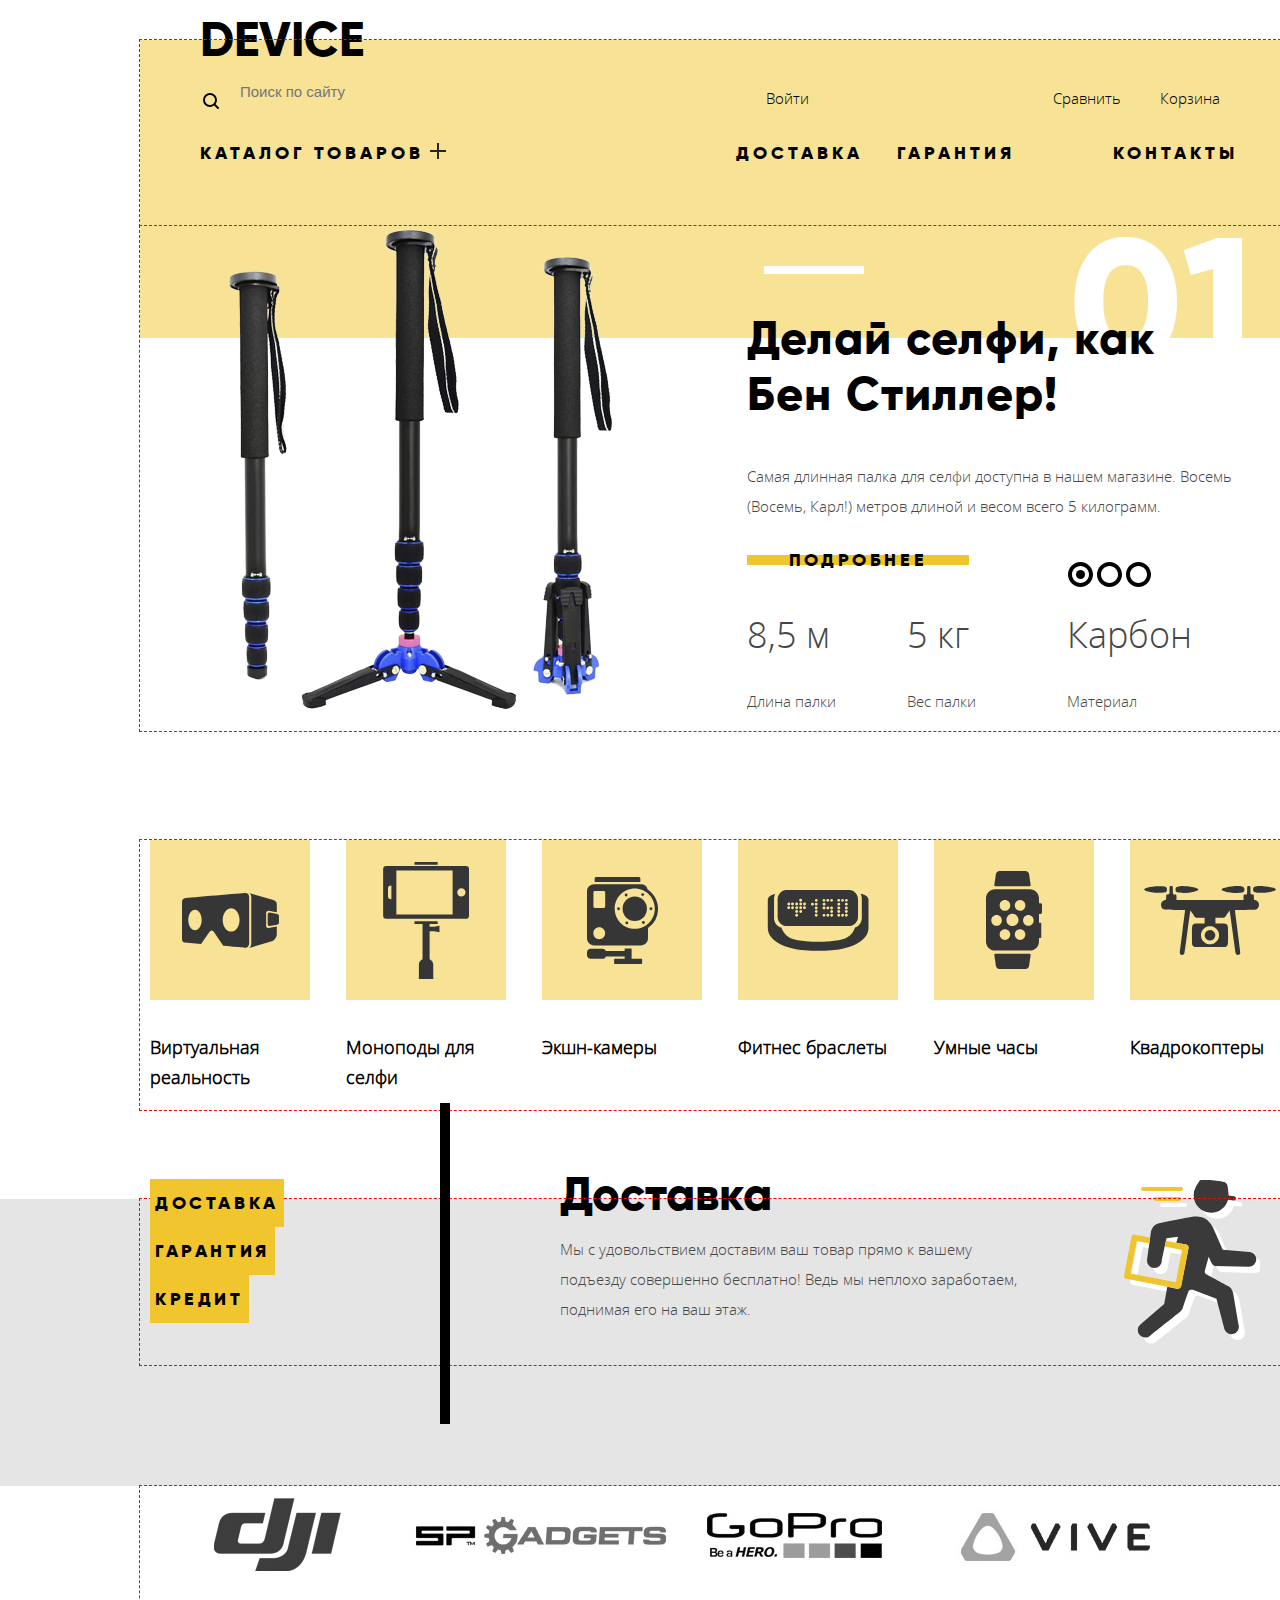
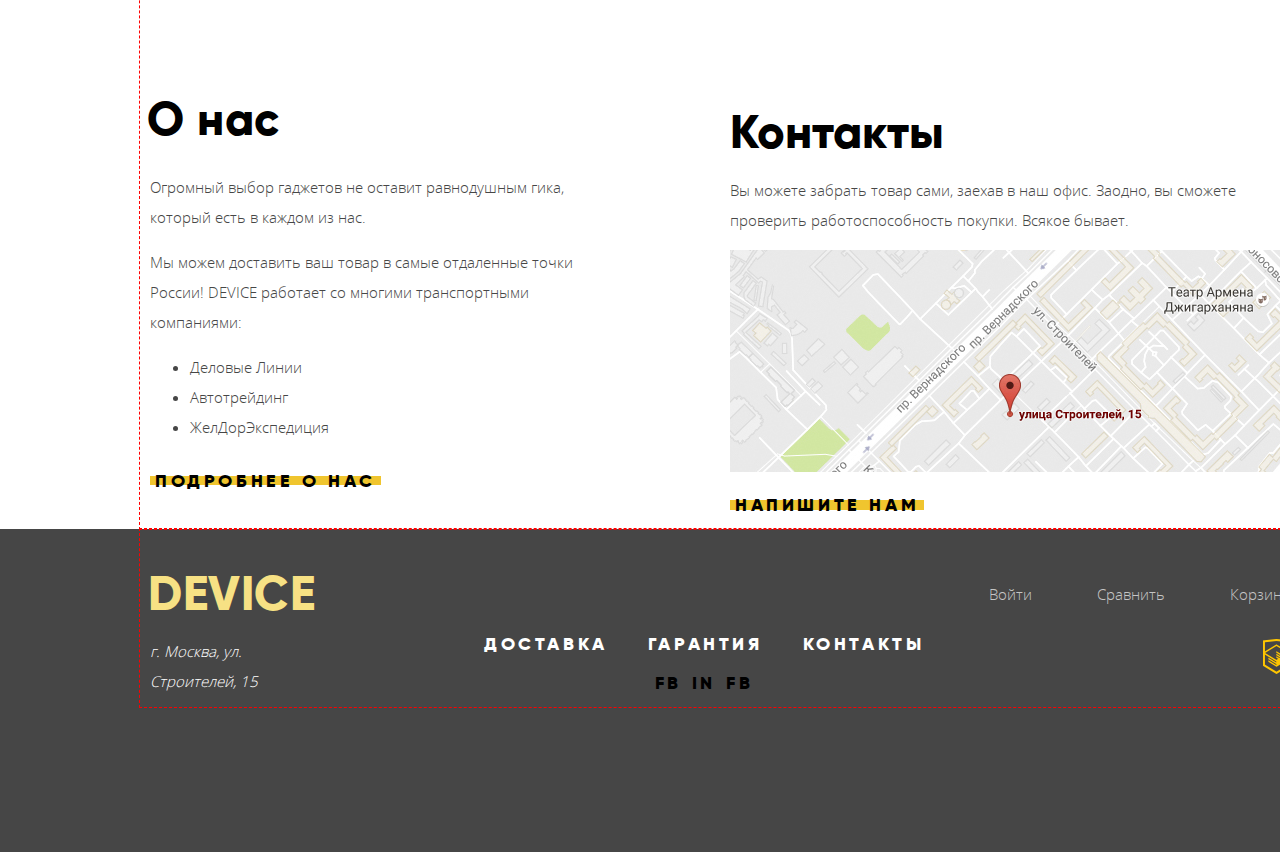
==== index.html @ 7533d192 "Updates for index.html and catalog.html #2." ====
<!DOCTYPE html>
<html lang="ru">
<head>
  <meta charset="utf-8">
  <link href="css/normalize.css" rel="stylesheet">
  <link href="css/style.css" rel="stylesheet">
  <title>HTML Academy: Девайс</title>
</head>
<body>
<input class="slider-promo__controls-control" id="promo-slide-1" type="radio" name="promo-slide" checked>
<input class="slider-promo__controls-control" id="promo-slide-2" type="radio" name="promo-slide">
<input class="slider-promo__controls-control" id="promo-slide-3" type="radio" name="promo-slide">
<header class="page-header container">
  <div class="page-header-wrapper">
    <a href="index.html" class="logotype page-header__logo">Device</a>
    <div class="page-header__actions">
      <form action="/" class="search-form page-header__search">
        <input type="search" class="search-form__field" placeholder="Поиск по сайту">
        <input type="submit" class="search-form__send" value="Найти">
      </form>
      <ul class="page-header__profile">
        <li class="page-header__profile-item">
          <a href="" class="page-header__profile-link page-header__profile-link_signin">Войти</a>
        </li>
      </ul>
      <ul class="page-header__options">
        <li class="page-header__options-item">
          <a href="#" class="page-header__options-link">Сравнить</a>
        </li>
        <li class="page-header__options-item">
          <a href="#" class="page-header__options-link">Корзина</a>
        </li>
      </ul>
    </div>
    <nav class="page-header__nav">
      <ul class="page-header__nav-list">
        <li class="page-header__nav-item">
          <a href="catalog.html" class="page-header__nav-link page-header__nav-link-catalog">Каталог товаров</a>
          <div class="page-header__nav-goods__container">
            <ul class="page-header__nav-goods">
              <li class="page-header__nav-goods-item">
                <a class="page-header__nav-goods-link" href="#">Виртуальная реальность</a>
              </li>
              <li class="page-header__nav-goods-item">
                <a class="page-header__nav-goods-link" href="#">Фитнесс-браслеты</a>
              </li>
              <li class="page-header__nav-goods-item">
                <a class="page-header__nav-goods-link" href="#">Квадрокоптеры</a>
              </li>
              <li class="page-header__nav-goods-item">
                <a class="page-header__nav-goods-link" href="#">Моноподы для селфи</a>
              </li>
              <li class="page-header__nav-goods-item">
                <a class="page-header__nav-goods-link" href="#">Умные часы</a>
              </li>
              <li class="page-header__nav-goods-item">
                <a class="page-header__nav-goods-link" href="#">Экшн-камеры</a>
              </li>
            </ul>
          </div>
        </li>
        <li class="page-header__nav-item">
          <a href="#" class="page-header__nav-link">Доставка</a>
        </li>
        <li class="page-header__nav-item">
          <a href="#" class="page-header__nav-link">Гарантия</a>
        </li>
        <li class="page-header__nav-item">
          <a href="#" class="page-header__nav-link">Контакты</a>
        </li>
      </ul>
    </nav>
  </div>
</header>
<main>
  <section class="slider-promo container">
    <div class="slider-promo__controls">
      <label for="promo-slide-1"></label>
      <label for="promo-slide-2"></label>
      <label for="promo-slide-3"></label>
    </div>
    <h2 class="visually-hidden">Лучшие товары 2017!</h2>
    <article class="slider-promo__item">
        <h2 class="visually-hidden">Самая длинная селфи палка</h2>
        <figure class="slider-promo__item-photo-container">
          <img src="img/slider-1.png" width="384" height="486" alt="Самая длинная палка для селфи" class="slider-promo__item-photo">
        </figure>
        <div class="slider-promo__item-main-content">
          <section class="slider-promo__item-info">
            <h2 class="slider-promo__item-info-title">Делай селфи,
              как Бен Стиллер!</h2>
            <p class="slider-promo__item-info-description">
              Самая длинная палка для селфи доступна в нашем магазине.
              Восемь (Восемь, Карл!) метров длиной и весом всего 5 килограмм.
            </p>
            <a href="#" class="btn-device slider-promo__item-info-btn">Подробнее</a>
          </section>
          <div class="slider-promo__item-specification">
            <div class="slider-promo__item-specification-box">
              <p class="slider-promo__item-specification-value">8,5 м</p>
              <p class="slider-promo__item-specification-name">Длина палки</p>
            </div>
            <div class="slider-promo__item-specification-box">
              <p class="slider-promo__item-specification-value">5 кг</p>
              <p class="slider-promo__item-specification-name">Вес палки</p>
            </div>
            <div class="slider-promo__item-specification-box">
              <p class="slider-promo__item-specification-value">Карбон</p>
              <p class="slider-promo__item-specification-name">Материал</p>
            </div>
          </div>
        </div>
    </article>
    <article class="slider-promo__item">
      <h2 class="visually-hidden">Мотивирующие фитнес-браслеты</h2>
      <figure class="slider-promo__item-photo-container">
        <img src="img/slider-2.png" width="345" height="485" alt="Мотивирующие фитнеc-браслеты" class="slider-promo__item-photo">
      </figure>
      <div class="slider-promo__item-main-content">
        <section class="slider-promo__item-info">
          <h2 class="slider-promo__item-info-title">Худеем
            правильно!</h2>
          <p class="slider-promo__item-info-description">
            Мотивирующие фитнес-браслеты помогут найти в себе силы не пропускать
            занятия и соблюдать диету.
          </p>
          <a href="#" class="btn-device slider-promo__item-info-btn">Подробнее</a>
        </section>
        <div class="slider-promo__item-specification">
          <div class="slider-promo__item-specification-box">
            <p class="slider-promo__item-specification-value">48 часов</p>
            <p class="slider-promo__item-specification-name">Без подзарядки</p>
          </div>
        </div>
      </div>
    </article>
    <article class="slider-promo__item">
      <h2 class="visually-hidden">Квадрокоптер</h2>
      <figure class="slider-promo__item-container">
        <img src="img/slider-3.png" width="526" height="334" alt="обычный, на первый взгляд, квадрокоптер" class="slider-promo__item-photo">
      </figure>
      <div class="slider-promo__item-main-content">
        <section class="slider-promo__item-info">
          <h2 class="slider-promo__item-info-title">Порхает как бабочка,
            жалит как пчела!</h2>
          <p class="slider-promo__item-info-description">
            Этот обычный, на первый взгляд, квадрокоптер оснащен
            мощным лазером, замаскированным под стандартную камеру.
          </p>
          <a href="#" class="btn-device slider-promo__item-info-btn">Подробнее</a>
        </section>
        <div class="slider-promo__item-specification">
          <div class="slider-promo__item-specification-box">
            <p class="slider-promo__item-specification-value">800 м</p>
            <p class="slider-promo__item-specification-name">Дальность полета</p>
          </div>
          <div class="slider-promo__item-specification-box">
            <p class="slider-promo__item-specification-value">50 м</p>
            <p class="slider-promo__item-specification-name">Радиус поражения</p>
          </div>
        </div>
      </div>
    </article>
  </section>
  <div class="container">
    <section class="categories">
      <h2 class="visually-hidden">Категории товаров</h2>
      <article class="categories__box">
        <a href="#" class="categories__box-container">
          <div class="categories__box-image">
            <img src="img/popular-1.svg" width="97" height="55" alt="Виртуальная реальность">
          </div>
          <h3 class="categories__box-title">Виртуальная реальность</h3>
        </a>
      </article>
      <article class="categories__box">
        <a href="#" class="categories__box-container">
          <div class="categories__box-image">
            <img src="img/popular-2.svg" width="86" height="117" alt="Моноподы для селфи">
          </div>
          <h3 class="categories__box-title">Моноподы для селфи</h3>
        </a>
      </article>
      <article class="categories__box">
        <a href="#" class="categories__box-container">
          <div class="categories__box-image">
            <img src="img/popular-3.svg" width="71" height="87" alt="Экшн-камеры">
          </div>
          <h3 class="categories__box-title">Экшн-камеры</h3>
        </a>
      </article>
      <article class="categories__box">
        <a href="#" class="categories__box-container">
          <div class="categories__box-image">
            <img src="img/popular-4.svg" width="108" height="61" alt="Фитнес браслеты">
          </div>
          <h3 class="categories__box-title">Фитнес браслеты</h3>
        </a>
      </article>
      <article class="categories__box">
        <a href="#" class="categories__box-container">
          <div class="categories__box-image">
            <img src="img/popular-5.svg" width="56" height="98" alt="Умные часы">
          </div>
          <h3 class="categories__box-title">Умные часы</h3>
        </a>
      </article>
      <article class="categories__box">
        <a href="#" class="categories__box-container">
          <div class="categories__box-image">
            <img src="img/popular-6.svg" width="132" height="69" alt="Квадрокоптеры">
          </div>
          <h3 class="categories__box-title">Квадрокоптеры</h3>
        </a>
      </article>
    </section>
  </div>
  <section class="slider-services">
    <h2 class="visually-hidden">Условия покупки</h2>
    <div class="container">
      <div class="slider-services__menu">
        <ul class="slider-services__menu-list">
          <li class="slider-services__menu-item">
            <a href="#" class="btn-device slider-services__menu-link">Доставка</a>
          </li>
          <li class="slider-services__menu-item">
            <a href="#" class="btn-device slider-services__menu-link">Гарантия</a>
          </li>
          <li class="slider-services__menu-item">
            <a href="#" class="btn-device slider-services__menu-link">Кредит</a>
          </li>
        </ul>
      </div>
      <div class="slider-services__items">
        <section class="slider-services__items-item" id="slider-services_delivery">
          <div class="slider-services__items-container">
            <h2 class="visually-hidden">Доставка</h2>
            <b class="slider-services__items-title">Доставка</b>
            <p class="slider-services__items-description">Мы с удовольствием доставим ваш товар прямо к вашему подъезду совершенно
              бесплатно! Ведь мы неплохо заработаем, поднимая его на ваш этаж.</p>
          </div>
        </section>
        <section class="slider-services__items-item" id="slider-services_guarantee">
          <div class="slider-services__items-container">
            <h2 class="visually-hidden">Гарантия</h2>
            <b class="slider-services__items-title">Гарантия</b>
            <p class="slider-services__items-description">Если из-за возгарания купленного у нас товара у вас сгорит дом — не переживайте, мы выдадим вам новый.
              Товар, не дом, конечно же.</p>
          </div>
        </section>
        <section class="slider-services__items-item" id="slider-services_loan">
          <div class="slider-services__items-container">
            <h2 class="visually-hidden">Кредит</h2>
            <b class="slider-services__items-title">Кредит</b>
            <p class="slider-services__items-description">Залезть в долговую яму стало проще! Кредитные консультанты подберут
              для вас наиболее выгодные условия кредита. Выгодные для нашего банка, разумеется.</p>
          </div>
        </section>
      </div>
    </div>
  </section>
  <div class="container">
    <section class="brands">
      <h2 class="visually-hidden">Наши бренды</h2>
      <ul class="brands__list">
        <li class="brands__list-item">
          <a href="#" class="brands__list-link">
            <img src="img/brands-1.jpg" width="260" height="100" alt="Dji">
          </a>
        </li>
        <li class="brands__list-item">
          <a href="#" class="brands__list-link">
            <img src="img/brands-2.jpg" width="260" height="100" alt="SPGadgets">
          </a>
        </li>
        <li class="brands__list-item">
          <a href="#" class="brands__list-link">
            <img src="img/brands-3.jpg" width="260" height="100" alt="GoPro">
          </a>
        </li>
        <li class="brands__list-item">
          <a href="#" class="brands__list-link">
            <img src="img/brands-4.jpg" width="260" height="100" alt="VIVE">
          </a>
        </li>
      </ul>
    </section>
    <div class="company-info">
      <section class="company-info__about">
        <h2 class="company-info__about-title">О нас</h2>
        <div class="company-info__about-description">
          <p>Огромный выбор гаджетов не оставит равнодушным гика, который есть в каждом из нас.</p>
          <p>Мы можем доставить ваш товар в самые отдаленные точки России! DEVICE работает со многими транспортными
            компаниями:</p>
        </div>
        <ul class="company-info__about-list">
          <li class="company-info__about-item">Деловые Линии</li>
          <li class="company-info__about-item">Автотрейдинг</li>
          <li class="company-info__about-item">ЖелДорЭкспедиция</li>
        </ul>
        <a href="#" class="btn-device company-info__btn">Подробнее о нас</a>
      </section>
      <section class="company-info__contacts">
        <h2 class="company-info__contacts-title">Контакты</h2>
        <p class="company-info__contacts-annotation">Вы можете забрать товар сами, заехав в наш офис. Заодно, вы сможете
          проверить работоспособность покупки. Всякое бывает.</p>
        <div class="company-info__contacts-map">
          <a href="#">
            <img src="img/map.jpg"  width="560" height="222" alt="улица Строителей, 15">
          </a>
        </div>
        <a class="btn-device company-info__contacts-btn">Напишите нам</a>
      </section>
    </div>
  </div>
</main>
<footer class="page-footer">
  <div class="container">
    <div class="page-footer__info">
      <a href="#" class="logotype page-footer__info-logotype">Device</a>
      <address class="page-footer__info-address">г. Москва, ул. Строителей, 15</address>
    </div>
    <div class="page-footer__menu">
      <ul class="page-footer__menu-list">
        <li class="page-footer__menu-item"><a href="#" class="page-footer__menu-link">Доставка</a></li>
        <li class="page-footer__menu-item"><a href="#" class="page-footer__menu-link">Гарантия</a></li>
        <li class="page-footer__menu-item"><a href="#" class="page-footer__menu-link">Контакты</a></li>
      </ul>
      <div class="page-footer__social">
        <a href="#" class="btn-device page-footer__social-btn page-footer__social-btn_facebook">fb</a>
        <a href="#" class="btn-device page-footer__social-btn page-footer__social-btn_instagran">in</a>
        <a href="#" class="btn-device page-footer__social-btn page-footer__social-btn_ftwitter">fb</a>
      </div>
    </div>
    <div class="page-footer__actions">
      <ul class="page-footer__actions-list">
        <li class="page-footer__actions-item">
          <a href="#" class="page-footer__actions-link">Войти</a>
        </li>
        <li class="page-footer__actions-item">
          <a href="#" class="page-footer__actions-link">Сравнить</a>
        </li>
        <li class="page-footer__actions-item">
          <a href="#" class="page-footer__actions-link">Корзина</a>
        </li>
      </ul>
      <address class="page-footer__actions-contacts">
        Тел.: +7 (495) 495-95-95
      </address>
      <div class="page-footer__copyright">
        <a href="#"><img src="img/logo-html.png" width="27" height="35" alt="HTMLAcademy"></a>
      </div>
    </div>
  </div>
</footer>
<section class="modal-window modal-feedback">
  <div class="modal-feedback__wrapper">
    <button class="modal-window__close">Закрыть</button>
    <h2 class="visually-hidden modal-map__container-title">Как с нами связаться?</h2>
    <form method="post">
      <div class="modal-feedback__user-data">
        <label class="modal-feedback__user-data-label">
          Ваше имя:
          <input class="modal-feedback__user-data-input" type="text" name="name" placeholder="Представтесь, пожалуйста">
        </label>
        <label class="modal-feedback__user-data-label">
          Ваш e-mail:
          <input class="modal-feedback__user-data-input" type="text" name="name" placeholder="Для отправки ответа">
        </label>
      </div>
      <div class="modal-feedback__message">
        <label class="modal-feedback__message-label">
          Текст письма:
          <textarea class="modal-feedback__message-input" name="message" placeholder="В свободной форме"></textarea>
        </label>
      </div>
      <button class="btn-device">Отправить</button>
    </form>
  </div>
</section>
<section class="modal-window modal-map">
  <button class="modal-window__close modal-map__close">Закрыть</button>
  <div class="modal-map__container">
    <h2 class="visually-hidden modal-map__container-title">Как до нас добраться</h2>
    <p class="modal-map__container-map-no-js">
      <img src="img/map.jpg" width="100%" height="100%" alt="Наш офис по адресу ул. Хуббы-буббы дом 1 ОАО 'Академия ХТМЛ'">
    </p>
    <div class="map" id="yandex-map"></div>
  </div>
</section>
<script src="https://api-maps.yandex.ru/2.1/?lang=ru_RU" type="text/javascript"></script>
<script src="js/script.js" type="text/javascript"></script>
</body>
</html>
---- css/style.css ----
@font-face {
    font-weight: bold;
    font-family: "Gilroy ExtraBold";
    font-style: normal;

    src: url("../fonts/gilroyextrabold.woff") format("woff"),
    url("../fonts/gilroyextrabold.woff2") format("woff2");
}

@font-face {
    font-weight: lighter;
    font-family: "Gilroy Light";
    font-style: normal;

    src: url("../fonts/gilroylight.woff") format("woff"),
    url("../fonts/gilroylight.woff2") format("woff2");
}

@font-face {
    font-weight: normal;
    font-family: "Open Sans";
    font-style: normal;

    src: url("../fonts/opensans.woff") format("woff"),
    url("../fonts/opensans.woff2") format("woff2");;
}

@font-face {
    font-weight: lighter;
    font-family: "Open Sans Light";
    font-style: normal;

    src: url("../fonts/opensanslight.woff") format("woff"),
    url("../fonts/opensanslight.woff2") format("woff2");
}

/* Safe inheritance */
*, *:before, *:after {
    box-sizing: inherit;

    /*outline: 1px dashed black;*/
}

html {
    box-sizing: border-box;
}

body {
    width: 1440px;

    line-height: 30px;

    min-width: 1240px;

    font-weight: normal;
    font-size: 15px;
    font-family: "Open Sans Light", "Arial", sans-serif;
    color: #464646;
}

h1,
h2 {
    font-size: 47px;
    font-family: "Gilroy ExtraBold", "Arial", sans-serif;
    color: #000000;
}

/* Set default links stylization for links globally */
a {
    color: black;
    text-decoration: none;
}

a:hover {
    opacity: 0.6;
}

.visually-hidden,
input[type="radio"],
input[type="checkbox"]
{
    position: absolute;
    overflow: hidden;
    clip: rect(0 0 0 0);
    height: 1px; width: 1px;
    margin: -1px; padding: 0; border: 0;
}

/* Helper - center main content */
.container {
    width: 1160px;
    margin: 0 auto;
    padding: 0 10px;
    outline: dashed 1px red;
}

/* Helper - center slider */
.container-slider {
    width: 1040px;
    margin: 0 auto;
}

/***

Global site Header block

***/

.page-header {
    min-height: 186px;
    margin-top: 40px;

    background: #f7e296;
    border: 1px solid transparent;
}

.page-header-wrapper {
    width: 1040px;
    margin: 0 auto;
}

.page-header__nav-link {
    font-family: "Gilroy ExtraBold", sans-serif;
    font-size: 18px;
    line-height: 1.2em; /** нет в photoshop такого параметра для этого элемента */
    color: black;
    font-weight: bold;
}

/* Header - upper level (search + actions) */
.page-header__logo {
    display: block;
    margin-top: -16px;
    margin-bottom: 18px;

    color: #000000;
    font-family: "Gilroy ExtraBold","Arial",sans-serif;
    font-size: 48px;
    font-weight: bold;
    text-transform: uppercase;
    text-decoration: none;
}

.page-header__actions {
    display: flex;

    margin-bottom: 16px;
}

/* Header - search block */
.page-header__search {
    width: 479px;

    position: relative;

    display: inline-block;

    min-height: 49px;
}

.page-header__search::before {
    position: absolute;
    z-index: 2;
    top: 20px;
    left: 3px;

    width: 40px;
    height: 40px;

    content: "";
    background: url("../img/search.svg") no-repeat;
}

/* Header - search form */
.search-form__field,
.search-form__send {
    background-color: #f7e296;
}

.search-form__send {
    cursor: pointer;
}

.search-form__field {
    width: 357px;
    padding: 10px;

    outline: none;
    border: none;

    padding-bottom: 14px;
}

.search-form__field {
    position: relative;

    padding-left: 40px;
}

.search-form__send {
    display: none;
    width: 83px;
    height: 48px;
    margin-left: -4px;

    border: 2px solid black;
}

.search-form__send_active {
   display: inline-block;
}

/* Header - search form (show search bar functionality) */
.search-form__field:focus {
    border-bottom: 2px solid black;
}

.search-form__field:focus + .search-form__send,
.search-form__field + .search-form__send:active
{
    display: inline-block;
}

/* Header - user profile */
.page-header__profile {
    display: flex;
    align-items: center;

    width: 200px;

    list-style: none;
    margin: 0;
    margin-left: 117px;
    padding: 0;
}

/* Header - options */
.page-header__options {
    display: flex;
    align-items: center;
    justify-content: space-around;

    width: 220px;

    list-style: none;
    margin: 0;
    margin-left: 80px;
    padding: 0;
}

/* Header - lower level (navigation) */
.page-header__nav {
    display: flex;

    margin: 0;
    padding: 0;
}

/* Header - Каталог товаров, доставка, гарантия, контакты */
.page-header__nav-list {
    display: flex;
    flex-wrap: wrap;

    list-style: none;
    margin: 0;
    padding: 0;
}

.page-header__nav-item:first-of-type {
    position: relative;
}

.page-header__nav-item:first-of-type::after {
    position: absolute;
    top: 5px;
    left: 230px;
    width: 40px;
    height: 40px;

    content: "";
    background: url("../img/plus.svg") no-repeat;
}

.page-header__nav-item:nth-of-type(2) {
    margin-left: 312px;
}

.page-header__nav-item:nth-of-type(3) {
    margin-left: 34px;
}

.page-header__nav-item:nth-of-type(4) {
    margin-left: 98px;
}

.page-header__nav-link {
    text-transform: uppercase;
    letter-spacing: 4px;
}

.page-header__nav-link-catalog:hover + .page-header__nav-goods__container,
.page-header__nav-goods__container:hover
{
    display: block;
}

.page-header__nav-goods__container {
    display: none;
    position: absolute;
    z-index: 3;
    top: 23px;
    left: -61px;
    
    width: 1161px;
    min-height: 177px;

    background: #f7e296;

    /*outline: 1px dashed green;*/
}

/* Header - Подменю в разделе "Каталог товаров" */
.page-header__nav-goods {
    position: absolute;
    z-index: 2;
    left: 61px;

    display: flex;
    flex-wrap: wrap;
    align-content: flex-start;

    max-width: 600px;
    margin: 0;
    padding: 0;

    list-style: none;

    background: #f7e296;

    /*outline: 1px dashed blue;*/
}

.page-header__nav-goods-item {
    width: 200px;
}

.page-header__nav-goods-item:not(:first-child):not(:nth-child(4n)):not(:last-child) a {
    margin-left: 40px;
}

.page-header__nav-goods-item:last-child {
    flex-basis: 100%;
}

/***

Global site Footer block

***/

.page-footer {
    min-height: 323px;
    background: #464646;
}

.page-footer .page-footer__menu-link {
    font-family: "Gilroy ExtraBold","Arial",sans-serif;
    font-size: 18px;
    line-height: 22px;
    color: #fff;
    text-transform: uppercase;
    letter-spacing: .2em;
}

.page-footer .page-footer__actions-link {
    position: relative;
    padding-left: 25px;
    color: rgba(255,255,255, 0.7);
    text-decoration: none;
}

.page-footer .container {
    display: flex;
    justify-content: space-between;
}

.page-footer__info,
.page-footer__menu,
.page-footer__actions {
    margin-top: 50px;
}

.page-footer__info {
    width: 200px;
}

.page-footer__info-logotype {
    margin-left: -2px;

    font-family: "Gilroy ExtraBold","Arial",sans-serif;
    font-size: 48px;
    color: #f7e184;
    letter-spacing: .012em;

    text-transform: uppercase;
}

.page-footer__info-address {
    margin-top: 17px;
    line-height: 30px;
    color: #ffffff;
}

.page-footer__social {
    display: flex;
    justify-content: center;
}

.page-footer__menu {
    width: 440px;
    margin-top: 100px;
    margin-left: 160px;
}

.page-footer__menu-item:not(:first-of-type) {
    margin-left: 40px;
}

.page-footer__actions {
    width: 350px;
    margin-left: 40px;
    justify-content: flex-end;
}

.page-footer__actions-item:not(:first-of-type) {
    margin-left: 40px;
}

.page-footer__menu-list,
.page-footer__profile-list,
.page-footer__actions-list
{
    display: flex;

    margin: 0;
    padding: 0;

    list-style: none;
}

.page-footer__menu-list {
    justify-content: space-between;
}

.page-footer__actions-list {
    justify-content: space-between;
}

.page-footer__copyright {
    display: flex;
    justify-content: flex-end;
}

/***

index.html page styles

***/

/* Slider */

.slider-promo {
    position: relative;

    margin-bottom: 109px;

    background: linear-gradient(
            to bottom,
            #f7e296 112px,
            transparent 112px
    );
}

.slider-promo::before {
    position: absolute;
    top: 40px;
    right: 436px;

    width: 100px;
    height: 8px;

    content: "";
    background: white;
}

.slider-promo__item-photo-container,
.slider-promo__item-main-content
{
    /*outline: 1px dashed saddlebrown;*/
}

.slider-promo__item-photo-container {
    width: 537px;
    margin: 0;
    margin-left: 28px;
    padding: 0;
}

.slider-promo__item {
    display: none;
    position: relative;

    width: 1040px;
    margin: 0 auto;

    /*outline: 1px dashed orange;*/
}

.slider-promo__item-container {
    margin: 0;
    margin-left: -22px;;
    padding: 0;
    width: 533px;
}

.slider-promo__item_active {
    display: flex;
}

.slider-promo__item::before {
    position: absolute;
    top: -12px;
    right: 3px;

    width: 168px;
    height: 102px;

    content: "00";
    color: white;
    font-family: "Gilroy ExtraBold","Arial",sans-serif;
    font-size: 180px;
    line-height: 180px;
    letter-spacing: 4px;
}

.slider-promo__item:nth-of-type(1)::before {
    content: "01";
}

.slider-promo__item:nth-of-type(2)::before {
    content: "02";
}

.slider-promo__item:nth-of-type(3)::before {
    content: "03";
}

.slider-promo__item:nth-of-type(2)::before,
.slider-promo__item:nth-of-type(3)::before
{
    right: 34px;
}

.slider-promo__item-main-content {
    position: relative;

    width: 510px;

    margin-top: 45px;
    margin-left: auto;

    /*outline: 1px dashed black;*/
}

.slider-promo__item-info-title {
    font-size: 47px;
    line-height: 56px;
    letter-spacing: 1px;
    word-spacing: .012em;
}

.slider-promo__item-specification {
    display: flex;

    margin-left: auto;
}

.slider-promo__item-specification-box:not(:last-of-type) {
    width: 100px;
    margin-right: 60px;
}

.slider-promo__item-specification-value {
    font-size: 36px;
}

.slider-promo__controls {
    position: absolute;
    z-index: 2;
    top: 336px;
    right: 149px;
}

.slider-promo__item-info-btn {
    min-width: 222px;
}

/* Slider - label stylization */

label[for^="promo-slide-"] {
    content: url("../img/radio-off.svg");
}

/**
Почему не работают селекторы?

#promo-slide-1:checked ~ .slider-promo__controls label[for="promo-slide-1"],
#promo-slide-2:checked ~ .slider-promo__controls label[for="promo-slide-2"],
#promo-slide-3:checked ~ .slider-promo__controls label[for="promo-slide-3"]
*/
#promo-slide-1:checked ~ main label[for="promo-slide-1"],
#promo-slide-2:checked ~ main label[for="promo-slide-2"],
#promo-slide-3:checked ~ main label[for="promo-slide-3"]
{
    content: url("../img/radio-on.svg");
}

/* Slider - functionality */

/*
Почему такой вариант не работает? вообще варианты с селекторами кроме main не работают?

#promo-slide-2:checked ~ .slider-promo #test_slide {
    display: flex;
}
*/

#promo-slide-1:checked ~ main .slider-promo__item:nth-of-type(1),
#promo-slide-2:checked ~ main .slider-promo__item:nth-of-type(2),
#promo-slide-3:checked ~ main .slider-promo__item:nth-of-type(3)
{
    display: flex;
}

/* Categories */

.categories {
    display: flex;
    justify-content: space-between;

    margin-bottom: 89px;
}

.categories__box {
    width: 160px;
}

.categories__box-image {
    display: flex;
    justify-content: center;
    align-items: center;

    width: 160px;
    height: 160px;
    margin-bottom: 32px;

    background: #f7e296;
}

.categories__box-container:hover .categories__box-image,
.categories__box-container:active .categories__box-image
{
    background-color: #f0c52e;
}

.categories__box-container:active .categories__box-image {

    opacity: 0.3;
}

.categories__box-container:active {
    color: gray;
}

/* Slider - Services */

.slider-services {
    min-height: 287px;
    background-color: #e5e5e5;
}

.slider-services .container {
    display: flex;
}

.slider-services__menu-list {
    margin: 0;
    margin-top: -20px;
    padding: 0;

    list-style: none;
}

.slider-services__menu {
    position: relative;
    width: 300px;
}

.slider-services__menu::after {
    position: absolute;
    top: -96px;
    right: 0;

    width: 10px;
    height: 321px;
    background: black;

    content: '';
}

.slider-services__items {
    width: 760px;
}

.slider-services__items-item {
    display: none;
    width: 700px;
    margin-top: -20px;
    margin-left: 110px;

    min-width: 140px;
    min-height: 186px;
    background-position: 100% 5%;

    background-repeat: no-repeat;
}

.slider-services__items-item:nth-of-type(1) {
    display: block; /* remove it from here */
    background-image: url("../img/delivery.svg");
}

.slider-services__items-item:nth-of-type(2) {
    background-image: url("../img/warranty.svg");
}

.slider-services__items-item:nth-of-type(3) {
    background-image: url("../img/credit.svg");
}

.slider-services__items-container {
    width: 460px;
}

.slider-services__menu-link {
    font-size: 18px;
    background-color: #f0c52e; /* почему фон ссылок наследуется от родительского блока? */
}

.slider-services__items-title {
    font-size: 47px;
    font-family: "Gilroy ExtraBold","Arial",sans-serif;
    color: #000;
}

/* Brands */

.brands {
    margin-bottom: 109px;
}

.brands__list {
    display: flex;

    margin: 0;
    padding: 0;

    list-style: none;
}

/* Feedback */

.company-info {
    display: flex;
}

.company-info__about {
    width: 460px;
}

.company-info__contacts {
    width: 560px;
    margin-left: 140px;
}

.company-info__about-title,
.company-info__contacts-title
{
    margin: 0;
    padding: 0;
}

.company-info__contacts-title {
    line-height: 1.2em;
    font-family: "Gilroy ExtraBold", sans-serif;
    font-weight: 400;
    font-size: 47px;
    color: black;
}

.company-info__about-title {
    margin-bottom: 38px;
    margin-left: -3px;
    letter-spacing: .012em;
}

/***

catalog.html page styles

***/

.catalog-title {}

.products__sort-list,
.products__items-filter-colors {
    margin: 0;
    padding: 0;

    list-style: none;
}

.products__titles {
    background: #dbdbdb;
}

.products__filter-title {
    width: 268px;

    font-size: 16px;
}

.products__sort {
    display: flex;

    align-items: center;

    width: 834px;
}

.products__sort-title {
    margin: 0;
    margin-left: 73px;
    padding: 0;

    font-size: 16px;
}

.products__sort-list {
    margin-left: 59px;

    width: 500px;
}

.products__sort-type {}

.products__sort-list-item {
    display: inline-block;
}

.products__titles .container {
    display: flex;

}

.products__items .container {
    display: flex;
}

.products__items-filter {
    width: 268px;
}

.products__items-container {
    display: flex;
    flex-wrap: wrap;

    width: 832px;
    margin-left: 72px;
}

.products__items-item {
    position: relative;

    width: 360px;
    height: 65px;
    min-height: 440px;
    margin-top: 60px;
}

.products__items-item-container {
    margin: 0;
    padding: 0;
}

.products__items-item:nth-of-type(2n) {
    margin-left: 40px;
}

.products__items-item-mask {
    display: none;
    position: absolute;
    top: 0;
    left: 0;
    z-index: 2;

    width: calc(100%);
    height: calc(87%);

    background: rgba(0,0,0,0.5);
}

.products__items-item-mask_show { /* for debugging */
    display: block;
}

.products__items-item-controls {
    position: absolute;
    top: 50%;
    left: 50%;

    transform: translate(-50%, -50%);

    text-align: center;
}

/* Catalog items - mask functionality */

.products__items-item-buy-btn,
.products__items-item-compare
{
    display: block;
}

.modal-feedback {
    padding: 100px;
}

.modal-feedback__wrapper {
    width: 760px;
}

.modal-feedback__user-data {
    display: flex;
}

.modal-feedback__user-data .modal-feedback__user-data-label:nth-of-type(2) {
    margin-left: 40px;
}

.modal-feedback__message {
    margin-top: 40px;
    margin-bottom: 80px;
    width: 760px;
    height: 155px;
}

.modal-feedback__message-input {
    width: 100%;
    height: 155px;
}

.modal-feedback__user-data-label,
.modal-feedback__user-data-label,
.modal-feedback__message-label {
    font-size: 18px;
    line-height: 18px;
    font-family: "Gilroy ExtraBold", "Arial", sans-serif;
}

.modal-feedback__user-data-input,
.modal-feedback__message-input
{
    margin-top: 13px;
}

.modal-map {
    min-height: 558px;
}

.modal-map__close {
    opacity: 0.5;
}

/***

Shared components

***/

/* Buttons/Links */

.btn-device {
    position: relative;

    display: inline-block;
    padding-top: 9px;
    padding-right: 5px;
    padding-bottom: 9px;
    padding-left: 5px;

    font-size: 18px;
    font-family: "Gilroy ExtraBold", "Arial", sans-serif;
    vertical-align: top;
    text-align: center;
    color: #000000;
    text-transform: uppercase;
    text-decoration: none;
    letter-spacing: 3.6px;
}

.btn-device:active {
    color: rgba(0, 0, 0, 0.3);
}

.btn-device::before {
    content: "";
    position: absolute;
    top: 40%;
    left: 0;
    z-index: -1;

    width: 100%;
    height: 20%;

    background-color: #f0c52e;

    transition: all 0.2s ease-in-out;
}

.btn-device:hover::before {
    top: 0;

    height: 100%;
}

/* Input (text) */

input[type="text"],
textarea {
    width: 360px;
    padding: 20px;
    border: none;

    color: #bababa;
    background: #f2f2f2;
}

input[type="text"]:hover,
textarea:hover {
    background: #eaeaea;
}

input[type="text"]:focus,
textarea:focus
{
    border: 2px solid #f7e296;
}

input[type="text"]:invalid,
textarea:invalid
{
    background: #f6dada;
}

/* Breadcrumbs */

.breadcrumbs-list
{
    margin: 0;
    padding: 0;

    list-style: none;
}

.breadcrumbs-item {
    display: inline-block;
}

/* Pagination */

.pagination__list {
    margin: 0;
    padding: 0;

    list-style: none;
}

.pagination__item {
    display: inline-block;
}

/* Modal Window */

.modal-window {
    display: none;

    position: fixed;
    z-index: 10;
    top: 50%;
    left: 50%;

    min-width: 964px;
    min-height: 275px;
    background: white;

    transform: translate(-50%, -50%);

    box-shadow:
            -40px 0 40px -40px rgba(2, 4, 6, 0.75),
            40px 0 40px -40px rgba(2, 4, 6, 0.75),
            0 8px 20px 2px rgba(2, 4, 6, 0.2)

;
}

.modal-window_show {
    display: block;
}

.modal-window__close {
    position: absolute;
    top: 20px;
    right: 20px;

    width: 65px;
    height: 65px;
    background: #f0c52e;
    border: none;
    border-radius: 50%;
    text-indent: -9999px;

    cursor: pointer;
}

.modal-window__close::after,
.modal-window__close::before
{
    position: absolute;
    top: 50%;
    left: 50%;
    z-index: 5;

    width: 32px;
    height: 2px;

    content: "";
    background: white;
}

.modal-window__close::before {
    transform: translate(-50%, -50%) rotate(-45deg);
}

.modal-window__close::after {
    transform: translate(-50%, -50%) rotate(45deg);
}

.modal-window__close:hover,
.modal-window__close:hover {
    opacity: 0.7;
}
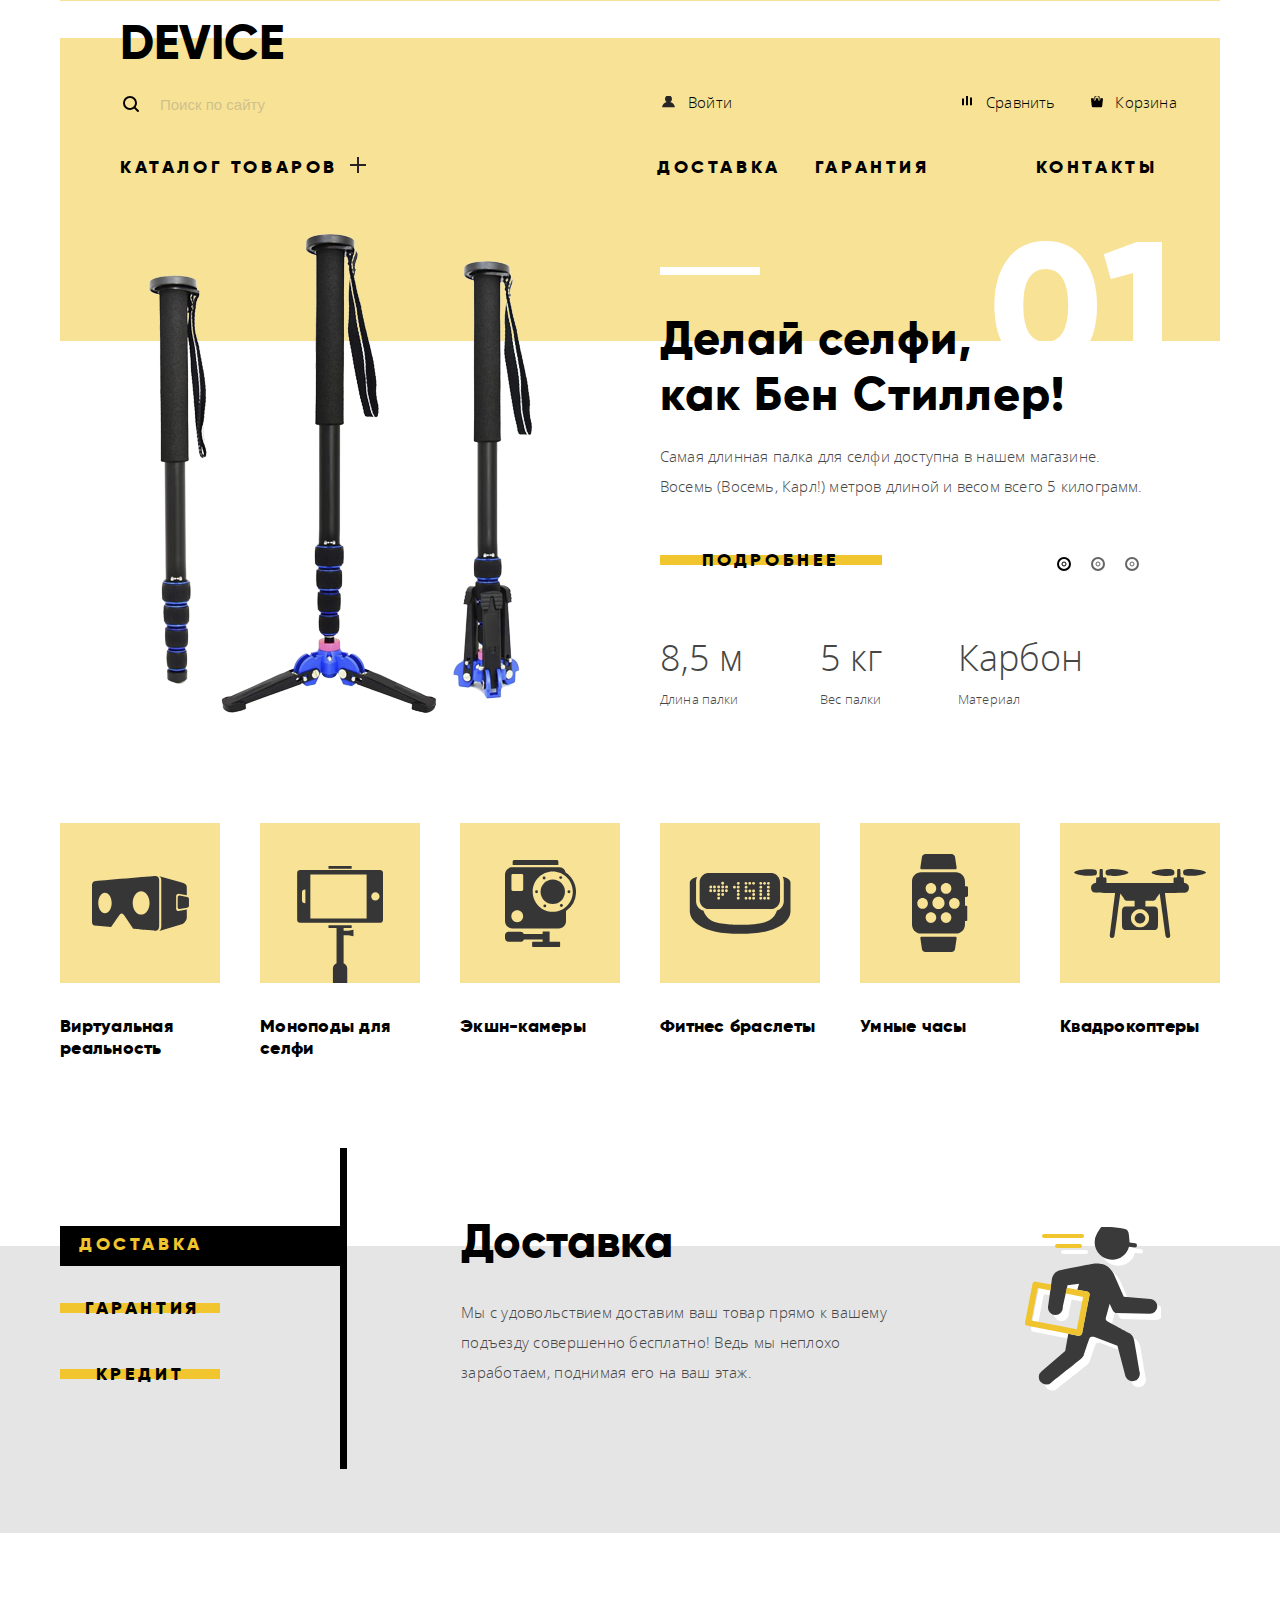
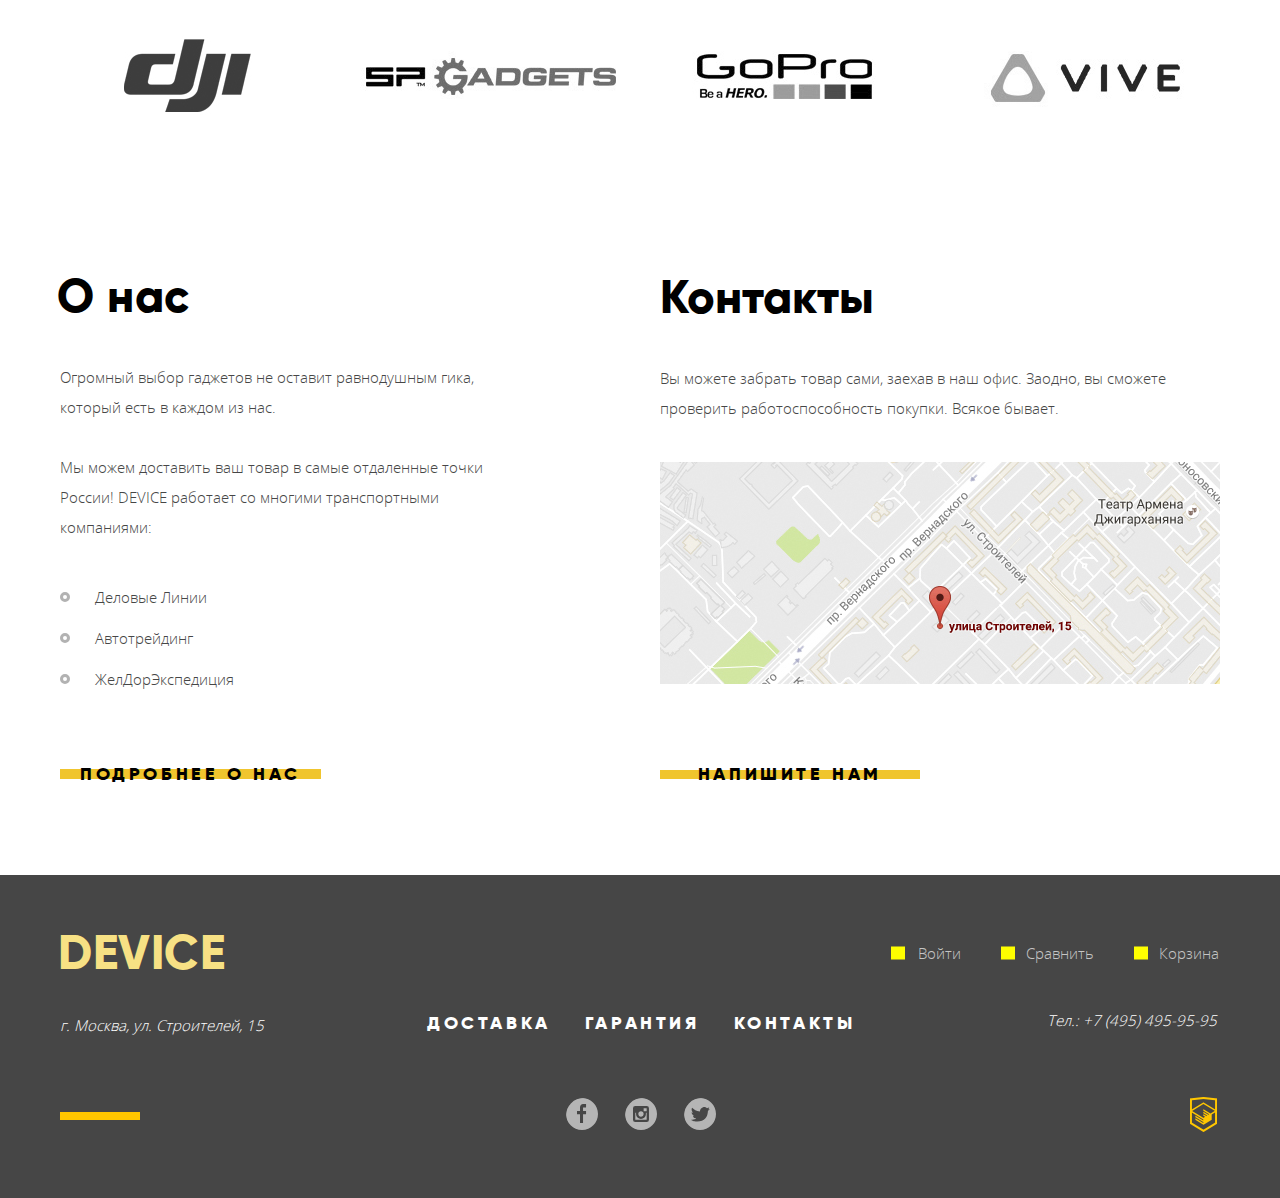
==== commit 9ec09550: "Stylization #1" ====
--- a/index.html
+++ b/index.html
@@ -7,12 +7,9 @@
   <title>HTML Academy: Девайс</title>
 </head>
 <body>
-<input class="slider-promo__controls-control" id="promo-slide-1" type="radio" name="promo-slide" checked>
-<input class="slider-promo__controls-control" id="promo-slide-2" type="radio" name="promo-slide">
-<input class="slider-promo__controls-control" id="promo-slide-3" type="radio" name="promo-slide">
 <header class="page-header container">
   <div class="page-header-wrapper">
-    <a href="index.html" class="logotype page-header__logo">Device</a>
+    <h1 class="page-header__logo">Device</h1>
     <div class="page-header__actions">
       <form action="/" class="search-form page-header__search">
         <input type="search" class="search-form__field" placeholder="Поиск по сайту">
@@ -20,44 +17,42 @@
       </form>
       <ul class="page-header__profile">
         <li class="page-header__profile-item">
-          <a href="" class="page-header__profile-link page-header__profile-link_signin">Войти</a>
+          <a href="" class="page-header__profile-link page-header__profile-link_sign-in">Войти</a>
         </li>
       </ul>
       <ul class="page-header__options">
         <li class="page-header__options-item">
-          <a href="#" class="page-header__options-link">Сравнить</a>
+          <a href="#" class="page-header__options-link page-header__options-link_compare">Сравнить</a>
         </li>
         <li class="page-header__options-item">
-          <a href="#" class="page-header__options-link">Корзина</a>
+          <a href="#" class="page-header__options-link page-header__options-link_cart">Корзина</a>
         </li>
       </ul>
     </div>
     <nav class="page-header__nav">
       <ul class="page-header__nav-list">
         <li class="page-header__nav-item">
-          <a href="catalog.html" class="page-header__nav-link page-header__nav-link-catalog">Каталог товаров</a>
-          <div class="page-header__nav-goods__container">
-            <ul class="page-header__nav-goods">
-              <li class="page-header__nav-goods-item">
-                <a class="page-header__nav-goods-link" href="#">Виртуальная реальность</a>
-              </li>
-              <li class="page-header__nav-goods-item">
-                <a class="page-header__nav-goods-link" href="#">Фитнесс-браслеты</a>
-              </li>
-              <li class="page-header__nav-goods-item">
-                <a class="page-header__nav-goods-link" href="#">Квадрокоптеры</a>
-              </li>
-              <li class="page-header__nav-goods-item">
-                <a class="page-header__nav-goods-link" href="#">Моноподы для селфи</a>
-              </li>
-              <li class="page-header__nav-goods-item">
-                <a class="page-header__nav-goods-link" href="#">Умные часы</a>
-              </li>
-              <li class="page-header__nav-goods-item">
-                <a class="page-header__nav-goods-link" href="#">Экшн-камеры</a>
-              </li>
-            </ul>
-          </div>
+          <a href="catalog.html" class="page-header__nav-link">Каталог товаров</a>
+          <ul class="page-header__nav-goods">
+            <li class="page-header__nav-goods-item">
+              <a class="page-header__nav-goods-link" href="#">Виртуальная реальность</a>
+            </li>
+            <li class="page-header__nav-goods-item">
+              <a class="page-header__nav-goods-link" href="#">Фитнесс-браслеты</a>
+            </li>
+            <li class="page-header__nav-goods-item">
+              <a class="page-header__nav-goods-link" href="#">Квадрокоптеры</a>
+            </li>
+            <li class="page-header__nav-goods-item">
+              <a class="page-header__nav-goods-link" href="#">Моноподы для селфи</a>
+            </li>
+            <li class="page-header__nav-goods-item">
+              <a class="page-header__nav-goods-link" href="#">Умные часы</a>
+            </li>
+            <li class="page-header__nav-goods-item">
+              <a class="page-header__nav-goods-link" href="#">Экшн-камеры</a>
+            </li>
+          </ul>
         </li>
         <li class="page-header__nav-item">
           <a href="#" class="page-header__nav-link">Доставка</a>
@@ -74,20 +69,24 @@
 </header>
 <main>
   <section class="slider-promo container">
+    <input class="slider-promo__controls-control" id="promo-slide-1" type="radio" name="promo-slide" checked>
+    <input class="slider-promo__controls-control" id="promo-slide-2" type="radio" name="promo-slide">
+    <input class="slider-promo__controls-control" id="promo-slide-3" type="radio" name="promo-slide">
     <div class="slider-promo__controls">
-      <label for="promo-slide-1"></label>
-      <label for="promo-slide-2"></label>
-      <label for="promo-slide-3"></label>
+      <label class="slider-promo__controls-label" for="promo-slide-1"></label>
+      <label class="slider-promo__controls-label" for="promo-slide-2"></label>
+      <label class="slider-promo__controls-label" for="promo-slide-3"></label>
     </div>
     <h2 class="visually-hidden">Лучшие товары 2017!</h2>
-    <article class="slider-promo__item">
+    <div class="slider-promo-container">
+      <article class="slider-promo__item">
         <h2 class="visually-hidden">Самая длинная селфи палка</h2>
         <figure class="slider-promo__item-photo-container">
           <img src="img/slider-1.png" width="384" height="486" alt="Самая длинная палка для селфи" class="slider-promo__item-photo">
         </figure>
         <div class="slider-promo__item-main-content">
           <section class="slider-promo__item-info">
-            <h2 class="slider-promo__item-info-title">Делай селфи,
+            <h2 class="slider-promo__item-info-title">Делай селфи,<br>
               как Бен Стиллер!</h2>
             <p class="slider-promo__item-info-description">
               Самая длинная палка для селфи доступна в нашем магазине.
@@ -110,57 +109,57 @@
             </div>
           </div>
         </div>
-    </article>
-    <article class="slider-promo__item">
-      <h2 class="visually-hidden">Мотивирующие фитнес-браслеты</h2>
-      <figure class="slider-promo__item-photo-container">
-        <img src="img/slider-2.png" width="345" height="485" alt="Мотивирующие фитнеc-браслеты" class="slider-promo__item-photo">
-      </figure>
-      <div class="slider-promo__item-main-content">
-        <section class="slider-promo__item-info">
-          <h2 class="slider-promo__item-info-title">Худеем
-            правильно!</h2>
-          <p class="slider-promo__item-info-description">
-            Мотивирующие фитнес-браслеты помогут найти в себе силы не пропускать
-            занятия и соблюдать диету.
-          </p>
-          <a href="#" class="btn-device slider-promo__item-info-btn">Подробнее</a>
-        </section>
-        <div class="slider-promo__item-specification">
-          <div class="slider-promo__item-specification-box">
-            <p class="slider-promo__item-specification-value">48 часов</p>
-            <p class="slider-promo__item-specification-name">Без подзарядки</p>
+      </article>
+      <article class="slider-promo__item">
+        <h2 class="visually-hidden">Мотивирующие фитнес-браслеты</h2>
+        <figure class="slider-promo__item-photo-container">
+          <img src="img/slider-2.png" width="345" height="485" alt="Мотивирующие фитнеc-браслеты" class="slider-promo__item-photo">
+        </figure>
+        <div class="slider-promo__item-main-content">
+          <section class="slider-promo__item-info">
+            <h2 class="slider-promo__item-info-title">Худеем <br>правильно!</h2>
+            <p class="slider-promo__item-info-description">
+              Мотивирующие фитнес-браслеты помогут найти в себе силы не пропускать
+              занятия и соблюдать диету.
+            </p>
+            <a href="#" class="btn-device slider-promo__item-info-btn">Подробнее</a>
+          </section>
+          <div class="slider-promo__item-specification">
+            <div class="slider-promo__item-specification-box">
+              <p class="slider-promo__item-specification-value">48 часов</p>
+              <p class="slider-promo__item-specification-name">Без подзарядки</p>
+            </div>
           </div>
         </div>
-      </div>
-    </article>
-    <article class="slider-promo__item">
-      <h2 class="visually-hidden">Квадрокоптер</h2>
-      <figure class="slider-promo__item-container">
-        <img src="img/slider-3.png" width="526" height="334" alt="обычный, на первый взгляд, квадрокоптер" class="slider-promo__item-photo">
-      </figure>
-      <div class="slider-promo__item-main-content">
-        <section class="slider-promo__item-info">
-          <h2 class="slider-promo__item-info-title">Порхает как бабочка,
-            жалит как пчела!</h2>
-          <p class="slider-promo__item-info-description">
-            Этот обычный, на первый взгляд, квадрокоптер оснащен
-            мощным лазером, замаскированным под стандартную камеру.
-          </p>
-          <a href="#" class="btn-device slider-promo__item-info-btn">Подробнее</a>
-        </section>
-        <div class="slider-promo__item-specification">
-          <div class="slider-promo__item-specification-box">
-            <p class="slider-promo__item-specification-value">800 м</p>
-            <p class="slider-promo__item-specification-name">Дальность полета</p>
-          </div>
-          <div class="slider-promo__item-specification-box">
-            <p class="slider-promo__item-specification-value">50 м</p>
-            <p class="slider-promo__item-specification-name">Радиус поражения</p>
+      </article>
+      <article class="slider-promo__item">
+        <h2 class="visually-hidden">Квадрокоптер</h2>
+        <figure class="slider-promo__item-container">
+          <img src="img/slider-3.png" width="526" height="334" alt="обычный, на первый взгляд, квадрокоптер" class="slider-promo__item-photo">
+        </figure>
+        <div class="slider-promo__item-main-content">
+          <section class="slider-promo__item-info">
+            <h2 class="slider-promo__item-info-title">Порхает как бабочка,
+              жалит как пчела!</h2>
+            <p class="slider-promo__item-info-description">
+              Этот обычный, на первый взгляд, квадрокоптер оснащен
+              мощным лазером, замаскированным под стандартную камеру.
+            </p>
+            <a href="#" class="btn-device slider-promo__item-info-btn">Подробнее</a>
+          </section>
+          <div class="slider-promo__item-specification">
+            <div class="slider-promo__item-specification-box">
+              <p class="slider-promo__item-specification-value">800 м</p>
+              <p class="slider-promo__item-specification-name">Дальность полета</p>
+            </div>
+            <div class="slider-promo__item-specification-box">
+              <p class="slider-promo__item-specification-value">50 м</p>
+              <p class="slider-promo__item-specification-name">Радиус поражения</p>
+            </div>
           </div>
         </div>
-      </div>
-    </article>
+      </article>
+    </div>
   </section>
   <div class="container">
     <section class="categories">
@@ -168,7 +167,7 @@
       <article class="categories__box">
         <a href="#" class="categories__box-container">
           <div class="categories__box-image">
-            <img src="img/popular-1.svg" width="97" height="55" alt="Виртуальная реальность">
+            <img class="categories__box-photo" src="img/popular-1.svg" width="97" height="55" alt="Виртуальная реальность">
           </div>
           <h3 class="categories__box-title">Виртуальная реальность</h3>
         </a>
@@ -176,7 +175,7 @@
       <article class="categories__box">
         <a href="#" class="categories__box-container">
           <div class="categories__box-image">
-            <img src="img/popular-2.svg" width="86" height="117" alt="Моноподы для селфи">
+            <img class="categories__box-photo" src="img/popular-2.svg" width="86" height="117" alt="Моноподы для селфи">
           </div>
           <h3 class="categories__box-title">Моноподы для селфи</h3>
         </a>
@@ -184,7 +183,7 @@
       <article class="categories__box">
         <a href="#" class="categories__box-container">
           <div class="categories__box-image">
-            <img src="img/popular-3.svg" width="71" height="87" alt="Экшн-камеры">
+            <img class="categories__box-photo" src="img/popular-3.svg" width="71" height="87" alt="Экшн-камеры">
           </div>
           <h3 class="categories__box-title">Экшн-камеры</h3>
         </a>
@@ -192,7 +191,7 @@
       <article class="categories__box">
         <a href="#" class="categories__box-container">
           <div class="categories__box-image">
-            <img src="img/popular-4.svg" width="108" height="61" alt="Фитнес браслеты">
+            <img class="categories__box-photo" src="img/popular-4.svg" width="108" height="61" alt="Фитнес браслеты">
           </div>
           <h3 class="categories__box-title">Фитнес браслеты</h3>
         </a>
@@ -200,7 +199,7 @@
       <article class="categories__box">
         <a href="#" class="categories__box-container">
           <div class="categories__box-image">
-            <img src="img/popular-5.svg" width="56" height="98" alt="Умные часы">
+            <img class="categories__box-photo" src="img/popular-5.svg" width="56" height="98" alt="Умные часы">
           </div>
           <h3 class="categories__box-title">Умные часы</h3>
         </a>
@@ -208,7 +207,7 @@
       <article class="categories__box">
         <a href="#" class="categories__box-container">
           <div class="categories__box-image">
-            <img src="img/popular-6.svg" width="132" height="69" alt="Квадрокоптеры">
+            <img class="categories__box-photo" src="img/popular-6.svg" width="132" height="69" alt="Квадрокоптеры">
           </div>
           <h3 class="categories__box-title">Квадрокоптеры</h3>
         </a>
@@ -218,16 +217,19 @@
   <section class="slider-services">
     <h2 class="visually-hidden">Условия покупки</h2>
     <div class="container">
+      <input class="slider-services__control" type="radio" name="slider-services__control" id="slider-services__menu-item-delivery" checked>
+      <input class="slider-services__control" type="radio" name="slider-services__control" id="slider-services__menu-item-warranty">
+      <input class="slider-services__control" type="radio" name="slider-services__control" id="slider-services__menu-item-credit">
       <div class="slider-services__menu">
         <ul class="slider-services__menu-list">
           <li class="slider-services__menu-item">
-            <a href="#" class="btn-device slider-services__menu-link">Доставка</a>
+            <label class="btn-device slider-services__menu-link" for="slider-services__menu-item-delivery">Доставка</label>
           </li>
           <li class="slider-services__menu-item">
-            <a href="#" class="btn-device slider-services__menu-link">Гарантия</a>
+            <label class="btn-device slider-services__menu-link" for="slider-services__menu-item-warranty">Гарантия</label>
           </li>
           <li class="slider-services__menu-item">
-            <a href="#" class="btn-device slider-services__menu-link">Кредит</a>
+            <label class="btn-device slider-services__menu-link" for="slider-services__menu-item-credit">Кредит</label>
           </li>
         </ul>
       </div>
@@ -240,7 +242,7 @@
               бесплатно! Ведь мы неплохо заработаем, поднимая его на ваш этаж.</p>
           </div>
         </section>
-        <section class="slider-services__items-item" id="slider-services_guarantee">
+        <section class="slider-services__items-item" id="slider-services_warranty">
           <div class="slider-services__items-container">
             <h2 class="visually-hidden">Гарантия</h2>
             <b class="slider-services__items-title">Гарантия</b>
@@ -248,7 +250,7 @@
               Товар, не дом, конечно же.</p>
           </div>
         </section>
-        <section class="slider-services__items-item" id="slider-services_loan">
+        <section class="slider-services__items-item" id="slider-services_credit">
           <div class="slider-services__items-container">
             <h2 class="visually-hidden">Кредит</h2>
             <b class="slider-services__items-title">Кредит</b>
@@ -265,22 +267,26 @@
       <ul class="brands__list">
         <li class="brands__list-item">
           <a href="#" class="brands__list-link">
-            <img src="img/brands-1.jpg" width="260" height="100" alt="Dji">
+            <img class="brands__list-image" src="img/brands-1.jpg" width="260" height="100" alt="Dji">
+            <img class="brands__list-image-cover" src="img/brands-1_cover.jpg" width="260" height="100"  alt="Dji">
           </a>
         </li>
         <li class="brands__list-item">
           <a href="#" class="brands__list-link">
-            <img src="img/brands-2.jpg" width="260" height="100" alt="SPGadgets">
+            <img class="brands__list-image" src="img/brands-2.jpg" width="260" height="100" alt="SPGadgets">
+            <img class="brands__list-image-cover" src="img/brands-2_cover.jpg" width="260" height="100"  alt="Dji">
           </a>
         </li>
         <li class="brands__list-item">
           <a href="#" class="brands__list-link">
-            <img src="img/brands-3.jpg" width="260" height="100" alt="GoPro">
+            <img class="brands__list-image" src="img/brands-3.jpg" width="260" height="100" alt="GoPro">
+            <img class="brands__list-image-cover" src="img/brands-3_cover.jpg" width="260" height="100"  alt="Dji">
           </a>
         </li>
         <li class="brands__list-item">
           <a href="#" class="brands__list-link">
-            <img src="img/brands-4.jpg" width="260" height="100" alt="VIVE">
+            <img class="brands__list-image" src="img/brands-4.jpg" width="260" height="100" alt="VIVE">
+            <img class="brands__list-image-cover" src="img/brands-4_cover.jpg" width="260" height="100"  alt="Dji">
           </a>
         </li>
       </ul>
@@ -289,8 +295,8 @@
       <section class="company-info__about">
         <h2 class="company-info__about-title">О нас</h2>
         <div class="company-info__about-description">
-          <p>Огромный выбор гаджетов не оставит равнодушным гика, который есть в каждом из нас.</p>
-          <p>Мы можем доставить ваш товар в самые отдаленные точки России! DEVICE работает со многими транспортными
+          <p class="company-info__about-description-text">Огромный выбор гаджетов не оставит равнодушным гика, который есть в каждом из нас.</p>
+          <p class="company-info__about-description-text">Мы можем доставить ваш товар в самые отдаленные точки России! DEVICE работает со многими транспортными
             компаниями:</p>
         </div>
         <ul class="company-info__about-list">
@@ -327,28 +333,30 @@
         <li class="page-footer__menu-item"><a href="#" class="page-footer__menu-link">Контакты</a></li>
       </ul>
       <div class="page-footer__social">
-        <a href="#" class="btn-device page-footer__social-btn page-footer__social-btn_facebook">fb</a>
-        <a href="#" class="btn-device page-footer__social-btn page-footer__social-btn_instagran">in</a>
-        <a href="#" class="btn-device page-footer__social-btn page-footer__social-btn_ftwitter">fb</a>
+        <a class="social-btn page-footer__social-btn_facebook" href="#">Facebook</a>
+        <a class="social-btn page-footer__social-btn_instagram" href="#">Instagram</a>
+        <a class="social-btn page-footer__social-btn_twitter" href="#">Twitter</a>
       </div>
     </div>
     <div class="page-footer__actions">
       <ul class="page-footer__actions-list">
         <li class="page-footer__actions-item">
-          <a href="#" class="page-footer__actions-link">Войти</a>
+          <a href="#" class="page-footer__actions-link page-footer__actions-link_sign-in">Войти</a>
         </li>
         <li class="page-footer__actions-item">
-          <a href="#" class="page-footer__actions-link">Сравнить</a>
+          <a href="#" class="page-footer__actions-link page-footer__actions-link_compare">Сравнить</a>
         </li>
         <li class="page-footer__actions-item">
-          <a href="#" class="page-footer__actions-link">Корзина</a>
+          <a href="#" class="page-footer__actions-link page-footer__actions-link_cart">Корзина</a>
         </li>
       </ul>
       <address class="page-footer__actions-contacts">
         Тел.: +7 (495) 495-95-95
       </address>
       <div class="page-footer__copyright">
-        <a href="#"><img src="img/logo-html.png" width="27" height="35" alt="HTMLAcademy"></a>
+        <a class="page-footer__copyright-link" href="#">
+          <img class="page-footer__copyright-image" src="img/logo-html.png" width="27" height="35" alt="HTMLAcademy">
+        </a>
       </div>
     </div>
   </div>
@@ -385,7 +393,7 @@
     <p class="modal-map__container-map-no-js">
       <img src="img/map.jpg" width="100%" height="100%" alt="Наш офис по адресу ул. Хуббы-буббы дом 1 ОАО 'Академия ХТМЛ'">
     </p>
-    <div class="map" id="yandex-map"></div>
+    <div class="modal-map__yandex-map" id="yandex-map"></div>
   </div>
 </section>
 <script src="https://api-maps.yandex.ru/2.1/?lang=ru_RU" type="text/javascript"></script>
--- a/css/style.css
+++ b/css/style.css
@@ -46,8 +46,6 @@
 }
 
 body {
-    width: 1440px;
-
     line-height: 30px;
 
     min-width: 1240px;
@@ -56,6 +54,10 @@
     font-size: 15px;
     font-family: "Open Sans Light", "Arial", sans-serif;
     color: #464646;
+}
+
+main {
+    margin-bottom: 77px;
 }
 
 h1,
@@ -72,12 +74,20 @@
 }
 
 a:hover {
-    opacity: 0.6;
-}
-
-.visually-hidden,
-input[type="radio"],
-input[type="checkbox"]
+    /*color: rgba(0, 0, 0, 0.6);*/
+}
+
+a:active {
+    color: rgba(0, 0, 0, 0.3);
+}
+
+/***
+
+Helpers
+
+***/
+
+.visually-hidden
 {
     position: absolute;
     overflow: hidden;
@@ -90,906 +100,6 @@
 .container {
     width: 1160px;
     margin: 0 auto;
-    padding: 0 10px;
-    outline: dashed 1px red;
-}
-
-/* Helper - center slider */
-.container-slider {
-    width: 1040px;
-    margin: 0 auto;
-}
-
-/***
-
-Global site Header block
-
-***/
-
-.page-header {
-    min-height: 186px;
-    margin-top: 40px;
-
-    background: #f7e296;
-    border: 1px solid transparent;
-}
-
-.page-header-wrapper {
-    width: 1040px;
-    margin: 0 auto;
-}
-
-.page-header__nav-link {
-    font-family: "Gilroy ExtraBold", sans-serif;
-    font-size: 18px;
-    line-height: 1.2em; /** нет в photoshop такого параметра для этого элемента */
-    color: black;
-    font-weight: bold;
-}
-
-/* Header - upper level (search + actions) */
-.page-header__logo {
-    display: block;
-    margin-top: -16px;
-    margin-bottom: 18px;
-
-    color: #000000;
-    font-family: "Gilroy ExtraBold","Arial",sans-serif;
-    font-size: 48px;
-    font-weight: bold;
-    text-transform: uppercase;
-    text-decoration: none;
-}
-
-.page-header__actions {
-    display: flex;
-
-    margin-bottom: 16px;
-}
-
-/* Header - search block */
-.page-header__search {
-    width: 479px;
-
-    position: relative;
-
-    display: inline-block;
-
-    min-height: 49px;
-}
-
-.page-header__search::before {
-    position: absolute;
-    z-index: 2;
-    top: 20px;
-    left: 3px;
-
-    width: 40px;
-    height: 40px;
-
-    content: "";
-    background: url("../img/search.svg") no-repeat;
-}
-
-/* Header - search form */
-.search-form__field,
-.search-form__send {
-    background-color: #f7e296;
-}
-
-.search-form__send {
-    cursor: pointer;
-}
-
-.search-form__field {
-    width: 357px;
-    padding: 10px;
-
-    outline: none;
-    border: none;
-
-    padding-bottom: 14px;
-}
-
-.search-form__field {
-    position: relative;
-
-    padding-left: 40px;
-}
-
-.search-form__send {
-    display: none;
-    width: 83px;
-    height: 48px;
-    margin-left: -4px;
-
-    border: 2px solid black;
-}
-
-.search-form__send_active {
-   display: inline-block;
-}
-
-/* Header - search form (show search bar functionality) */
-.search-form__field:focus {
-    border-bottom: 2px solid black;
-}
-
-.search-form__field:focus + .search-form__send,
-.search-form__field + .search-form__send:active
-{
-    display: inline-block;
-}
-
-/* Header - user profile */
-.page-header__profile {
-    display: flex;
-    align-items: center;
-
-    width: 200px;
-
-    list-style: none;
-    margin: 0;
-    margin-left: 117px;
-    padding: 0;
-}
-
-/* Header - options */
-.page-header__options {
-    display: flex;
-    align-items: center;
-    justify-content: space-around;
-
-    width: 220px;
-
-    list-style: none;
-    margin: 0;
-    margin-left: 80px;
-    padding: 0;
-}
-
-/* Header - lower level (navigation) */
-.page-header__nav {
-    display: flex;
-
-    margin: 0;
-    padding: 0;
-}
-
-/* Header - Каталог товаров, доставка, гарантия, контакты */
-.page-header__nav-list {
-    display: flex;
-    flex-wrap: wrap;
-
-    list-style: none;
-    margin: 0;
-    padding: 0;
-}
-
-.page-header__nav-item:first-of-type {
-    position: relative;
-}
-
-.page-header__nav-item:first-of-type::after {
-    position: absolute;
-    top: 5px;
-    left: 230px;
-    width: 40px;
-    height: 40px;
-
-    content: "";
-    background: url("../img/plus.svg") no-repeat;
-}
-
-.page-header__nav-item:nth-of-type(2) {
-    margin-left: 312px;
-}
-
-.page-header__nav-item:nth-of-type(3) {
-    margin-left: 34px;
-}
-
-.page-header__nav-item:nth-of-type(4) {
-    margin-left: 98px;
-}
-
-.page-header__nav-link {
-    text-transform: uppercase;
-    letter-spacing: 4px;
-}
-
-.page-header__nav-link-catalog:hover + .page-header__nav-goods__container,
-.page-header__nav-goods__container:hover
-{
-    display: block;
-}
-
-.page-header__nav-goods__container {
-    display: none;
-    position: absolute;
-    z-index: 3;
-    top: 23px;
-    left: -61px;
-    
-    width: 1161px;
-    min-height: 177px;
-
-    background: #f7e296;
-
-    /*outline: 1px dashed green;*/
-}
-
-/* Header - Подменю в разделе "Каталог товаров" */
-.page-header__nav-goods {
-    position: absolute;
-    z-index: 2;
-    left: 61px;
-
-    display: flex;
-    flex-wrap: wrap;
-    align-content: flex-start;
-
-    max-width: 600px;
-    margin: 0;
-    padding: 0;
-
-    list-style: none;
-
-    background: #f7e296;
-
-    /*outline: 1px dashed blue;*/
-}
-
-.page-header__nav-goods-item {
-    width: 200px;
-}
-
-.page-header__nav-goods-item:not(:first-child):not(:nth-child(4n)):not(:last-child) a {
-    margin-left: 40px;
-}
-
-.page-header__nav-goods-item:last-child {
-    flex-basis: 100%;
-}
-
-/***
-
-Global site Footer block
-
-***/
-
-.page-footer {
-    min-height: 323px;
-    background: #464646;
-}
-
-.page-footer .page-footer__menu-link {
-    font-family: "Gilroy ExtraBold","Arial",sans-serif;
-    font-size: 18px;
-    line-height: 22px;
-    color: #fff;
-    text-transform: uppercase;
-    letter-spacing: .2em;
-}
-
-.page-footer .page-footer__actions-link {
-    position: relative;
-    padding-left: 25px;
-    color: rgba(255,255,255, 0.7);
-    text-decoration: none;
-}
-
-.page-footer .container {
-    display: flex;
-    justify-content: space-between;
-}
-
-.page-footer__info,
-.page-footer__menu,
-.page-footer__actions {
-    margin-top: 50px;
-}
-
-.page-footer__info {
-    width: 200px;
-}
-
-.page-footer__info-logotype {
-    margin-left: -2px;
-
-    font-family: "Gilroy ExtraBold","Arial",sans-serif;
-    font-size: 48px;
-    color: #f7e184;
-    letter-spacing: .012em;
-
-    text-transform: uppercase;
-}
-
-.page-footer__info-address {
-    margin-top: 17px;
-    line-height: 30px;
-    color: #ffffff;
-}
-
-.page-footer__social {
-    display: flex;
-    justify-content: center;
-}
-
-.page-footer__menu {
-    width: 440px;
-    margin-top: 100px;
-    margin-left: 160px;
-}
-
-.page-footer__menu-item:not(:first-of-type) {
-    margin-left: 40px;
-}
-
-.page-footer__actions {
-    width: 350px;
-    margin-left: 40px;
-    justify-content: flex-end;
-}
-
-.page-footer__actions-item:not(:first-of-type) {
-    margin-left: 40px;
-}
-
-.page-footer__menu-list,
-.page-footer__profile-list,
-.page-footer__actions-list
-{
-    display: flex;
-
-    margin: 0;
-    padding: 0;
-
-    list-style: none;
-}
-
-.page-footer__menu-list {
-    justify-content: space-between;
-}
-
-.page-footer__actions-list {
-    justify-content: space-between;
-}
-
-.page-footer__copyright {
-    display: flex;
-    justify-content: flex-end;
-}
-
-/***
-
-index.html page styles
-
-***/
-
-/* Slider */
-
-.slider-promo {
-    position: relative;
-
-    margin-bottom: 109px;
-
-    background: linear-gradient(
-            to bottom,
-            #f7e296 112px,
-            transparent 112px
-    );
-}
-
-.slider-promo::before {
-    position: absolute;
-    top: 40px;
-    right: 436px;
-
-    width: 100px;
-    height: 8px;
-
-    content: "";
-    background: white;
-}
-
-.slider-promo__item-photo-container,
-.slider-promo__item-main-content
-{
-    /*outline: 1px dashed saddlebrown;*/
-}
-
-.slider-promo__item-photo-container {
-    width: 537px;
-    margin: 0;
-    margin-left: 28px;
-    padding: 0;
-}
-
-.slider-promo__item {
-    display: none;
-    position: relative;
-
-    width: 1040px;
-    margin: 0 auto;
-
-    /*outline: 1px dashed orange;*/
-}
-
-.slider-promo__item-container {
-    margin: 0;
-    margin-left: -22px;;
-    padding: 0;
-    width: 533px;
-}
-
-.slider-promo__item_active {
-    display: flex;
-}
-
-.slider-promo__item::before {
-    position: absolute;
-    top: -12px;
-    right: 3px;
-
-    width: 168px;
-    height: 102px;
-
-    content: "00";
-    color: white;
-    font-family: "Gilroy ExtraBold","Arial",sans-serif;
-    font-size: 180px;
-    line-height: 180px;
-    letter-spacing: 4px;
-}
-
-.slider-promo__item:nth-of-type(1)::before {
-    content: "01";
-}
-
-.slider-promo__item:nth-of-type(2)::before {
-    content: "02";
-}
-
-.slider-promo__item:nth-of-type(3)::before {
-    content: "03";
-}
-
-.slider-promo__item:nth-of-type(2)::before,
-.slider-promo__item:nth-of-type(3)::before
-{
-    right: 34px;
-}
-
-.slider-promo__item-main-content {
-    position: relative;
-
-    width: 510px;
-
-    margin-top: 45px;
-    margin-left: auto;
-
-    /*outline: 1px dashed black;*/
-}
-
-.slider-promo__item-info-title {
-    font-size: 47px;
-    line-height: 56px;
-    letter-spacing: 1px;
-    word-spacing: .012em;
-}
-
-.slider-promo__item-specification {
-    display: flex;
-
-    margin-left: auto;
-}
-
-.slider-promo__item-specification-box:not(:last-of-type) {
-    width: 100px;
-    margin-right: 60px;
-}
-
-.slider-promo__item-specification-value {
-    font-size: 36px;
-}
-
-.slider-promo__controls {
-    position: absolute;
-    z-index: 2;
-    top: 336px;
-    right: 149px;
-}
-
-.slider-promo__item-info-btn {
-    min-width: 222px;
-}
-
-/* Slider - label stylization */
-
-label[for^="promo-slide-"] {
-    content: url("../img/radio-off.svg");
-}
-
-/**
-Почему не работают селекторы?
-
-#promo-slide-1:checked ~ .slider-promo__controls label[for="promo-slide-1"],
-#promo-slide-2:checked ~ .slider-promo__controls label[for="promo-slide-2"],
-#promo-slide-3:checked ~ .slider-promo__controls label[for="promo-slide-3"]
-*/
-#promo-slide-1:checked ~ main label[for="promo-slide-1"],
-#promo-slide-2:checked ~ main label[for="promo-slide-2"],
-#promo-slide-3:checked ~ main label[for="promo-slide-3"]
-{
-    content: url("../img/radio-on.svg");
-}
-
-/* Slider - functionality */
-
-/*
-Почему такой вариант не работает? вообще варианты с селекторами кроме main не работают?
-
-#promo-slide-2:checked ~ .slider-promo #test_slide {
-    display: flex;
-}
-*/
-
-#promo-slide-1:checked ~ main .slider-promo__item:nth-of-type(1),
-#promo-slide-2:checked ~ main .slider-promo__item:nth-of-type(2),
-#promo-slide-3:checked ~ main .slider-promo__item:nth-of-type(3)
-{
-    display: flex;
-}
-
-/* Categories */
-
-.categories {
-    display: flex;
-    justify-content: space-between;
-
-    margin-bottom: 89px;
-}
-
-.categories__box {
-    width: 160px;
-}
-
-.categories__box-image {
-    display: flex;
-    justify-content: center;
-    align-items: center;
-
-    width: 160px;
-    height: 160px;
-    margin-bottom: 32px;
-
-    background: #f7e296;
-}
-
-.categories__box-container:hover .categories__box-image,
-.categories__box-container:active .categories__box-image
-{
-    background-color: #f0c52e;
-}
-
-.categories__box-container:active .categories__box-image {
-
-    opacity: 0.3;
-}
-
-.categories__box-container:active {
-    color: gray;
-}
-
-/* Slider - Services */
-
-.slider-services {
-    min-height: 287px;
-    background-color: #e5e5e5;
-}
-
-.slider-services .container {
-    display: flex;
-}
-
-.slider-services__menu-list {
-    margin: 0;
-    margin-top: -20px;
-    padding: 0;
-
-    list-style: none;
-}
-
-.slider-services__menu {
-    position: relative;
-    width: 300px;
-}
-
-.slider-services__menu::after {
-    position: absolute;
-    top: -96px;
-    right: 0;
-
-    width: 10px;
-    height: 321px;
-    background: black;
-
-    content: '';
-}
-
-.slider-services__items {
-    width: 760px;
-}
-
-.slider-services__items-item {
-    display: none;
-    width: 700px;
-    margin-top: -20px;
-    margin-left: 110px;
-
-    min-width: 140px;
-    min-height: 186px;
-    background-position: 100% 5%;
-
-    background-repeat: no-repeat;
-}
-
-.slider-services__items-item:nth-of-type(1) {
-    display: block; /* remove it from here */
-    background-image: url("../img/delivery.svg");
-}
-
-.slider-services__items-item:nth-of-type(2) {
-    background-image: url("../img/warranty.svg");
-}
-
-.slider-services__items-item:nth-of-type(3) {
-    background-image: url("../img/credit.svg");
-}
-
-.slider-services__items-container {
-    width: 460px;
-}
-
-.slider-services__menu-link {
-    font-size: 18px;
-    background-color: #f0c52e; /* почему фон ссылок наследуется от родительского блока? */
-}
-
-.slider-services__items-title {
-    font-size: 47px;
-    font-family: "Gilroy ExtraBold","Arial",sans-serif;
-    color: #000;
-}
-
-/* Brands */
-
-.brands {
-    margin-bottom: 109px;
-}
-
-.brands__list {
-    display: flex;
-
-    margin: 0;
-    padding: 0;
-
-    list-style: none;
-}
-
-/* Feedback */
-
-.company-info {
-    display: flex;
-}
-
-.company-info__about {
-    width: 460px;
-}
-
-.company-info__contacts {
-    width: 560px;
-    margin-left: 140px;
-}
-
-.company-info__about-title,
-.company-info__contacts-title
-{
-    margin: 0;
-    padding: 0;
-}
-
-.company-info__contacts-title {
-    line-height: 1.2em;
-    font-family: "Gilroy ExtraBold", sans-serif;
-    font-weight: 400;
-    font-size: 47px;
-    color: black;
-}
-
-.company-info__about-title {
-    margin-bottom: 38px;
-    margin-left: -3px;
-    letter-spacing: .012em;
-}
-
-/***
-
-catalog.html page styles
-
-***/
-
-.catalog-title {}
-
-.products__sort-list,
-.products__items-filter-colors {
-    margin: 0;
-    padding: 0;
-
-    list-style: none;
-}
-
-.products__titles {
-    background: #dbdbdb;
-}
-
-.products__filter-title {
-    width: 268px;
-
-    font-size: 16px;
-}
-
-.products__sort {
-    display: flex;
-
-    align-items: center;
-
-    width: 834px;
-}
-
-.products__sort-title {
-    margin: 0;
-    margin-left: 73px;
-    padding: 0;
-
-    font-size: 16px;
-}
-
-.products__sort-list {
-    margin-left: 59px;
-
-    width: 500px;
-}
-
-.products__sort-type {}
-
-.products__sort-list-item {
-    display: inline-block;
-}
-
-.products__titles .container {
-    display: flex;
-
-}
-
-.products__items .container {
-    display: flex;
-}
-
-.products__items-filter {
-    width: 268px;
-}
-
-.products__items-container {
-    display: flex;
-    flex-wrap: wrap;
-
-    width: 832px;
-    margin-left: 72px;
-}
-
-.products__items-item {
-    position: relative;
-
-    width: 360px;
-    height: 65px;
-    min-height: 440px;
-    margin-top: 60px;
-}
-
-.products__items-item-container {
-    margin: 0;
-    padding: 0;
-}
-
-.products__items-item:nth-of-type(2n) {
-    margin-left: 40px;
-}
-
-.products__items-item-mask {
-    display: none;
-    position: absolute;
-    top: 0;
-    left: 0;
-    z-index: 2;
-
-    width: calc(100%);
-    height: calc(87%);
-
-    background: rgba(0,0,0,0.5);
-}
-
-.products__items-item-mask_show { /* for debugging */
-    display: block;
-}
-
-.products__items-item-controls {
-    position: absolute;
-    top: 50%;
-    left: 50%;
-
-    transform: translate(-50%, -50%);
-
-    text-align: center;
-}
-
-/* Catalog items - mask functionality */
-
-.products__items-item-buy-btn,
-.products__items-item-compare
-{
-    display: block;
-}
-
-.modal-feedback {
-    padding: 100px;
-}
-
-.modal-feedback__wrapper {
-    width: 760px;
-}
-
-.modal-feedback__user-data {
-    display: flex;
-}
-
-.modal-feedback__user-data .modal-feedback__user-data-label:nth-of-type(2) {
-    margin-left: 40px;
-}
-
-.modal-feedback__message {
-    margin-top: 40px;
-    margin-bottom: 80px;
-    width: 760px;
-    height: 155px;
-}
-
-.modal-feedback__message-input {
-    width: 100%;
-    height: 155px;
-}
-
-.modal-feedback__user-data-label,
-.modal-feedback__user-data-label,
-.modal-feedback__message-label {
-    font-size: 18px;
-    line-height: 18px;
-    font-family: "Gilroy ExtraBold", "Arial", sans-serif;
-}
-
-.modal-feedback__user-data-input,
-.modal-feedback__message-input
-{
-    margin-top: 13px;
-}
-
-.modal-map {
-    min-height: 558px;
-}
-
-.modal-map__close {
-    opacity: 0.5;
 }
 
 /***
@@ -1019,10 +129,6 @@
     letter-spacing: 3.6px;
 }
 
-.btn-device:active {
-    color: rgba(0, 0, 0, 0.3);
-}
-
 .btn-device::before {
     content: "";
     position: absolute;
@@ -1044,7 +150,10 @@
     height: 100%;
 }
 
-/* Input (text) */
+/*
+ @todo: remove it from here
+Input (text)
+*/
 
 input[type="text"],
 textarea {
@@ -1064,7 +173,7 @@
 input[type="text"]:focus,
 textarea:focus
 {
-    border: 2px solid #f7e296;
+    outline: 2px solid #f7e296;
 }
 
 input[type="text"]:invalid,
@@ -1085,6 +194,30 @@
 
 .breadcrumbs-item {
     display: inline-block;
+}
+
+.breadcrumbs-item::after {
+    content: "";
+    position: absolute;
+    right: 18px;
+    bottom: 5px;
+    width: 7px;
+    height: 7px;
+    background-position: -4px -403px;
+    background-image: url("../img/sprite.png");
+    background-repeat: no-repeat;
+}
+
+.breadcrumbs-link {
+    opacity: 0.3;
+}
+
+.breadcrumbs-link:hover {
+    opacity: 1;
+}
+
+.breadcrumbs-link:active {
+    opacity: 0.1;
 }
 
 /* Pagination */
@@ -1130,6 +263,7 @@
 
 .modal-window__close {
     position: absolute;
+    z-index: 2;
     top: 20px;
     right: 20px;
 
@@ -1140,6 +274,9 @@
     border-radius: 50%;
     text-indent: -9999px;
 
+    opacity: 0.6;
+
+    outline: none;
     cursor: pointer;
 }
 
@@ -1166,7 +303,1641 @@
     transform: translate(-50%, -50%) rotate(45deg);
 }
 
-.modal-window__close:hover,
 .modal-window__close:hover {
-    opacity: 0.7;
-}+    opacity: 1;
+}
+
+.modal-window__close:active {
+    opacity: 0.6;
+}
+
+/* Social buttons */
+
+.social-btn {
+    width: 35px;
+    height: 35px;
+    border-radius: 50%;
+
+    font-size: 0;
+    background: #b5b5b5;
+
+    opacity: 0.6;
+}
+
+.social-btn:hover {
+    opacity: 1;
+}
+
+.social-btn:active {
+    opacity: 0.3;
+}
+
+/***
+
+Global site Header block
+
+***/
+
+.page-header {
+    min-height: 186px;
+
+    background: #f7e296;
+    border: 1px solid transparent;
+    
+    background: linear-gradient(to bottom, white 10%, transparent 10%, transparent 20%, #f7e296 20%);
+
+    /*outline: 1px green solid;*/
+}
+
+.page-header-wrapper {
+    width: 1040px;
+    margin: 0 auto;
+}
+
+.page-header__nav-link {
+    font-family: "Gilroy ExtraBold","Arial",sans-serif;
+    font-size: 18px;
+    font-weight: bold;
+    line-height: 1.2em;
+    color: black;
+    text-transform: uppercase;
+    text-decoration: none;
+    letter-spacing: 0.2em;
+}
+
+.page-header__nav-link:hover {
+    opacity: 0.6;
+}
+
+.page-header__nav-link:active {
+    opacity: 0.3;
+}
+
+/* Header - upper level (search + actions) */
+.page-header__logo {
+    display: inline-block;
+    margin: 0;
+    padding: 0;
+
+    margin-top: 27px;
+    margin-bottom: 18px;
+
+    color: #000000;
+    font-family: "Gilroy ExtraBold","Arial",sans-serif;
+    font-size: 48px;
+    font-weight: bold;
+    text-transform: uppercase;
+    text-decoration: none;
+}
+
+.page-header__logo:hover {
+    opacity: 0.6;
+}
+
+.page-header__logo:active {
+    opacity: 0.3;
+}
+
+.page-header__actions {
+    display: flex;
+
+    margin-bottom: 25px;
+}
+
+/* Header - search block */
+.page-header__search {
+    width: 479px;
+
+    position: relative;
+
+    display: inline-block;
+
+    min-height: 49px;
+}
+
+.page-header__search::before {
+    position: absolute;
+    z-index: 2;
+    top: 20px;
+    left: 3px;
+
+    width: 40px;
+    height: 40px;
+
+    content: "";
+    background: url("../img/search.svg") no-repeat;
+}
+
+/* Header - search form */
+
+.page-header__search {
+    min-height: 51px;
+}
+
+.search-form__field,
+.search-form__send {
+    background-color: #f7e296;
+}
+
+.search-form__send {
+    cursor: pointer;
+}
+
+.search-form__field {
+    width: 357px;
+    padding: 10px;
+    padding-top: 22px;
+    padding-bottom: 14px;
+    border: none;
+
+    outline: none;
+
+    opacity: 0.3;
+}
+
+.search-form__field:hover {
+    opacity: 0.6;
+}
+
+.search-form__field:focus,
+.search-form__field:active
+{
+    color: #000000;
+    opacity: 1;
+}
+
+.search-form__field {
+    position: relative;
+
+    height: 48px;
+
+    padding-left: 40px;
+}
+
+.search-form__send {
+    display: none;
+    width: 83px;
+    height: 42px;
+    margin-left: -3px;
+
+    border: 2px solid black;
+
+    outline: none;
+}
+
+.search-form__send:hover,
+.search-form__send:focus
+{
+    background: #000000;
+    color: #ffffff;
+}
+
+.search-form__send:active {
+    color: rgba(255, 255, 255, 0.3);
+}
+
+/* Header - search form (show search bar functionality) */
+
+.search-form__send_active {
+    display: inline-block;
+}
+
+.search-form__field:focus {
+    border-bottom: 2px solid black;
+}
+
+.search-form__field:focus + .search-form__send,
+.search-form__field + .search-form__send:active
+{
+    display: inline-block;
+}
+
+/* Header - user profile */
+.page-header__profile {
+    display: flex;
+    align-items: center;
+
+    width: 200px;
+
+    list-style: none;
+    margin: 0;
+    margin-left: 65px;
+    padding: 0;
+}
+
+.page-header__profile-link,
+.page-header__options-link
+{
+    position: relative;
+    /*margin-left: 37px;*/
+    padding-left: 24px;
+    line-height: 36px;
+    color: #000;
+    text-decoration: none;
+    letter-spacing: .012em;
+}
+
+.page-header__options-item {
+    margin-left: 36px;
+}
+
+.page-header__profile-link_sign-in::before,
+.page-footer__actions-link_sign-in::before
+{
+    position: absolute;
+    top: 50%;
+    left: -2px;
+
+    content: "";
+
+    width: 14px;
+    height: 13px;
+
+    background-image: url("../img/user.svg");
+    background-repeat: no-repeat;
+    -webkit-transform: translateY(-50%);
+    -ms-transform: translateY(-50%);
+    transform: translateY(-50%);
+}
+
+.page-footer__actions-link_sign-in::before {
+    background: yellow;
+}
+
+.page-header__options-link_compare::before,
+.page-footer__actions-link_compare::before
+{
+    position: absolute;
+    top: 50%;
+    left: 0;
+
+
+    width: 14px;
+    height: 13px;
+
+    background-image: url("../img/compare.svg");
+    background-repeat: no-repeat;
+    -webkit-transform: translateY(-50%);
+    -ms-transform: translateY(-50%);
+    transform: translateY(-50%);
+
+    content: "";
+}
+
+.page-footer__actions-link_compare::before {
+    background: yellow;
+}
+
+.page-header__options-link_cart::before,
+.page-footer__actions-link_cart::before
+{
+    position: absolute;
+    top: 50%;
+    left: 0;
+
+    width: 14px;
+    height: 13px;
+
+    background-image: url("../img/cart.svg");
+    background-repeat: no-repeat;
+    -webkit-transform: translateY(-50%);
+    -ms-transform: translateY(-50%);
+    transform: translateY(-50%);
+
+    content: "";
+}
+
+.page-footer__actions-link_cart::before {
+    background: yellow;
+}
+
+
+/* Header - options */
+.page-header__options {
+    display: flex;
+    align-items: center;
+    justify-content: space-around;
+
+    width: 220px;
+
+    list-style: none;
+    margin: 0;
+    margin-left: 62px;
+    padding: 0;
+}
+
+/* Header - lower level (navigation) */
+.page-header__nav {
+    display: flex;
+
+    margin: 0;
+    padding: 0;
+}
+
+/* Header - Каталог товаров, доставка, гарантия, контакты */
+.page-header__nav-list {
+    display: flex;
+    flex-wrap: wrap;
+
+    list-style: none;
+    margin: 0;
+    padding: 0;
+}
+
+.page-header__nav-item:first-of-type {
+    position: relative;
+}
+
+.page-header__nav-item:first-of-type .page-header__nav-link::after {
+    position: absolute;
+    top: 5px;
+    left: 230px;
+    width: 40px;
+    height: 40px;
+
+    content: "";
+    background: url("../img/plus.svg") no-repeat;
+}
+
+.page-header__nav-item:nth-of-type(2) {
+    margin-left: 319px;
+}
+
+.page-header__nav-item:nth-of-type(3) {
+    margin-left: 34px;
+}
+
+.page-header__nav-item:nth-of-type(4) {
+    margin-left: 106px;
+}
+
+/* Header - catalog (show menu functionality) */
+
+/* Header - Подменю в разделе "Каталог товаров" */
+.page-header__nav-goods {
+    display: none;
+    position: absolute;
+    z-index: 2;
+    left: 0;
+
+    flex-wrap: wrap;
+    align-content: flex-start;
+
+    width: 600px;
+    margin: 0;
+    padding: 0;
+
+    list-style: none;
+
+    background: #f7e296;
+
+    /*outline: 1px dashed blue;*/
+}
+
+.page-header__nav-goods::before {
+    position: absolute;
+    top: -7px;
+    left: -61px;
+
+    width: 1161px;
+    min-height: 168px;
+
+    background: #f7e296;
+
+    content: '';
+}
+
+.page-header__nav-goods-item {
+    z-index: 3;
+
+    width: 200px;
+}
+
+.page-header__nav-goods-item:not(:first-child):not(:nth-child(4n)):not(:last-child) a {
+    margin-left: 40px;
+}
+
+.page-header__nav-goods-item:last-child {
+    flex-basis: 100%;
+}
+
+.page-header__nav-item:first-of-type .page-header__nav-link:hover + .page-header__nav-goods,
+.page-header__nav-goods:hover
+{
+    display: flex;
+}
+
+/***
+
+Global site Footer block
+
+***/
+
+.page-footer {
+    padding-top: 13px;
+    min-height: 323px;
+    background: #464646;
+}
+
+.page-footer .page-footer__menu-link {
+    font-family: "Gilroy ExtraBold","Arial",sans-serif;
+    font-size: 18px;
+    line-height: 22px;
+    color: #fff;
+    text-transform: uppercase;
+    letter-spacing: .2em;
+}
+
+.page-footer .page-footer__actions-link {
+    position: relative;
+    padding-left: 25px;
+    color: rgba(255,255,255, 0.7);
+    text-decoration: none;
+}
+
+.page-footer .container {
+    display: flex;
+}
+
+.page-footer__info,
+.page-footer__menu,
+.page-footer__actions {
+    margin-top: 50px;
+}
+
+.page-footer__info {
+    position: relative;
+    
+    width: 280px;
+}
+
+.page-footer__info::after {
+    position: absolute;
+    bottom: 21px;
+
+    width: 80px;
+    height: 8px;
+
+    background: #ffc600;
+    content: '';
+}
+
+.page-footer__info-logotype {
+    margin-top: 5px;
+    margin-left: -2px;
+
+    font-family: "Gilroy ExtraBold","Arial",sans-serif;
+    font-size: 48px;
+    color: #f7e184;
+    letter-spacing: .012em;
+
+    text-transform: uppercase;
+}
+
+.page-footer__info-address {
+    margin-top: 32px;
+    line-height: 30px;
+    color: #ffffff;
+}
+
+.page-footer__social {
+    display: flex;
+    margin-left: -34px;
+    justify-content: center;
+}
+
+a[class*="page-footer__social-"]
+{
+    margin-left: 24px;
+}
+
+.page-footer__social-btn_facebook {
+    background: url("../img/fb.svg") no-repeat;
+}
+
+.page-footer__social-btn_instagram {
+    background: url("../img/instagram.svg") no-repeat;
+}
+
+.page-footer__social-btn_twitter {
+    background: url("../img/twitter.svg") no-repeat;
+}
+
+.page-footer__menu {
+    width: 440px;
+    margin-top: 100px;
+    margin-left: 87px;
+}
+
+.page-footer__menu-item:not(:first-of-type) {
+    margin-left: 34px;
+}
+
+.page-footer__actions {
+    width: 350px;
+    display: flex;
+    flex-direction: column;
+}
+
+.page-footer__actions-item:not(:first-of-type) {
+    margin-left: 40px;
+}
+
+.page-footer__menu-list,
+.page-footer__profile-list,
+.page-footer__actions-list
+{
+    display: flex;
+
+    margin: 0;
+    padding: 0;
+
+    list-style: none;
+}
+
+.page-footer__menu-list {
+    margin-top: 20px;
+    margin-bottom: 60px;
+}
+
+.page-footer__actions-list {
+    justify-content: space-between;
+    margin-left: 26px;
+    margin-bottom: 37px;
+}
+
+.page-footer__copyright {
+    display: flex;
+    justify-content: flex-end;
+}
+
+.page-footer__actions-contacts {
+    align-self: flex-end;
+
+    width: 170px;
+    height: 30px;
+    margin-bottom: 62px;
+
+    color: #ffffff;
+}
+
+.page-footer__copyright-image {
+    width: 27px;
+    height: 35px;
+
+    opacity: 1;
+}
+
+.page-footer__copyright-image:hover {
+    opacity: 0.6;
+}
+
+.page-footer__copyright-image:active {
+    opacity: 0.3;
+}
+
+/***
+
+index.html page styles
+
+***/
+
+/* Slider */
+
+.slider-promo {
+    position: relative;
+
+    margin-top: -1px;
+    padding-top: 45px;
+    margin-bottom: 93px;
+
+    background: linear-gradient( to bottom, #f7e296 156px, transparent 156px )
+}
+
+.slider-promo::before {
+    position: absolute;
+    top: 82px;
+    right: 460px;
+
+    width: 100px;
+    height: 8px;
+
+    content: "";
+    background: white;
+}
+
+.slider-promo-container {
+    min-height: 500px;
+}
+
+.slider-promo__controls-control {
+    display: none;
+}
+
+
+.slider-promo__item-photo-container {
+    width: 522px;
+    margin: 0;
+    margin-left: 28px;
+    padding: 0;
+}
+
+.slider-promo__item {
+    display: none;
+    position: relative;
+
+    width: 1040px;
+    max-height: 531px;
+    margin: 0 auto;
+
+    /*outline: 1px dashed orange;*/
+}
+
+.slider-promo__item-container {
+    margin: 0;
+    margin-left: -22px;;
+    padding: 0;
+    width: 533px;
+}
+
+.slider-promo__item_active {
+    display: flex;
+}
+
+.slider-promo__item::before {
+    position: absolute;
+    top: -12px;
+    right: 3px;
+
+    width: 168px;
+    height: 102px;
+
+    content: "00";
+    color: white;
+    font-family: "Gilroy ExtraBold","Arial",sans-serif;
+    font-size: 180px;
+    line-height: 180px;
+    letter-spacing: 4px;
+}
+
+.slider-promo__item:nth-of-type(1)::before {
+    content: "01";
+}
+
+.slider-promo__item:nth-of-type(2)::before {
+    content: "02";
+}
+
+.slider-promo__item:nth-of-type(3)::before {
+    content: "03";
+}
+
+.slider-promo__item:nth-of-type(2)::before,
+.slider-promo__item:nth-of-type(3)::before
+{
+    right: 34px;
+}
+
+.slider-promo__item-main-content {
+    position: relative;
+
+    width: 510px;
+
+    margin-top: 45px;
+    margin-left: auto;
+
+    /*outline: 1px dashed black;*/
+}
+
+.slider-promo__item-info-title {
+    margin: 0;
+    margin-top: 35px;
+    margin-bottom: 13px;
+    max-width: 500px;
+    min-height: 118px;
+
+    font-size: 47px;
+    line-height: 56px;
+    letter-spacing: 1px;
+    word-spacing: .012em;
+}
+
+.slider-promo__item:nth-of-type(3) .slider-promo__item-info-title {
+    font-size: 45px;
+}
+
+.slider-promo__item-info-description {
+    margin: 0;
+
+    width: 485px;
+    min-height: 95px;
+    line-height: 30px;
+    letter-spacing: .012em;
+    word-spacing: .01em;
+}
+
+.slider-promo__item-specification {
+    display: flex;
+
+    margin-left: auto;
+}
+
+.slider-promo__item-specification-box:not(:last-of-type) {
+    width: 100px;
+    margin-right: 60px;
+}
+
+.slider-promo__item-specification .slider-promo__item-specification-box:nth-of-type(2) {
+    margin-right: 38px;
+}
+
+.slider-promo__item-specification-value {
+    font-size: 36px;
+}
+
+.slider-promo__item-specification-value,
+.slider-promo__item-specification-name {
+    margin: 0;
+    padding: 0;
+}
+
+.slider-promo__item-specification-value {
+    margin-bottom: 16px;
+}
+
+.slider-promo__item-specification-name {
+    display: block;
+    margin-top: 10px;
+    font-size: 13px;
+    line-height: 20px;
+    font-family: "Open Sans Light","Arial",sans-serif;
+    vertical-align: baseline;
+    letter-spacing: .012em;
+}
+
+.slider-promo__controls {
+    position: absolute;
+    z-index: 2;
+    top: 358px;
+    right: 67px;
+
+    width: 110px;
+    min-height: 50px;
+
+    text-align: center;
+
+    /*outline: 1px dashed green;*/
+}
+
+.slider-promo__controls-label {
+    position: relative;
+    font-size: 0;
+
+    border: 2px solid black;
+    border-radius: 50%;
+    padding: 5px;
+    margin-right: 20px;
+
+    opacity: 0.6;
+
+    cursor: pointer;
+}
+
+.slider-promo__controls-label:last-of-type {
+    margin-right: 0;
+}
+
+.slider-promo__controls-label::after {
+    position: absolute;
+    top: 50%;
+    left: 50%;
+
+    content: '';
+
+    width: 5px;
+    height: 5px;
+    border: 1px solid black;
+    border-radius: 50%;
+
+    background: white;
+
+    transform: translate(-50%, -50%);
+}
+
+.slider-promo__item-info-btn {
+    min-width: 222px;
+
+    margin-bottom: 59px;
+}
+
+/* Slider - label functilnality */
+
+
+.slider-promo #promo-slide-1:checked ~ .slider-promo-container .slider-promo__item:nth-of-type(1),
+.slider-promo #promo-slide-2:checked ~ .slider-promo-container .slider-promo__item:nth-of-type(2),
+.slider-promo #promo-slide-3:checked ~ .slider-promo-container .slider-promo__item:nth-of-type(3)
+{
+    display: flex;
+}
+
+#promo-slide-1:checked ~ .slider-promo__controls .slider-promo__controls-label[for="promo-slide-1"],
+#promo-slide-2:checked ~ .slider-promo__controls .slider-promo__controls-label[for="promo-slide-2"],
+#promo-slide-3:checked ~ .slider-promo__controls .slider-promo__controls-label[for="promo-slide-3"]
+{
+    opacity: 1;
+}
+
+/* Categories */
+
+.categories {
+    display: flex;
+    justify-content: space-between;
+
+    margin-bottom: 169px;
+}
+
+.categories__box {
+    width: 160px;
+}
+
+.categories__box-title {
+    font-size: 18px;
+    line-height: 22px;
+    font-family: "Gilroy ExtraBold","Arial",sans-serif;
+    vertical-align: top;
+    color: #000;
+    text-decoration: none;
+    letter-spacing: .015em;
+}
+
+.categories__box-image {
+    display: flex;
+    justify-content: center;
+    align-items: center;
+
+    width: 160px;
+    height: 160px;
+    margin-bottom: 32px;
+
+    background: #f7e296;
+}
+
+.categories__box:nth-of-type(2) .categories__box-photo {
+    align-self: flex-end;
+}
+
+.categories__box-container:hover .categories__box-image,
+.categories__box-container:active .categories__box-image
+{
+    background-color: #f0c52e;
+}
+
+.categories__box-container:active .categories__box-photo,
+.categories__box-container:active .categories__box-title
+{
+    opacity: 0.3;
+}
+
+.categories__box-container:active {
+    color: gray;
+}
+
+/* Slider - Services */
+
+.slider-services {
+    margin-bottom: 94px;
+    min-height: 287px;
+
+    background-color: #e5e5e5;
+}
+
+.slider-services .container {
+    display: flex;
+}
+
+.slider-services__menu-list {
+    position: relative;
+    z-index: 2;
+
+    margin: 0;
+    margin-top: -20px;
+    padding: 0;
+
+    list-style: none;
+}
+
+.slider-services__menu {
+    position: relative;
+    width: 300px;
+}
+
+.slider-services__menu::after {
+    position: absolute;
+    top: -98px;
+    right: 13px;
+
+    width: 7px;
+    height: 321px;
+
+    background: black;
+
+    content: '';
+}
+
+.slider-services__items {
+    width: 760px;
+}
+
+.slider-services__items-item {
+    display: none;
+    width: 700px;
+    margin-top: -20px;
+    margin-left: 101px;
+
+    min-width: 140px;
+    min-height: 186px;
+    background-position: 100% 5%;
+
+    background-repeat: no-repeat;
+}
+
+.slider-services__items-description {
+    margin: 0;
+    margin-top: 31px;
+    padding: 0;
+
+    line-height: 30px;
+    letter-spacing: .018em;
+}
+
+.slider-services__items-item:nth-of-type(1) {
+    background-image: url("../img/delivery.svg");
+}
+
+.slider-services__items-item:nth-of-type(2) {
+    background-image: url("../img/warranty.svg");
+}
+
+.slider-services__items-item:nth-of-type(3) {
+    background-image: url("../img/credit.svg");
+}
+
+.slider-services__items-container {
+    width: 460px;
+}
+
+.slider-services__menu-item {
+    margin-bottom: 18px;
+}
+
+.slider-services__menu-item:first-of-type .slider-services__menu-link {
+    padding-top: 3px;
+    padding-left: 19px;
+}
+
+.slider-services__menu-item:nth-of-type(2) .slider-services__menu-link  {
+    padding-left: 25px;
+}
+
+.slider-services__menu-item:nth-of-type(3) .slider-services__menu-link  {
+    padding-left: 30px;
+}
+
+.slider-services__menu-link {
+    font-size: 18px;
+
+    min-width: 135px;
+    max-width: 280px;
+    padding-left: 20px;
+    background-color: transparent;
+    border: none;
+    outline: none;
+    cursor: pointer;
+}
+
+.slider-services__menu-link::before {
+    width: 160px;
+}
+
+.slider-services__menu-link_active {
+    width: 280px;
+    height: 40px;
+
+    color: #f0c52e;
+    background-color: #000;
+    text-align: left;
+}
+
+.slider-services__items-title {
+    font-size: 47px;
+    font-family: "Gilroy ExtraBold","Arial",sans-serif;
+    color: #000;
+}
+
+.slider-services__control {
+    display: none;
+}
+
+#slider-services__menu-item-delivery:checked ~ .slider-services__items #slider-services_delivery,
+#slider-services__menu-item-warranty:checked ~ .slider-services__items #slider-services_warranty,
+#slider-services__menu-item-credit:checked ~ .slider-services__items #slider-services_credit
+{
+    display: block
+}
+
+#slider-services__menu-item-delivery:checked ~ .slider-services__menu label[for="slider-services__menu-item-delivery"],
+#slider-services__menu-item-warranty:checked ~ .slider-services__menu label[for="slider-services__menu-item-warranty"],
+#slider-services__menu-item-credit:checked ~ .slider-services__menu label[for="slider-services__menu-item-credit"]
+{
+    width: 280px;
+    height: 40px;
+
+    color: #f0c52e;
+    background-color: #000;
+    text-align: left;
+}
+
+/* Brands */
+
+.brands {
+    margin-bottom: 133px;
+}
+
+.brands__list {
+    display: flex;
+    justify-content: space-between;
+
+    margin: 0;
+    padding: 0;
+
+    list-style: none;
+}
+
+.brands__list-link {
+    position: relative;
+    display: inline-block;
+
+    width: 260px;
+    height: 109px;
+}
+
+.brands__list-image-cover {
+    display: none;
+    position: absolute;
+    top: 0;
+    left: 0;
+
+    width: 100%;
+    height: 100%;
+}
+
+.brands__list-link:hover .brands__list-image-cover {
+    display: block;
+}
+
+/* Feedback */
+
+.company-info {
+    display: flex;
+}
+
+.company-info__about {
+    width: 460px;
+}
+
+.company-info__contacts {
+    width: 560px;
+    margin-left: 140px;
+}
+
+.company-info__about-title,
+.company-info__contacts-title
+{
+    margin: 0;
+    padding: 0;
+}
+
+.company-info__btn {
+    min-width: 261px;
+    max-width: 475px;
+}
+
+.company-info__contacts-title {
+    line-height: 1.2em;
+    font-family: "Gilroy ExtraBold", sans-serif;
+    font-weight: 400;
+    font-size: 47px;
+    color: black;
+}
+
+.company-info__contacts-annotation {
+    margin-top: 38px;
+    margin-bottom: 39px;
+    padding-right: 3px;
+    font-size: 15px;
+    line-height: 30px;
+}
+
+.company-info__contacts-map {
+    margin-bottom: 57px;
+}
+
+.company-info__contacts-btn {
+    width: 260px;
+}
+
+.company-info__about-title {
+    margin-top: 12px;
+    margin-bottom: 51px;
+    margin-left: -3px;
+    letter-spacing: 0.012em;
+}
+
+.company-info__about-description {
+    margin-bottom: 40px;
+}
+
+.company-info__about-description-text {
+
+}
+
+.company-info__about-description-text:first-of-type {
+    margin-bottom: 30px;
+}
+
+.company-info__about-list {
+    margin: 0;
+    margin-bottom: 56px;
+    padding: 0;
+
+    list-style: none;
+}
+
+.company-info__about-item {
+    position: relative;
+
+    padding-left: 35px;
+    margin-bottom: 11px;
+}
+
+.company-info__about-item::before {
+    position: absolute;
+    top: 50%;
+    left: 0;
+
+    width: 10px;
+    height: 10px;
+    border: 3px solid #b2b2b2;
+    border-radius: 50%;
+
+    -webkit-transform: translateY(-50%);
+    -ms-transform: translateY(-50%);
+    transform: translateY(-50%);
+
+    content: '';
+}
+
+/***
+
+catalog.html page styles
+
+***/
+
+.catalog-title {}
+
+.products__sort-list,
+.products__items-filter-colors {
+    margin: 0;
+    padding: 0;
+
+    list-style: none;
+}
+
+.products__items-filter-color-label,
+.products__items-filter-bluetooth-label
+{
+    position: relative;
+    display: block;
+    padding-left: 39px;
+    font-size: 14px;
+    line-height: 40px;
+    cursor: pointer;
+}
+
+.products__items-filter-color-label::before
+{
+    position: absolute;
+    top: 0;
+    left: 0;
+
+    width: 27px;
+    height: 23px;
+
+    background: url("../img/checkbox-off.svg") no-repeat;
+
+    content: '';
+}
+
+.products__items-filter-color-input:checked + .products__items-filter-color-label::before {
+    background: url("../img/checkbox-on.svg") no-repeat;
+}
+
+
+.products__items-filter-bluetooth-label::before {
+    position: absolute;
+    top: 0;
+    left: 0;
+
+    width: 27px;
+    height: 27px;
+
+    background: url("../img/radio-off.svg") no-repeat;
+
+    content: '';
+}
+
+.products__items-filter-bluetooth-input:checked + .products__items-filter-bluetooth-label::before {
+    background: url("../img/radio-on.svg") no-repeat;
+}
+
+.products__titles {
+    background: #dbdbdb;
+}
+
+.products__filter-title {
+    width: 268px;
+
+    font-size: 16px;
+}
+
+.products__sort {
+    display: flex;
+
+    align-items: center;
+
+    width: 834px;
+}
+
+.products__sort-title {
+    margin: 0;
+    margin-left: 73px;
+    padding: 0;
+
+    font-size: 16px;
+}
+
+.products__sort-list {
+    margin-left: 59px;
+
+    width: 500px;
+}
+
+.products__sort-type {
+    position: relative;
+}
+
+.products__sort-list-item {
+    display: inline-block;
+}
+
+.products__sort-type {
+    width: 20px;
+    height: 20px;
+    background: #000000;
+}
+
+.products__sort-type-icon {
+    position: absolute;
+    font-size: 0;
+}
+
+.products__sort-type-icon-up {
+    left: 10px;
+
+}
+
+.products__sort-type-icon-down {
+right: 10px;
+}
+
+.products__titles .container {
+    display: flex;
+
+}
+
+.products__items .container {
+    display: flex;
+}
+
+.products__items-filter {
+    width: 268px;
+}
+
+.products__items-container {
+    display: flex;
+    flex-wrap: wrap;
+
+    width: 832px;
+    margin-left: 72px;
+}
+
+.products__items-item {
+    position: relative;
+
+    width: 360px;
+    height: 65px;
+    min-height: 440px;
+    margin-top: 60px;
+}
+
+.products__items-item-description {
+    display: flex;
+    justify-content: space-between;
+}
+
+.products__items-item-link {
+    width: 256px;
+    margin: 0;
+    font-size: 18px;
+    font-family: "Gilroy ExtraBold","Arial",sans-serif;
+    color: #000;
+    letter-spacing: .012em;
+}
+
+.products__items-item-container {
+    margin: 0;
+    padding: 0;
+}
+
+.products__items-item:nth-of-type(2n) {
+    margin-left: 40px;
+}
+
+.products__items-item-mask_show { /* for debugging */
+    display: block;
+}
+
+.products__items-item-controls {
+    position: absolute;
+    z-index: 2;
+    top: 0;
+    left: 0;
+
+    display: none;
+    flex-direction: column;
+    justify-content: center;
+    align-items: center;
+
+    width: 100%;
+    height: 90%;
+
+    background: none;
+
+    transition: background-color 0.4s;
+}
+
+.products__items-item:hover .products__items-item-controls {
+    display: flex;
+
+    background-color: rgba(255, 255, 255, 0.6);
+}
+
+.products__items-item-buy-btn {
+    width: 190px;
+}
+
+.products__items-item-compare {
+    width: 200px;
+
+    line-height: 36px;
+    text-align: center;
+    color: rgba(0,0,0,.5);
+    font-size: 13px;
+
+    opacity: 0.6;
+}
+
+.products__items-item-compare:hover {
+    opacity: 1;
+}
+
+.products__items-item-compare:active {
+    opacity: 0.3;
+}
+
+/* Catalog items - mask functionality */
+
+.products__titles {
+    background: linear-gradient(to right, #dbdbdb 30%, #ebebeb 30%, #ebebeb 100%);
+
+    /*outline: 1px dashed green;*/
+}
+
+.products__items-filter {
+    /*outline: 1px dashed green;*/
+}
+
+.products__items {
+    background: linear-gradient(to right, #ebebeb 30%, #ffffff 30%, #ffffff 100%);
+}
+
+.products__items-filter-container {
+    border: none;
+    margin-bottom: 40px;
+}
+
+.products__items-filter-title {
+    position: relative;
+
+    width: 100%;
+    margin-bottom: 18px;
+    padding-top: 11px;
+
+    font-size: 18px;
+    font-family: "Gilroy ExtraBold","Arial",sans-serif;
+    color: #000;
+}
+
+.products__items-filter-title::before {
+    content: '';
+
+    position: absolute;
+
+    width: 100%;
+    height: 2px;
+    background: black;
+}
+
+.range-control {
+    position: relative;
+
+    width: 195px;
+    /*margin-top: 18px;*/
+    padding-left: 5px;
+}
+
+.range-control__scale-bar {
+    width: 112px;
+    height: 2px;
+
+    background: #91c92f;
+}
+
+.range-control__toggle {
+    position: absolute;
+    top: -11px;
+    left: 0;
+
+    width: 23px;
+    height: 23px;
+
+    background: #eeeeee;
+    border-radius: 50%;
+    cursor: pointer;
+    box-shadow: 2px 2px 3px 0 grey;
+}
+
+.range-control__toggle::before {
+    content: '';
+    position: absolute;
+    background: #ababab;
+    width: 5px;
+    height: 5px;
+    top: 50%;
+    border-radius: 50%;
+    left: 50%;
+    transform: translate(-50%, -50%);
+}
+
+.range-control__toggle:active {
+    background-color: #7eae29;
+    border: 3px solid white;
+    box-shadow: 0 5px 5px -3px rgba(0, 0, 0, 0.75);
+}
+
+.range-control__selected-price {
+    display: none;
+}
+
+.range-control__toggle_min {
+    left: -2px;
+}
+
+.range-control__toggle_max {
+    left: 110px;
+}
+
+.range-control__scale {
+    height: 2px;
+
+    background-color: #dbdbdb;
+}
+
+.modal-feedback {
+    padding: 100px;
+}
+
+.modal-feedback__wrapper {
+    width: 760px;
+}
+
+.modal-feedback__user-data {
+    display: flex;
+}
+
+.modal-feedback__user-data .modal-feedback__user-data-label:nth-of-type(2) {
+    margin-left: 40px;
+}
+
+.modal-feedback__message {
+    margin-top: 40px;
+    margin-bottom: 80px;
+    width: 760px;
+    height: 155px;
+}
+
+.modal-feedback__message-input {
+    width: 100%;
+    height: 155px;
+}
+
+.modal-feedback__user-data-label,
+.modal-feedback__user-data-label,
+.modal-feedback__message-label {
+    font-size: 18px;
+    line-height: 18px;
+    font-family: "Gilroy ExtraBold", "Arial", sans-serif;
+}
+
+.modal-feedback__user-data-input,
+.modal-feedback__message-input
+{
+    margin-top: 13px;
+}
+
+.modal-map {
+    min-height: 558px;
+}
+
+.modal-map__close {
+    opacity: 0.5;
+}
+
+.modal-map__yandex-map {
+    position: absolute;
+    top: 0;
+    left: 0;
+    width: 100%;
+    height: 100%;
+}
+
+.pagination {
+    width: 760px;
+    min-height: 70px;
+}
+
+.pagination__list {
+    position: relative;
+
+    display: flex;
+    margin: 0;
+    padding: 0;
+    min-height: 20px;
+    margin-bottom: 73px;
+    padding-top: 25px;
+    padding-right: 125px;
+    padding-bottom: 25px;
+    padding-left: 125px;
+
+    list-style: none;
+    font-size: 0;
+    text-align: center;
+
+    background-color: #ebebeb;
+}
+
+.pagination__item-link,
+.pagination__item-link {
+    font-family: "Gilroy ExtraBold","Arial",sans-serif;
+    font-size: 16px;
+    vertical-align: baseline;
+    color: rgba(0, 0, 0, 0.3);
+    text-transform: uppercase;
+    text-decoration: none;
+    letter-spacing: 3.5px;
+}
+
+.pagination__item-link_btn-back,
+.pagination__item-link_btn-forward {
+    width: 85px;
+    padding: 25px 20px;
+    color: #000000;
+}
+
+.pagination__list .pagination__item:first-of-type {
+    align-self: flex-start;
+}
+.pagination__list .pagination__item:last-of-type {
+    align-self: flex-end;
+    background: red;
+}
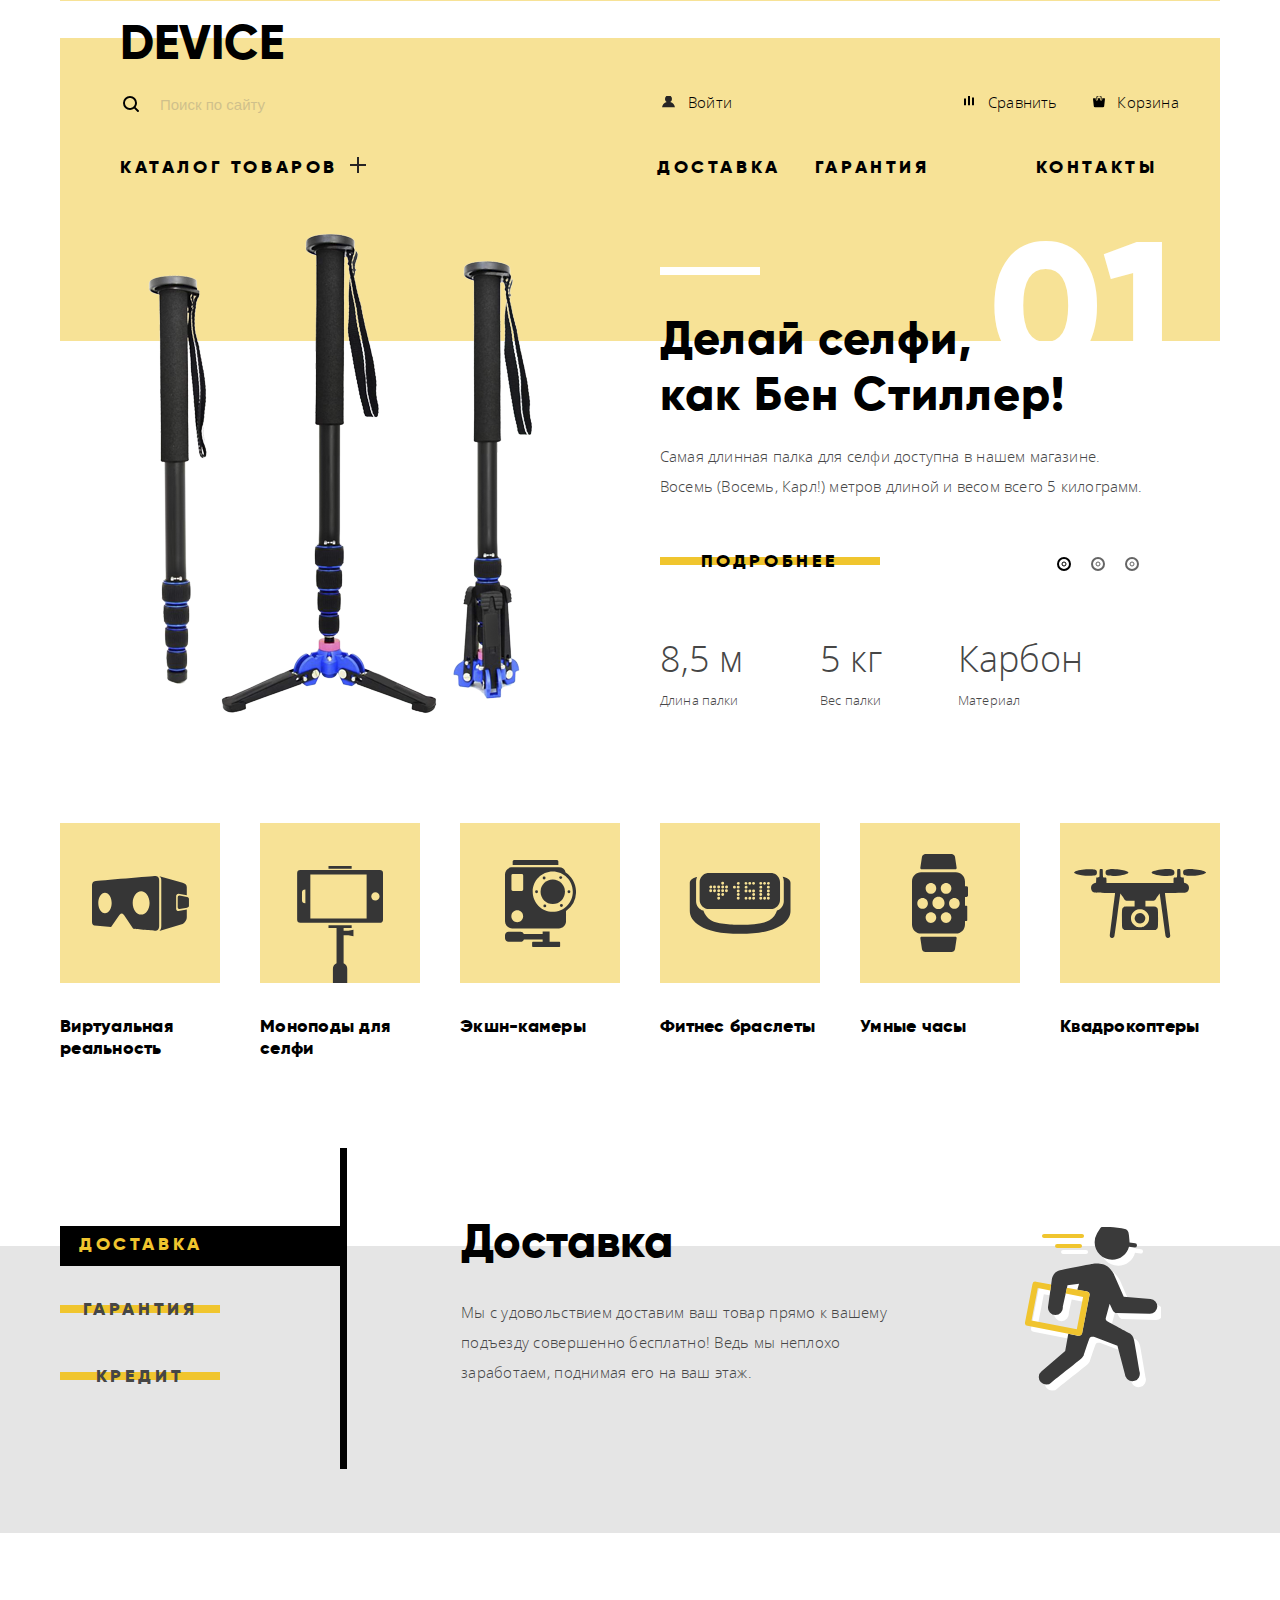
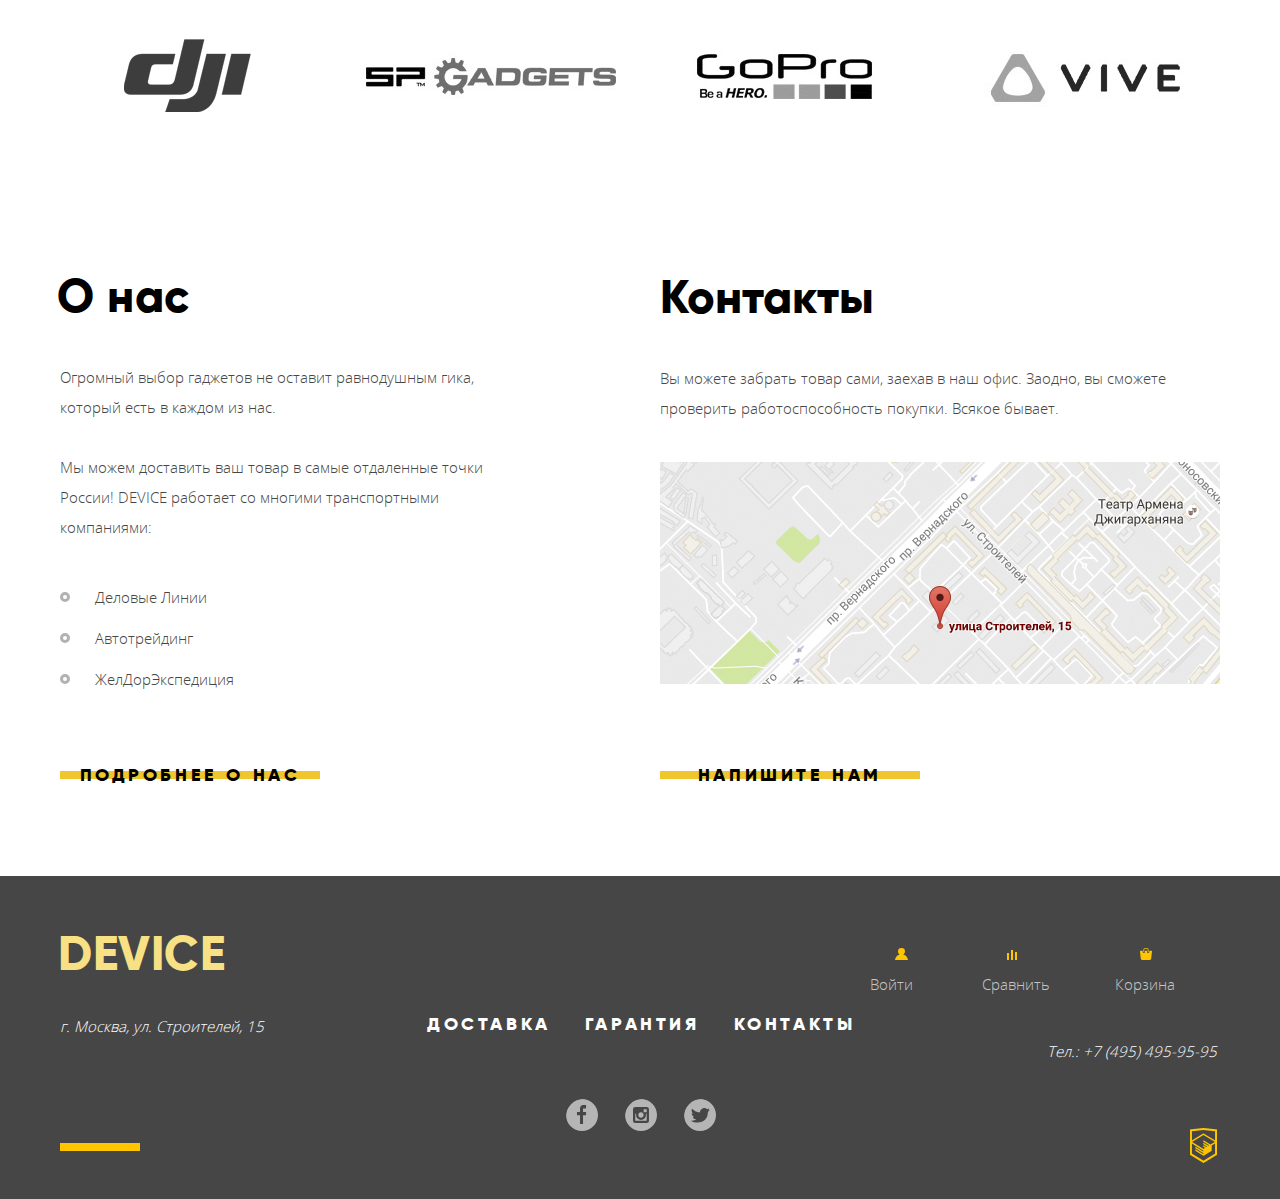
==== commit 1b25ebf7: "Pixel perfect checks, add svg images to the actions' links at the very bottom." ====
--- a/index.html
+++ b/index.html
@@ -341,20 +341,36 @@
     <div class="page-footer__actions">
       <ul class="page-footer__actions-list">
         <li class="page-footer__actions-item">
-          <a href="#" class="page-footer__actions-link page-footer__actions-link_sign-in">Войти</a>
+          <a href="#" class="page-footer__actions-link">
+            <svg xmlns="http://www.w3.org/2000/svg" width="13" height="12" viewBox="0 0 13 12">
+              <path fill="#272525" d="M.032 12h12.937c-.163-2.643-2.074-4.837-4.671-5.543a3.47 3.47 0 0 0 1.687-2.972 3.485 3.485 0 0 0-6.97 0c0 1.264.68 2.361 1.688 2.972C2.106 7.163.194 9.357.032 12z"></path>
+            </svg>
+            Войти
+          </a>
         </li>
         <li class="page-footer__actions-item">
-          <a href="#" class="page-footer__actions-link page-footer__actions-link_compare">Сравнить</a>
+          <a href="#" class="page-footer__actions-link">
+            <svg xmlns="http://www.w3.org/2000/svg" width="10" height="10" viewBox="0 0 10 10">
+              <path d="M8 2h1.984v8H8zM0 3h1.984v7H0zM4 0h2v10H4z"></path>
+            </svg>
+            Сравнить
+          </a>
         </li>
         <li class="page-footer__actions-item">
-          <a href="#" class="page-footer__actions-link page-footer__actions-link_cart">Корзина</a>
+          <a href="#" class="page-footer__actions-link">
+            <svg xmlns="http://www.w3.org/2000/svg" width="12" height="12" viewBox="0 0 12 12">
+              <path d="M11.864 3.017a.429.429 0 0 0-.327-.154H9.225V4.09c0 .563-.484 1.022-1.08 1.022-.594 0-1.078-.458-1.078-1.022V2.863H4.909V4.09c0 .563-.485 1.022-1.08 1.022-.595 0-1.078-.458-1.078-1.022V2.863H.438a.43.43 0 0 0-.327.154.472.472 0 0 0-.108.358l.776 7.134c.015.806.642 1.455 1.411 1.455h7.595c.77 0 1.396-.649 1.411-1.455l.776-7.134a.476.476 0 0 0-.108-.358z"></path>
+              <path d="M3.829 4.499c.239 0 .433-.184.433-.409V1.84c0-.632.672-1.022 1.295-1.022h1.079c.655 0 1.078.401 1.078 1.022v2.25c0 .225.194.409.431.409.239 0 .433-.184.433-.409V1.84C8.577.773 7.761 0 6.636 0H5.557c-1.19 0-2.159.826-2.159 1.84v2.25c0 .225.194.409.431.409z"></path>
+            </svg>
+            Корзина
+          </a>
         </li>
       </ul>
       <address class="page-footer__actions-contacts">
         Тел.: +7 (495) 495-95-95
       </address>
       <div class="page-footer__copyright">
-        <a class="page-footer__copyright-link" href="#">
+        <a class="page-footer__copyright-link" href="https://htmlacademy.ru/intensive/htmlcss">
           <img class="page-footer__copyright-image" src="img/logo-html.png" width="27" height="35" alt="HTMLAcademy">
         </a>
       </div>
@@ -391,7 +407,7 @@
   <div class="modal-map__container">
     <h2 class="visually-hidden modal-map__container-title">Как до нас добраться</h2>
     <p class="modal-map__container-map-no-js">
-      <img src="img/map.jpg" width="100%" height="100%" alt="Наш офис по адресу ул. Хуббы-буббы дом 1 ОАО 'Академия ХТМЛ'">
+      <img src="img/map.jpg" width="560" height="222" alt="Наш офис по адресу ул. Хуббы-буббы дом 1 ОАО 'Академия ХТМЛ'">
     </p>
     <div class="modal-map__yandex-map" id="yandex-map"></div>
   </div>
--- a/css/style.css
+++ b/css/style.css
@@ -54,10 +54,6 @@
     font-size: 15px;
     font-family: "Open Sans Light", "Arial", sans-serif;
     color: #464646;
-}
-
-main {
-    margin-bottom: 77px;
 }
 
 h1,
@@ -112,43 +108,69 @@
 
 .btn-device {
     position: relative;
+    z-index: 1;
 
     display: inline-block;
-    padding-top: 9px;
-    padding-right: 5px;
+    vertical-align: middle;
+    padding-top: 10px;
     padding-bottom: 9px;
-    padding-left: 5px;
+    border: none;
 
     font-size: 18px;
     font-family: "Gilroy ExtraBold", "Arial", sans-serif;
-    vertical-align: top;
+    text-transform: uppercase;
     text-align: center;
-    color: #000000;
-    text-transform: uppercase;
-    text-decoration: none;
     letter-spacing: 3.6px;
+    overflow: hidden;
+
+    background-color: rgba(255, 255, 255, 0);
 }
 
 .btn-device::before {
-    content: "";
-    position: absolute;
-    top: 40%;
+    position: absolute;
     left: 0;
+    top: 50%;
     z-index: -1;
 
-    width: 100%;
-    height: 20%;
-
-    background-color: #f0c52e;
-
-    transition: all 0.2s ease-in-out;
-}
-
-.btn-device:hover::before {
-    top: 0;
-
-    height: 100%;
-}
+    display: block;
+    width: 200px;
+
+    -webkit-box-shadow: 0 0 0 4px rgba(240, 197, 46, 1);
+    box-shadow: 0 0 0 4px rgba(240, 197, 46, 1);
+    -webkit-transition-property: -webkit-box-shadow;
+    transition-property: -webkit-box-shadow;
+    -o-transition-property: box-shadow;
+    transition-property: box-shadow;
+    transition-property: box-shadow, -webkit-box-shadow;
+    -webkit-transition-duration: 300ms;
+    -o-transition-duration: 300ms;
+    transition-duration: 300ms;
+
+    content: '';
+}
+
+.btn-device,
+.btn-device::before
+{
+    width: 200px;
+    margin: 0 auto;
+}
+
+.btn-device:hover::before,
+.btn-device:focus::before {
+    -webkit-box-shadow: 0 0 0px 20px rgba(240, 197, 46, 1);
+    box-shadow: 0 0 0px 20px rgba(240, 197, 46, 1);
+}
+
+.btn-device:active::before {
+    -webkit-box-shadow: 0 0 0px 20px rgba(240, 197, 46, 1);
+    box-shadow: 0 0 0px 20px rgba(240, 197, 46, 1);
+}
+
+.btn-device:active {
+    color: rgba(0, 0, 0, 0.3);
+}
+
 
 /*
  @todo: remove it from here
@@ -187,6 +209,7 @@
 .breadcrumbs-list
 {
     margin: 0;
+    margin-left: 60px;
     padding: 0;
 
     list-style: none;
@@ -194,13 +217,22 @@
 
 .breadcrumbs-item {
     display: inline-block;
+
+    position: relative;
+    padding-right: 21px;
+    letter-spacing: 0
+}
+
+.breadcrumbs-item:not(:first-child) {
+    margin-left: 13px;
 }
 
 .breadcrumbs-item::after {
     content: "";
     position: absolute;
-    right: 18px;
-    bottom: 5px;
+    top: 12px;
+    right: -2px;
+    bottom: 13px;
     width: 7px;
     height: 7px;
     background-position: -4px -403px;
@@ -208,8 +240,22 @@
     background-repeat: no-repeat;
 }
 
+.breadcrumbs-item:last-child::after {
+    background: none;
+}
+
 .breadcrumbs-link {
+    display: inline-block;
     opacity: 0.3;
+
+    max-width: 560px;
+    max-height: 30px;
+    overflow: hidden;
+
+    text-decoration: none;
+    font-size: 14px;
+    line-height: 31px;
+    /*color: rgba(0, 0, 0, 0.3);*/
 }
 
 .breadcrumbs-link:hover {
@@ -223,14 +269,123 @@
 /* Pagination */
 
 .pagination__list {
+    position: relative;
+
+    display: flex;
+    justify-content: center;
+    align-items: center;
+
     margin: 0;
     padding: 0;
+    min-height: 20px;
+    height: 71px;
+    margin-bottom: 73px;
+    padding-top: 25px;
+    padding-right: 125px;
+    padding-bottom: 25px;
+    padding-left: 125px;
 
     list-style: none;
+    font-size: 0;
+    text-align: center;
+
+    background-color: #ebebeb;
+}
+
+.pagination__item:first-child,
+.pagination__item:last-child
+{
+    position: absolute;
+
+    display: flex;
+    justify-content: center;
+    align-items: center;
+
+    width: 130px;
+    height: 70px;
 }
 
 .pagination__item {
+    min-width: 34px;
+    margin-right: 10px;
+}
+
+.pagination {
+    margin-top: 50px;
+    width: 760px;
+    min-height: 70px;
+}
+
+.pagination__item-link {
     display: inline-block;
+    padding: 20px;
+    width: 100%;
+    height: 100%;
+    font-family: "Gilroy ExtraBold","Arial",sans-serif;
+    font-size: 16px;
+    vertical-align: baseline;
+    color: rgba(0, 0, 0, 0.3);
+    text-transform: uppercase;
+    text-decoration: none;
+    letter-spacing: 3.5px;
+
+    font-weight: bold;
+    line-height: 19px;
+    padding-top: 25px;
+    padding-bottom: 26px;
+    padding-left: 10px;
+    padding-right: 10px;
+
+    cursor: pointer;
+}
+
+.pagination__item-link:hover {
+    background-color: rgba(0, 0, 0, 0.08);
+}
+
+.pagination__item-back,
+.pagination__item-forward {
+    position: absolute;
+    top: 0;
+
+    width: 115px;
+    height: 70px;
+    color: #000000;
+}
+
+.pagination__item-back {
+    left: 0;
+}
+
+.pagination__item_disabled,
+.pagination__item_disabled:hover,
+.pagination__item_disabled:active
+{
+    cursor: default;
+    background-color: #d9d9d9;
+}
+
+.pagination__item-forward {
+    right: 0;
+}
+
+.pagination__item-back .pagination__item-link,
+.pagination__item-forward .pagination__item-link,
+.pagination__item-link_active
+{
+    color: #000;
+}
+
+.pagination__item-link_active,
+.pagination__item-link_active:hover
+{
+    background: none;
+    cursor: default;
+}
+
+.pagination__item_disabled .pagination__item-link {
+    background: inherit;
+    color: #979797;
 }
 
 /* Modal Window */
@@ -345,8 +500,13 @@
     border: 1px solid transparent;
     
     background: linear-gradient(to bottom, white 10%, transparent 10%, transparent 20%, #f7e296 20%);
-
-    /*outline: 1px green solid;*/
+}
+
+.page-header_catalog {
+    min-height: 226px;
+    margin-bottom: 47px;
+
+    background: linear-gradient(to bottom, white 5%, transparent 5%, transparent 17%, #f7e296 17%);
 }
 
 .page-header-wrapper {
@@ -478,7 +638,7 @@
     display: none;
     width: 83px;
     height: 42px;
-    margin-left: -3px;
+    margin-left: -4px;
 
     border: 2px solid black;
 
@@ -517,7 +677,7 @@
     display: flex;
     align-items: center;
 
-    width: 200px;
+    width: 222px;
 
     list-style: none;
     margin: 0;
@@ -541,8 +701,7 @@
     margin-left: 36px;
 }
 
-.page-header__profile-link_sign-in::before,
-.page-footer__actions-link_sign-in::before
+.page-header__profile-link_sign-in::before
 {
     position: absolute;
     top: 50%;
@@ -560,12 +719,11 @@
     transform: translateY(-50%);
 }
 
-.page-footer__actions-link_sign-in::before {
-    background: yellow;
-}
-
-.page-header__options-link_compare::before,
-.page-footer__actions-link_compare::before
+.page-header__profile-link_log-out {
+    color: gray;
+}
+
+.page-header__options-link_compare::before
 {
     position: absolute;
     top: 50%;
@@ -584,12 +742,7 @@
     content: "";
 }
 
-.page-footer__actions-link_compare::before {
-    background: yellow;
-}
-
-.page-header__options-link_cart::before,
-.page-footer__actions-link_cart::before
+.page-header__options-link_cart::before
 {
     position: absolute;
     top: 50%;
@@ -607,14 +760,10 @@
     content: "";
 }
 
-.page-footer__actions-link_cart::before {
-    background: yellow;
-}
-
-
 /* Header - options */
 .page-header__options {
     display: flex;
+    /*flex-wrap: wrap;*/
     align-items: center;
     justify-content: space-around;
 
@@ -622,7 +771,7 @@
 
     list-style: none;
     margin: 0;
-    margin-left: 62px;
+    margin-left: 42px;
     padding: 0;
 }
 
@@ -734,9 +883,15 @@
 ***/
 
 .page-footer {
+    margin-top: 77px;
     padding-top: 13px;
     min-height: 323px;
     background: #464646;
+}
+
+.page-footer_catalog {
+    margin-top: 0;
+    padding-top: 17px;
 }
 
 .page-footer .page-footer__menu-link {
@@ -748,11 +903,27 @@
     letter-spacing: .2em;
 }
 
-.page-footer .page-footer__actions-link {
-    position: relative;
+.page-footer__actions-link {
     padding-left: 25px;
     color: rgba(255,255,255, 0.7);
     text-decoration: none;
+}
+
+.page-footer__actions-link:hover,
+.page-footer__actions-link:active {
+    color: #ffffff;
+}
+
+.page-footer__actions-link svg {
+    margin-right: 8px;
+}
+
+.page-footer__actions-link svg:hover {
+    opacity: 0.6;
+}
+
+.page-footer__actions-link path {
+    fill: #ffc600;
 }
 
 .page-footer .container {
@@ -840,7 +1011,7 @@
 }
 
 .page-footer__actions-item:not(:first-of-type) {
-    margin-left: 40px;
+    margin-left: 25px;
 }
 
 .page-footer__menu-list,
@@ -848,6 +1019,7 @@
 .page-footer__actions-list
 {
     display: flex;
+    /*flex-wrap: wrap;*/
 
     margin: 0;
     padding: 0;
@@ -862,7 +1034,7 @@
 
 .page-footer__actions-list {
     justify-content: space-between;
-    margin-left: 26px;
+    margin-left: 3px;
     margin-bottom: 37px;
 }
 
@@ -1015,6 +1187,8 @@
     margin-bottom: 13px;
     max-width: 500px;
     min-height: 118px;
+    max-height: 100px;
+    overflow: hidden;
 
     font-size: 47px;
     line-height: 56px;
@@ -1031,13 +1205,17 @@
 
     width: 485px;
     min-height: 95px;
+    max-height: 95px;
     line-height: 30px;
     letter-spacing: .012em;
     word-spacing: .01em;
+
+    overflow: hidden;
 }
 
 .slider-promo__item-specification {
     display: flex;
+    flex-wrap: wrap;
 
     margin-left: auto;
 }
@@ -1125,9 +1303,13 @@
 }
 
 .slider-promo__item-info-btn {
-    min-width: 222px;
-
     margin-bottom: 59px;
+}
+
+.slider-promo__item-info-btn,
+.slider-promo__item-info-btn::before
+{
+    width: 220px;
 }
 
 /* Slider - label functilnality */
@@ -1259,6 +1441,7 @@
     background-position: 100% 5%;
 
     background-repeat: no-repeat;
+
 }
 
 .slider-services__items-description {
@@ -1268,6 +1451,9 @@
 
     line-height: 30px;
     letter-spacing: .018em;
+
+    max-height: 210px;
+    overflow: hidden;
 }
 
 .slider-services__items-item:nth-of-type(1) {
@@ -1290,31 +1476,7 @@
     margin-bottom: 18px;
 }
 
-.slider-services__menu-item:first-of-type .slider-services__menu-link {
-    padding-top: 3px;
-    padding-left: 19px;
-}
-
-.slider-services__menu-item:nth-of-type(2) .slider-services__menu-link  {
-    padding-left: 25px;
-}
-
-.slider-services__menu-item:nth-of-type(3) .slider-services__menu-link  {
-    padding-left: 30px;
-}
-
-.slider-services__menu-link {
-    font-size: 18px;
-
-    min-width: 135px;
-    max-width: 280px;
-    padding-left: 20px;
-    background-color: transparent;
-    border: none;
-    outline: none;
-    cursor: pointer;
-}
-
+.slider-services__menu-link,
 .slider-services__menu-link::before {
     width: 160px;
 }
@@ -1353,8 +1515,21 @@
     height: 40px;
 
     color: #f0c52e;
-    background-color: #000;
+    background-color: #000000;
     text-align: left;
+
+    -webkit-box-shadow: none;
+     box-shadow: none;
+
+    padding-top: 3px;
+    padding-left: 19px;
+}
+
+#slider-services__menu-item-delivery:checked ~ .slider-services__menu label[for="slider-services__menu-item-delivery"]::before,
+#slider-services__menu-item-warranty:checked ~ .slider-services__menu label[for="slider-services__menu-item-warranty"]::before,
+#slider-services__menu-item-credit:checked ~ .slider-services__menu label[for="slider-services__menu-item-credit"]::before {
+    -webkit-box-shadow: none;
+    box-shadow: none;
 }
 
 /* Brands */
@@ -1388,7 +1563,7 @@
     left: 0;
 
     width: 100%;
-    height: 100%;
+    /*height: 100%;*/
 }
 
 .brands__list-link:hover .brands__list-image-cover {
@@ -1417,9 +1592,10 @@
     padding: 0;
 }
 
-.company-info__btn {
-    min-width: 261px;
-    max-width: 475px;
+.company-info__btn,
+.company-info__btn::before
+{
+    width: 260px;
 }
 
 .company-info__contacts-title {
@@ -1442,7 +1618,9 @@
     margin-bottom: 57px;
 }
 
-.company-info__contacts-btn {
+.company-info__contacts-btn,
+.company-info__contacts-btn::before
+{
     width: 260px;
 }
 
@@ -1503,7 +1681,13 @@
 
 ***/
 
-.catalog-title {}
+.catalog-title {
+    margin-left: 60px;
+}
+
+.products {
+    margin-top: 32px;
+}
 
 .products__sort-list,
 .products__items-filter-colors {
@@ -1511,6 +1695,15 @@
     padding: 0;
 
     list-style: none;
+}
+
+.products__items-filter-colors {
+    margin-top: -10px;
+}
+
+.products__items-filter-color {
+    height: 37px;
+    margin-bottom: 3px;
 }
 
 .products__items-filter-color-label,
@@ -1522,12 +1715,17 @@
     font-size: 14px;
     line-height: 40px;
     cursor: pointer;
+
+    width: 204px;
+    height: 31px;
+    max-width: 200px;
+    overflow: hidden;
 }
 
 .products__items-filter-color-label::before
 {
     position: absolute;
-    top: 0;
+    top: 8px;
     left: 0;
 
     width: 27px;
@@ -1545,7 +1743,7 @@
 
 .products__items-filter-bluetooth-label::before {
     position: absolute;
-    top: 0;
+    top: 6px;
     left: 0;
 
     width: 27px;
@@ -1560,77 +1758,118 @@
     background: url("../img/radio-on.svg") no-repeat;
 }
 
+.products__items-filter-btn {
+    margin-left: 17px;
+}
+
 .products__titles {
+    height: 69px;
     background: #dbdbdb;
 }
 
+.products__titles .container {
+    display: flex;
+}
+
+.products__titles,
+.products__items
+{
+    background: linear-gradient(to right, #dbdbdb 34.6%, #ebebeb 34.6%, #ebebeb 100%);
+}
+
 .products__filter-title {
-    width: 268px;
+    width: 328px;
 
     font-size: 16px;
 }
 
+.products__filter-title,
+.products__sort-title
+{
+    margin: 0 0 0 60px;
+    padding-right: 68px;
+    font-size: 16px;
+    text-transform: uppercase;
+    letter-spacing: .23em;
+    float: left;
+    width: 293px;
+    padding-top: 21px;
+}
+
 .products__sort {
-    display: flex;
+    position: relative;
+    display: flex;
+    margin-top: 20px;
 
     align-items: center;
 
-    width: 834px;
+    width: 934px;
 }
 
 .products__sort-title {
     margin: 0;
-    margin-left: 73px;
+    margin-left: 71px;
+    width: 160px;
     padding: 0;
-
     font-size: 16px;
 }
 
 .products__sort-list {
-    margin-left: 59px;
+    margin-left: 14px;
 
     width: 500px;
 }
 
 .products__sort-type {
-    position: relative;
+    position: absolute;
+    right: 0;
+
+    display: flex;
+    justify-content: flex-end;
+
+    width: 49px;
+    height: 20px;
+
+    /*outline: 1px dashed green;*/
 }
 
 .products__sort-list-item {
     display: inline-block;
-}
-
-.products__sort-type {
-    width: 20px;
-    height: 20px;
-    background: #000000;
+    margin-left: 25px;
 }
 
 .products__sort-type-icon {
-    position: absolute;
+    display: inline-block;
+
+    width: 0;
+    height: 0;
+    margin-top: 4px;
+
     font-size: 0;
-}
-
-.products__sort-type-icon-up {
-    left: 10px;
-
-}
-
-.products__sort-type-icon-down {
-right: 10px;
-}
-
-.products__titles .container {
-    display: flex;
-
-}
+
+    border-left: 6px solid transparent;
+    border-right: 6px solid transparent;
+    border-top: 10px solid black;
+}
+
+.products__sort-type-icon_up {
+    transform: rotate(180deg);
+}
+
+.products__sort-type-icon_down {
+
+    margin-left: 17px;
+}
+
 
 .products__items .container {
     display: flex;
 }
 
 .products__items-filter {
-    width: 268px;
+    width: 301px;
+    margin-top: 69px;
+    margin-left: 45px;
 }
 
 .products__items-container {
@@ -1638,7 +1877,7 @@
     flex-wrap: wrap;
 
     width: 832px;
-    margin-left: 72px;
+    margin-left: 78px;
 }
 
 .products__items-item {
@@ -1647,26 +1886,55 @@
     width: 360px;
     height: 65px;
     min-height: 440px;
-    margin-top: 60px;
+    margin-top: 70px;
 }
 
 .products__items-item-description {
     display: flex;
     justify-content: space-between;
+    margin-top: 20px;
 }
 
 .products__items-item-link {
     width: 256px;
     margin: 0;
     font-size: 18px;
+    line-height: 24px;
     font-family: "Gilroy ExtraBold","Arial",sans-serif;
     color: #000;
     letter-spacing: .012em;
+
+    max-height: 90px;
+    overflow: hidden;
 }
 
 .products__items-item-container {
     margin: 0;
     padding: 0;
+}
+
+.products__items-item-container_new {
+    position: relative;
+}
+
+.products__items-item-container_new::before {
+    position: absolute;
+    top: 26px;
+    right: 27px;
+
+    width: 60px;
+    height: 59px;
+    padding: 14px 4px;
+    border: 2px solid rgba(0, 0, 0, 0.1);
+    border-radius: 50%;
+
+    font-size: 14px;
+    font-family: "Gilroy ExtraBold", "Arial", sans-serif;
+    text-align: center;
+    color: rgba(0, 0, 0, 0.2);
+    letter-spacing: 1px;
+
+    content: "NEW";
 }
 
 .products__items-item:nth-of-type(2n) {
@@ -1725,12 +1993,8 @@
     opacity: 0.3;
 }
 
-/* Catalog items - mask functionality */
-
-.products__titles {
-    background: linear-gradient(to right, #dbdbdb 30%, #ebebeb 30%, #ebebeb 100%);
-
-    /*outline: 1px dashed green;*/
+.products__items-item-price {
+    letter-spacing: 1px;
 }
 
 .products__items-filter {
@@ -1738,41 +2002,67 @@
 }
 
 .products__items {
-    background: linear-gradient(to right, #ebebeb 30%, #ffffff 30%, #ffffff 100%);
+    background: linear-gradient(to right, #ebebeb 34.6%, #ffffff 34.6%, #ffffff 100%);
 }
 
 .products__items-filter-container {
     border: none;
-    margin-bottom: 40px;
+    margin-bottom: 57px;
 }
 
 .products__items-filter-title {
     position: relative;
 
     width: 100%;
-    margin-bottom: 18px;
+    margin-bottom: 25px;
     padding-top: 11px;
 
     font-size: 18px;
     font-family: "Gilroy ExtraBold","Arial",sans-serif;
-    color: #000;
+    color: #000000;
+}
+
+.products__items-filter-container:nth-of-type(2) .products__items-filter-title
+{
+    margin-bottom: 18px;
+}
+
+.products__items-filter-container:nth-of-type(3) .products__items-filter-title {
+    margin-bottom: 9px;
+}
+
+.products__items-filter-container:nth-of-type(2) {
+    margin-bottom: 21px;
+}
+
+.products__items-filter-container:nth-of-type(2) .products__items-filter-title {
+    margin-bottom: 19px;
+}
+
+.products__items-filter-container:nth-of-type(3) {
+    margin-bottom: 21px;
+}
+
+.form-control {
+    margin-bottom: 9px;
 }
 
 .products__items-filter-title::before {
     content: '';
 
     position: absolute;
-
-    width: 100%;
+    top: 1px;
+
+    width: 81%;
     height: 2px;
     background: black;
 }
 
+
 .range-control {
     position: relative;
 
     width: 195px;
-    /*margin-top: 18px;*/
     padding-left: 5px;
 }
 
@@ -1879,6 +2169,12 @@
     min-height: 558px;
 }
 
+.modal-map__container-map-no-js {
+    display: flex;
+    justify-content: center;
+    align-items: center;
+}
+
 .modal-map__close {
     opacity: 0.5;
 }
@@ -1889,55 +2185,4 @@
     left: 0;
     width: 100%;
     height: 100%;
-}
-
-.pagination {
-    width: 760px;
-    min-height: 70px;
-}
-
-.pagination__list {
-    position: relative;
-
-    display: flex;
-    margin: 0;
-    padding: 0;
-    min-height: 20px;
-    margin-bottom: 73px;
-    padding-top: 25px;
-    padding-right: 125px;
-    padding-bottom: 25px;
-    padding-left: 125px;
-
-    list-style: none;
-    font-size: 0;
-    text-align: center;
-
-    background-color: #ebebeb;
-}
-
-.pagination__item-link,
-.pagination__item-link {
-    font-family: "Gilroy ExtraBold","Arial",sans-serif;
-    font-size: 16px;
-    vertical-align: baseline;
-    color: rgba(0, 0, 0, 0.3);
-    text-transform: uppercase;
-    text-decoration: none;
-    letter-spacing: 3.5px;
-}
-
-.pagination__item-link_btn-back,
-.pagination__item-link_btn-forward {
-    width: 85px;
-    padding: 25px 20px;
-    color: #000000;
-}
-
-.pagination__list .pagination__item:first-of-type {
-    align-self: flex-start;
-}
-.pagination__list .pagination__item:last-of-type {
-    align-self: flex-end;
-    background: red;
-}
+}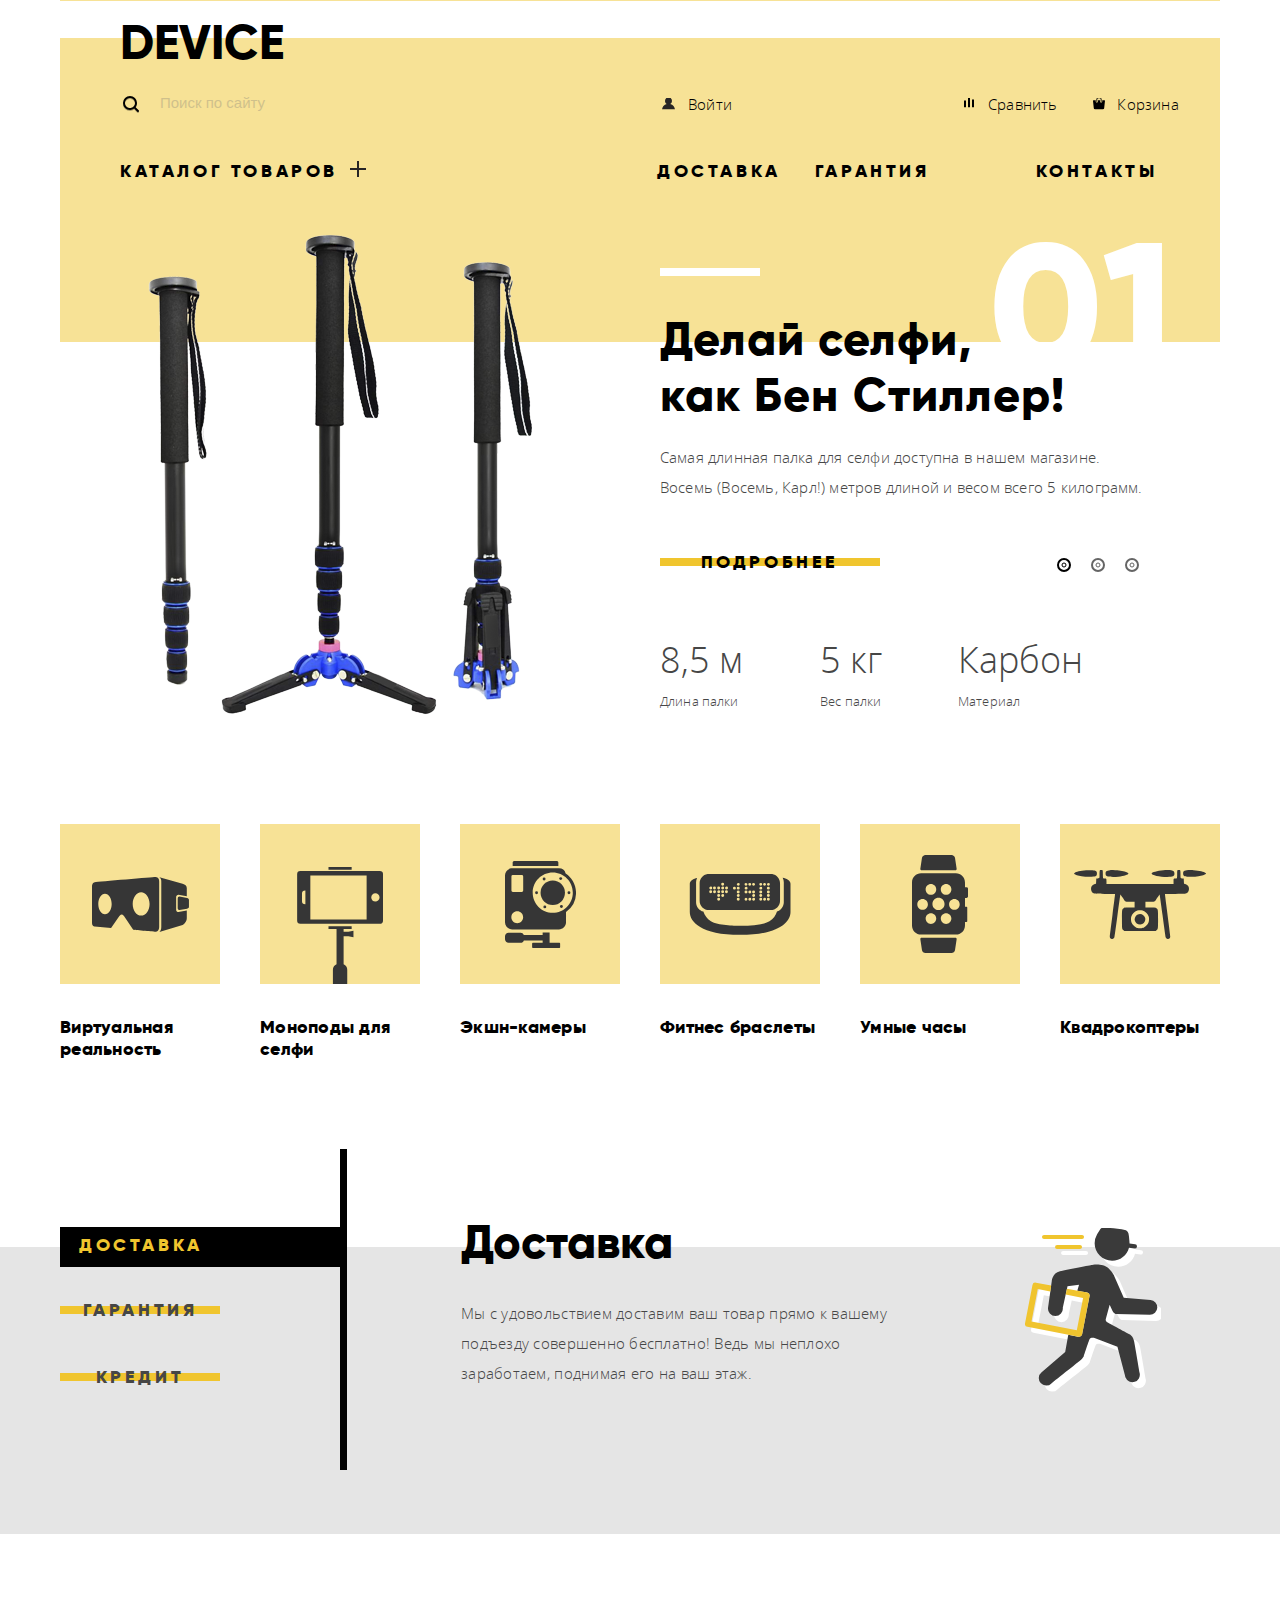
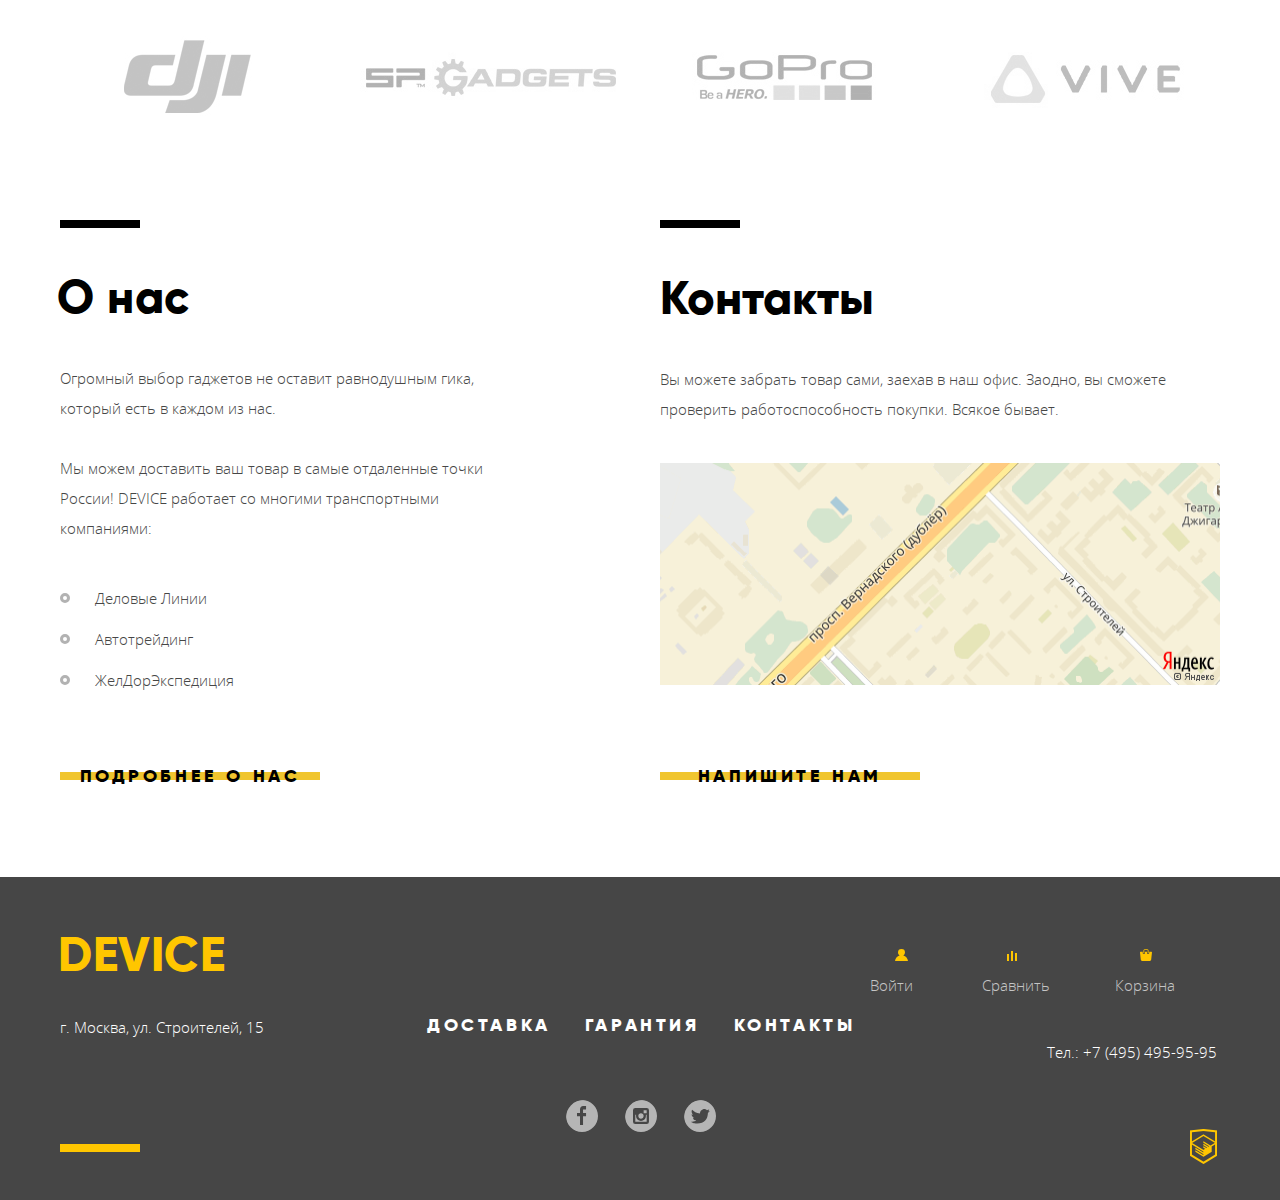
==== commit 8cc43138: "Fixes and improvements after a CR." ====
--- a/index.html
+++ b/index.html
@@ -32,7 +32,7 @@
     <nav class="page-header__nav">
       <ul class="page-header__nav-list">
         <li class="page-header__nav-item">
-          <a href="catalog.html" class="page-header__nav-link">Каталог товаров</a>
+          <a href="#" class="page-header__nav-link">Каталог товаров</a>
           <ul class="page-header__nav-goods">
             <li class="page-header__nav-goods-item">
               <a class="page-header__nav-goods-link" href="#">Виртуальная реальность</a>
@@ -44,7 +44,7 @@
               <a class="page-header__nav-goods-link" href="#">Квадрокоптеры</a>
             </li>
             <li class="page-header__nav-goods-item">
-              <a class="page-header__nav-goods-link" href="#">Моноподы для селфи</a>
+              <a class="page-header__nav-goods-link" href="catalog.html">Моноподы для селфи</a>
             </li>
             <li class="page-header__nav-goods-item">
               <a class="page-header__nav-goods-link" href="#">Умные часы</a>
@@ -312,7 +312,7 @@
           проверить работоспособность покупки. Всякое бывает.</p>
         <div class="company-info__contacts-map">
           <a href="#">
-            <img src="img/map.jpg"  width="560" height="222" alt="улица Строителей, 15">
+            <img src="img/map.png"  width="560" height="222" alt="улица Строителей, 15">
           </a>
         </div>
         <a class="btn-device company-info__contacts-btn">Напишите нам</a>
@@ -407,7 +407,7 @@
   <div class="modal-map__container">
     <h2 class="visually-hidden modal-map__container-title">Как до нас добраться</h2>
     <p class="modal-map__container-map-no-js">
-      <img src="img/map.jpg" width="560" height="222" alt="Наш офис по адресу ул. Хуббы-буббы дом 1 ОАО 'Академия ХТМЛ'">
+      <img src="img/map.png" width="560" height="220" alt="Наш офис по адресу ул. Хуббы-буббы дом 1 ОАО 'Академия ХТМЛ'">
     </p>
     <div class="modal-map__yandex-map" id="yandex-map"></div>
   </div>
--- a/css/style.css
+++ b/css/style.css
@@ -36,12 +36,14 @@
 
 /* Safe inheritance */
 *, *:before, *:after {
+    -webkit-box-sizing: inherit;
     box-sizing: inherit;
 
     /*outline: 1px dashed black;*/
 }
 
 html {
+    -webkit-box-sizing: border-box;
     box-sizing: border-box;
 }
 
@@ -172,13 +174,10 @@
 }
 
 
-/*
- @todo: remove it from here
-Input (text)
-*/
-
-input[type="text"],
-textarea {
+.modal-feedback__user-data-input,
+.modal-feedback__user-data-input,
+.modal-feedback__message-input
+{
     width: 360px;
     padding: 20px;
     border: none;
@@ -187,19 +186,23 @@
     background: #f2f2f2;
 }
 
-input[type="text"]:hover,
-textarea:hover {
+.modal-feedback__user-data-input:hover,
+.modal-feedback__user-data-input:hover,
+.modal-feedback__message-input:hover
+{
     background: #eaeaea;
 }
 
-input[type="text"]:focus,
-textarea:focus
+.modal-feedback__user-data-input:focus,
+.modal-feedback__user-data-input:focus,
+.modal-feedback__message-input:focus
 {
     outline: 2px solid #f7e296;
 }
 
-input[type="text"]:invalid,
-textarea:invalid
+.modal-feedback__user-data-input:invalid,
+.modal-feedback__user-data-input:invalid,
+.modal-feedback__message-input:invalid
 {
     background: #f6dada;
 }
@@ -220,7 +223,13 @@
 
     position: relative;
     padding-right: 21px;
-    letter-spacing: 0
+    letter-spacing: 0;
+
+    font-size: 14px;
+    line-height: 31px;
+    overflow: hidden;
+
+    opacity: 0.6;
 }
 
 .breadcrumbs-item:not(:first-child) {
@@ -233,8 +242,10 @@
     top: 12px;
     right: -2px;
     bottom: 13px;
+
     width: 7px;
     height: 7px;
+
     background-position: -4px -403px;
     background-image: url("../img/sprite.png");
     background-repeat: no-repeat;
@@ -246,16 +257,13 @@
 
 .breadcrumbs-link {
     display: inline-block;
-    opacity: 0.3;
 
     max-width: 560px;
     max-height: 30px;
-    overflow: hidden;
+
 
     text-decoration: none;
-    font-size: 14px;
-    line-height: 31px;
-    /*color: rgba(0, 0, 0, 0.3);*/
+    opacity: inherit;
 }
 
 .breadcrumbs-link:hover {
@@ -271,8 +279,16 @@
 .pagination__list {
     position: relative;
 
-    display: flex;
+    display: -webkit-box;
+
+    display: -ms-flexbox;
+
+    display: flex;
+    -webkit-box-pack: center;
+    -ms-flex-pack: center;
     justify-content: center;
+    -webkit-box-align: center;
+    -ms-flex-align: center;
     align-items: center;
 
     margin: 0;
@@ -297,8 +313,16 @@
 {
     position: absolute;
 
-    display: flex;
+    display: -webkit-box;
+
+    display: -ms-flexbox;
+
+    display: flex;
+    -webkit-box-pack: center;
+    -ms-flex-pack: center;
     justify-content: center;
+    -webkit-box-align: center;
+    -ms-flex-align: center;
     align-items: center;
 
     width: 130px;
@@ -402,7 +426,18 @@
     min-height: 275px;
     background: white;
 
+    -webkit-transform: translate(-50%, -50%);
+
+    -ms-transform: translate(-50%, -50%);
+
     transform: translate(-50%, -50%);
+
+    -webkit-box-shadow:
+            -40px 0 40px -40px rgba(2, 4, 6, 0.75),
+            40px 0 40px -40px rgba(2, 4, 6, 0.75),
+            0 8px 20px 2px rgba(2, 4, 6, 0.2)
+
+;
 
     box-shadow:
             -40px 0 40px -40px rgba(2, 4, 6, 0.75),
@@ -451,10 +486,14 @@
 }
 
 .modal-window__close::before {
+    -webkit-transform: translate(-50%, -50%) rotate(-45deg);
+    -ms-transform: translate(-50%, -50%) rotate(-45deg);
     transform: translate(-50%, -50%) rotate(-45deg);
 }
 
 .modal-window__close::after {
+    -webkit-transform: translate(-50%, -50%) rotate(45deg);
+    -ms-transform: translate(-50%, -50%) rotate(45deg);
     transform: translate(-50%, -50%) rotate(45deg);
 }
 
@@ -498,7 +537,13 @@
 
     background: #f7e296;
     border: 1px solid transparent;
-    
+
+    background: -webkit-gradient(linear, left top, left bottom, color-stop(10%, white), color-stop(10%, transparent), color-stop(20%, transparent), color-stop(20%, #f7e296));
+
+    background: -webkit-linear-gradient(top, white 10%, transparent 10%, transparent 20%, #f7e296 20%);
+
+    background: -o-linear-gradient(top, white 10%, transparent 10%, transparent 20%, #f7e296 20%);
+
     background: linear-gradient(to bottom, white 10%, transparent 10%, transparent 20%, #f7e296 20%);
 }
 
@@ -506,7 +551,21 @@
     min-height: 226px;
     margin-bottom: 47px;
 
+    background: -webkit-gradient(linear, left top, left bottom, color-stop(5%, white), color-stop(5%, transparent), color-stop(17%, transparent), color-stop(17%, #f7e296));
+
+    background: -webkit-linear-gradient(top, white 5%, transparent 5%, transparent 17%, #f7e296 17%);
+
+    background: -o-linear-gradient(top, white 5%, transparent 5%, transparent 17%, #f7e296 17%);
+
     background: linear-gradient(to bottom, white 5%, transparent 5%, transparent 17%, #f7e296 17%);
+}
+
+.page-header_catalog .page-header__logo {
+    margin-bottom: 12px;
+}
+
+.page-header_catalog .page-header__actions {
+    margin-bottom: 24px;
 }
 
 .page-header-wrapper {
@@ -559,6 +618,8 @@
 }
 
 .page-header__actions {
+    display: -webkit-box;
+    display: -ms-flexbox;
     display: flex;
 
     margin-bottom: 25px;
@@ -566,13 +627,18 @@
 
 /* Header - search block */
 .page-header__search {
+    position: relative;
+
     width: 479px;
 
-    position: relative;
-
-    display: inline-block;
-
-    min-height: 49px;
+    display: flex;
+
+    min-height: 57px;
+    font-size: 15px;
+    font-weight: 300;
+    font-family: "OpenSans","Segoe UI","Ubuntu","Droid Sans","Helvetica Neue",sans-serif;
+    line-height: 36px;
+    letter-spacing: 0.15px;
 }
 
 .page-header__search::before {
@@ -604,13 +670,19 @@
 }
 
 .search-form__field {
-    width: 357px;
-    padding: 10px;
-    padding-top: 22px;
-    padding-bottom: 14px;
-    border: none;
-
-    outline: none;
+    -webkit-box-flex: 1;
+    -ms-flex: 1;
+    flex: 1;
+    min-height: 55px;
+    padding-left: 38px;
+    font: inherit;
+    color: #000;
+    background-color: transparent;
+    background-image: url(../img/search.svg);
+    background-position: 3px 21px;
+    background-repeat: no-repeat;
+    border: 0;
+    border-bottom: 2px solid transparent;
 
     opacity: 0.3;
 }
@@ -635,14 +707,16 @@
 }
 
 .search-form__send {
-    display: none;
-    width: 83px;
-    height: 42px;
-    margin-left: -4px;
-
-    border: 2px solid black;
-
-    outline: none;
+    min-width: 75px;
+    max-width: 150px;
+    padding-left: 5px;
+    padding-right: 5px;
+    font: inherit;
+    color: #000;
+    background-color: #f7e296;
+    border: 2px solid #000;
+    word-break: break-all;
+    visibility: hidden;
 }
 
 .search-form__send:hover,
@@ -669,12 +743,16 @@
 .search-form__field:focus + .search-form__send,
 .search-form__field + .search-form__send:active
 {
-    display: inline-block;
+    visibility: visible;
 }
 
 /* Header - user profile */
 .page-header__profile {
-    display: flex;
+    display: -webkit-box;
+    display: -ms-flexbox;
+    display: flex;
+    -webkit-box-align: center;
+    -ms-flex-align: center;
     align-items: center;
 
     width: 222px;
@@ -701,6 +779,20 @@
     margin-left: 36px;
 }
 
+.page-header__profile-link:hover,
+.page-header__options-link:hover,
+.page-header__profile-link:focus,
+.page-header__options-link:focus
+{
+    opacity: 0.6;
+}
+
+.page-header__profile-link:active,
+.page-header__options-link:active
+{
+    opacity: 0.3;
+}
+
 .page-header__profile-link_sign-in::before
 {
     position: absolute;
@@ -762,9 +854,14 @@
 
 /* Header - options */
 .page-header__options {
+    display: -webkit-box;
+    display: -ms-flexbox;
     display: flex;
     /*flex-wrap: wrap;*/
+    -webkit-box-align: center;
+    -ms-flex-align: center;
     align-items: center;
+    -ms-flex-pack: distribute;
     justify-content: space-around;
 
     width: 220px;
@@ -777,6 +874,8 @@
 
 /* Header - lower level (navigation) */
 .page-header__nav {
+    display: -webkit-box;
+    display: -ms-flexbox;
     display: flex;
 
     margin: 0;
@@ -785,7 +884,10 @@
 
 /* Header - Каталог товаров, доставка, гарантия, контакты */
 .page-header__nav-list {
-    display: flex;
+    display: -webkit-box;
+    display: -ms-flexbox;
+    display: flex;
+    -ms-flex-wrap: wrap;
     flex-wrap: wrap;
 
     list-style: none;
@@ -829,12 +931,16 @@
     z-index: 2;
     left: 0;
 
+    -ms-flex-wrap: wrap;
+
     flex-wrap: wrap;
+    -ms-flex-line-pack: start;
     align-content: flex-start;
 
     width: 600px;
     margin: 0;
     padding: 0;
+    padding-top: 40px;
 
     list-style: none;
 
@@ -862,18 +968,30 @@
     width: 200px;
 }
 
-.page-header__nav-goods-item:not(:first-child):not(:nth-child(4n)):not(:last-child) a {
-    margin-left: 40px;
-}
-
 .page-header__nav-goods-item:last-child {
+    -ms-flex-preferred-size: 100%;
     flex-basis: 100%;
 }
 
 .page-header__nav-item:first-of-type .page-header__nav-link:hover + .page-header__nav-goods,
 .page-header__nav-goods:hover
 {
-    display: flex;
+    display: -webkit-box;
+    display: -ms-flexbox;
+    display: flex;
+}
+
+.page-header__nav-goods-link {
+    font-size: 15px;
+    font-weight: 300;
+    line-height: 36px;
+    letter-spacing: 0.15px;
+    text-transform: none;
+    word-break: break-all;
+}
+
+.page-header__nav-goods-link:hover {
+    color: rgba(0,0,0,.6);
 }
 
 /***
@@ -917,16 +1035,36 @@
 .page-footer__actions-link svg {
     margin-right: 8px;
 }
-
 .page-footer__actions-link svg:hover {
     opacity: 0.6;
 }
 
-.page-footer__actions-link path {
-    fill: #ffc600;
-}
+.page-footer__actions-link  path {
+    fill: rgba(255, 198, 0, 1);
+}
+
+.page-footer__actions-link:hover,
+.page-footer__actions-link:focus {
+    color: rgba(255, 255, 255, 1);
+}
+
+.page-footer__actions-link:hover path,
+.page-footer__actions-link:focus path {
+    fill: rgba(255, 198, 0, 0.6);
+}
+
+.page-footer__actions-link:active {
+    color: rgba(255, 255, 255, 0.3);
+}
+
+.page-footer__actions-link:active path {
+    fill: rgba(255, 198, 0, 0.3);
+}
+
 
 .page-footer .container {
+    display: -webkit-box;
+    display: -ms-flexbox;
     display: flex;
 }
 
@@ -938,7 +1076,7 @@
 
 .page-footer__info {
     position: relative;
-    
+
     width: 280px;
 }
 
@@ -959,7 +1097,7 @@
 
     font-family: "Gilroy ExtraBold","Arial",sans-serif;
     font-size: 48px;
-    color: #f7e184;
+    color: #ffc600;
     letter-spacing: .012em;
 
     text-transform: uppercase;
@@ -972,8 +1110,12 @@
 }
 
 .page-footer__social {
+    display: -webkit-box;
+    display: -ms-flexbox;
     display: flex;
     margin-left: -34px;
+    -webkit-box-pack: center;
+    -ms-flex-pack: center;
     justify-content: center;
 }
 
@@ -1006,7 +1148,12 @@
 
 .page-footer__actions {
     width: 350px;
-    display: flex;
+    display: -webkit-box;
+    display: -ms-flexbox;
+    display: flex;
+    -webkit-box-orient: vertical;
+    -webkit-box-direction: normal;
+    -ms-flex-direction: column;
     flex-direction: column;
 }
 
@@ -1018,6 +1165,8 @@
 .page-footer__profile-list,
 .page-footer__actions-list
 {
+    display: -webkit-box;
+    display: -ms-flexbox;
     display: flex;
     /*flex-wrap: wrap;*/
 
@@ -1033,17 +1182,24 @@
 }
 
 .page-footer__actions-list {
+    -webkit-box-pack: justify;
+    -ms-flex-pack: justify;
     justify-content: space-between;
     margin-left: 3px;
     margin-bottom: 37px;
 }
 
 .page-footer__copyright {
-    display: flex;
+    display: -webkit-box;
+    display: -ms-flexbox;
+    display: flex;
+    -webkit-box-pack: end;
+    -ms-flex-pack: end;
     justify-content: flex-end;
 }
 
 .page-footer__actions-contacts {
+    -ms-flex-item-align: end;
     align-self: flex-end;
 
     width: 170px;
@@ -1053,6 +1209,11 @@
     color: #ffffff;
 }
 
+.page-footer__info-address,
+.page-footer__actions-contacts {
+    font-style: normal;
+}
+
 .page-footer__copyright-image {
     width: 27px;
     height: 35px;
@@ -1082,6 +1243,10 @@
     margin-top: -1px;
     padding-top: 45px;
     margin-bottom: 93px;
+
+    background: -webkit-linear-gradient( top, #f7e296 156px, transparent 156px );
+
+    background: -o-linear-gradient( top, #f7e296 156px, transparent 156px );
 
     background: linear-gradient( to bottom, #f7e296 156px, transparent 156px )
 }
@@ -1133,6 +1298,8 @@
 }
 
 .slider-promo__item_active {
+    display: -webkit-box;
+    display: -ms-flexbox;
     display: flex;
 }
 
@@ -1214,7 +1381,10 @@
 }
 
 .slider-promo__item-specification {
-    display: flex;
+    display: -webkit-box;
+    display: -ms-flexbox;
+    display: flex;
+    -ms-flex-wrap: wrap;
     flex-wrap: wrap;
 
     margin-left: auto;
@@ -1299,6 +1469,10 @@
 
     background: white;
 
+    -webkit-transform: translate(-50%, -50%);
+
+    -ms-transform: translate(-50%, -50%);
+
     transform: translate(-50%, -50%);
 }
 
@@ -1319,6 +1493,8 @@
 .slider-promo #promo-slide-2:checked ~ .slider-promo-container .slider-promo__item:nth-of-type(2),
 .slider-promo #promo-slide-3:checked ~ .slider-promo-container .slider-promo__item:nth-of-type(3)
 {
+    display: -webkit-box;
+    display: -ms-flexbox;
     display: flex;
 }
 
@@ -1332,7 +1508,12 @@
 /* Categories */
 
 .categories {
-    display: flex;
+    display: -webkit-box;
+    display: -ms-flexbox;
+    display: flex;
+    flex-wrap: wrap;
+    -webkit-box-pack: justify;
+    -ms-flex-pack: justify;
     justify-content: space-between;
 
     margin-bottom: 169px;
@@ -1353,8 +1534,14 @@
 }
 
 .categories__box-image {
-    display: flex;
+    display: -webkit-box;
+    display: -ms-flexbox;
+    display: flex;
+    -webkit-box-pack: center;
+    -ms-flex-pack: center;
     justify-content: center;
+    -webkit-box-align: center;
+    -ms-flex-align: center;
     align-items: center;
 
     width: 160px;
@@ -1365,6 +1552,7 @@
 }
 
 .categories__box:nth-of-type(2) .categories__box-photo {
+    -ms-flex-item-align: end;
     align-self: flex-end;
 }
 
@@ -1394,6 +1582,8 @@
 }
 
 .slider-services .container {
+    display: -webkit-box;
+    display: -ms-flexbox;
     display: flex;
 }
 
@@ -1519,7 +1709,7 @@
     text-align: left;
 
     -webkit-box-shadow: none;
-     box-shadow: none;
+    box-shadow: none;
 
     padding-top: 3px;
     padding-left: 19px;
@@ -1530,6 +1720,8 @@
 #slider-services__menu-item-credit:checked ~ .slider-services__menu label[for="slider-services__menu-item-credit"]::before {
     -webkit-box-shadow: none;
     box-shadow: none;
+
+    transition: none;
 }
 
 /* Brands */
@@ -1539,7 +1731,11 @@
 }
 
 .brands__list {
-    display: flex;
+    display: -webkit-box;
+    display: -ms-flexbox;
+    display: flex;
+    -webkit-box-pack: justify;
+    -ms-flex-pack: justify;
     justify-content: space-between;
 
     margin: 0;
@@ -1554,6 +1750,8 @@
 
     width: 260px;
     height: 109px;
+
+    opacity: 0.3;
 }
 
 .brands__list-image-cover {
@@ -1566,13 +1764,18 @@
     /*height: 100%;*/
 }
 
+.brands__list-link:hover,
 .brands__list-link:hover .brands__list-image-cover {
     display: block;
+
+    opacity: 1;
 }
 
 /* Feedback */
 
 .company-info {
+    display: -webkit-box;
+    display: -ms-flexbox;
     display: flex;
 }
 
@@ -1631,6 +1834,25 @@
     letter-spacing: 0.012em;
 }
 
+.company-info__about,
+.company-info__contacts
+{
+    position: relative;
+}
+
+.company-info__about::before,
+.company-info__contacts::before
+{
+    position: absolute;
+    top: -50px;
+
+    width: 80px;
+    height: 8px;
+
+    background: black;
+    content: '';
+}
+
 .company-info__about-description {
     margin-bottom: 40px;
 }
@@ -1768,12 +1990,17 @@
 }
 
 .products__titles .container {
+    display: -webkit-box;
+    display: -ms-flexbox;
     display: flex;
 }
 
 .products__titles,
 .products__items
 {
+    background: -webkit-gradient(linear, left top, right top, color-stop(34.6%, #dbdbdb), color-stop(34.6%, #ebebeb), to(#ebebeb));
+    background: -webkit-linear-gradient(left, #dbdbdb 34.6%, #ebebeb 34.6%, #ebebeb 100%);
+    background: -o-linear-gradient(left, #dbdbdb 34.6%, #ebebeb 34.6%, #ebebeb 100%);
     background: linear-gradient(to right, #dbdbdb 34.6%, #ebebeb 34.6%, #ebebeb 100%);
 }
 
@@ -1798,8 +2025,14 @@
 
 .products__sort {
     position: relative;
+    display: -webkit-box;
+    display: -ms-flexbox;
     display: flex;
     margin-top: 20px;
+
+    -webkit-box-align: center;
+
+    -ms-flex-align: center;
 
     align-items: center;
 
@@ -1824,7 +2057,13 @@
     position: absolute;
     right: 0;
 
-    display: flex;
+    display: -webkit-box;
+
+    display: -ms-flexbox;
+
+    display: flex;
+    -webkit-box-pack: end;
+    -ms-flex-pack: end;
     justify-content: flex-end;
 
     width: 49px;
@@ -1852,8 +2091,17 @@
     border-top: 10px solid black;
 }
 
+.products__sort-type-icon:hover,
+.products__sort-type-icon:focus {
+    opacity: 0.6;
+}
+
 .products__sort-type-icon_up {
+    -webkit-transform: rotate(180deg);
+    -ms-transform: rotate(180deg);
     transform: rotate(180deg);
+
+    opacity: 0.3;
 }
 
 .products__sort-type-icon_down {
@@ -1863,6 +2111,8 @@
 
 
 .products__items .container {
+    display: -webkit-box;
+    display: -ms-flexbox;
     display: flex;
 }
 
@@ -1873,7 +2123,10 @@
 }
 
 .products__items-container {
-    display: flex;
+    display: -webkit-box;
+    display: -ms-flexbox;
+    display: flex;
+    -ms-flex-wrap: wrap;
     flex-wrap: wrap;
 
     width: 832px;
@@ -1890,7 +2143,11 @@
 }
 
 .products__items-item-description {
-    display: flex;
+    display: -webkit-box;
+    display: -ms-flexbox;
+    display: flex;
+    -webkit-box-pack: justify;
+    -ms-flex-pack: justify;
     justify-content: space-between;
     margin-top: 20px;
 }
@@ -1952,8 +2209,15 @@
     left: 0;
 
     display: none;
+    -webkit-box-orient: vertical;
+    -webkit-box-direction: normal;
+    -ms-flex-direction: column;
     flex-direction: column;
+    -webkit-box-pack: center;
+    -ms-flex-pack: center;
     justify-content: center;
+    -webkit-box-align: center;
+    -ms-flex-align: center;
     align-items: center;
 
     width: 100%;
@@ -1961,10 +2225,16 @@
 
     background: none;
 
+    -webkit-transition: background-color 0.4s;
+
+    -o-transition: background-color 0.4s;
+
     transition: background-color 0.4s;
 }
 
 .products__items-item:hover .products__items-item-controls {
+    display: -webkit-box;
+    display: -ms-flexbox;
     display: flex;
 
     background-color: rgba(255, 255, 255, 0.6);
@@ -2002,12 +2272,15 @@
 }
 
 .products__items {
+    background: -webkit-gradient(linear, left top, right top, color-stop(34.6%, #ebebeb), color-stop(34.6%, #ffffff), to(#ffffff));
+    background: -webkit-linear-gradient(left, #ebebeb 34.6%, #ffffff 34.6%, #ffffff 100%);
+    background: -o-linear-gradient(left, #ebebeb 34.6%, #ffffff 34.6%, #ffffff 100%);
     background: linear-gradient(to right, #ebebeb 34.6%, #ffffff 34.6%, #ffffff 100%);
 }
 
 .products__items-filter-container {
     border: none;
-    margin-bottom: 57px;
+    margin-bottom: 23px;
 }
 
 .products__items-filter-title {
@@ -2081,10 +2354,11 @@
     width: 23px;
     height: 23px;
 
-    background: #eeeeee;
+    background: #ffffff;
     border-radius: 50%;
     cursor: pointer;
-    box-shadow: 2px 2px 3px 0 grey;
+    -webkit-box-shadow: 0 1px 3px 0 rgba(0, 0, 0, 0.35);
+    box-shadow: 0 1px 3px 0 rgba(0, 0, 0, 0.35);
 }
 
 .range-control__toggle::before {
@@ -2096,17 +2370,39 @@
     top: 50%;
     border-radius: 50%;
     left: 50%;
+    -webkit-transform: translate(-50%, -50%);
+    -ms-transform: translate(-50%, -50%);
     transform: translate(-50%, -50%);
 }
 
 .range-control__toggle:active {
     background-color: #7eae29;
     border: 3px solid white;
+    -webkit-box-shadow: 0 5px 5px -3px rgba(0, 0, 0, 0.75);
     box-shadow: 0 5px 5px -3px rgba(0, 0, 0, 0.75);
 }
 
 .range-control__selected-price {
-    display: none;
+    margin-top: 10px;
+}
+
+.range-control__selected-price {
+    font-size: 14px;
+    font-weight: 300;
+    line-height: 22.27px;
+    color: rgba(0,0,0,.2);
+}
+
+.range-control__selected-price-min,
+.range-control__selected-price-max
+{
+    width: 87px;
+    height: 15px;
+    border: 0;
+
+    background-color: transparent;
+    font: inherit;
+    color: rgba(0,0,0,.2);
 }
 
 .range-control__toggle_min {
@@ -2132,6 +2428,8 @@
 }
 
 .modal-feedback__user-data {
+    display: -webkit-box;
+    display: -ms-flexbox;
     display: flex;
 }
 
@@ -2170,8 +2468,14 @@
 }
 
 .modal-map__container-map-no-js {
-    display: flex;
+    display: -webkit-box;
+    display: -ms-flexbox;
+    display: flex;
+    -webkit-box-pack: center;
+    -ms-flex-pack: center;
     justify-content: center;
+    -webkit-box-align: center;
+    -ms-flex-align: center;
     align-items: center;
 }
 
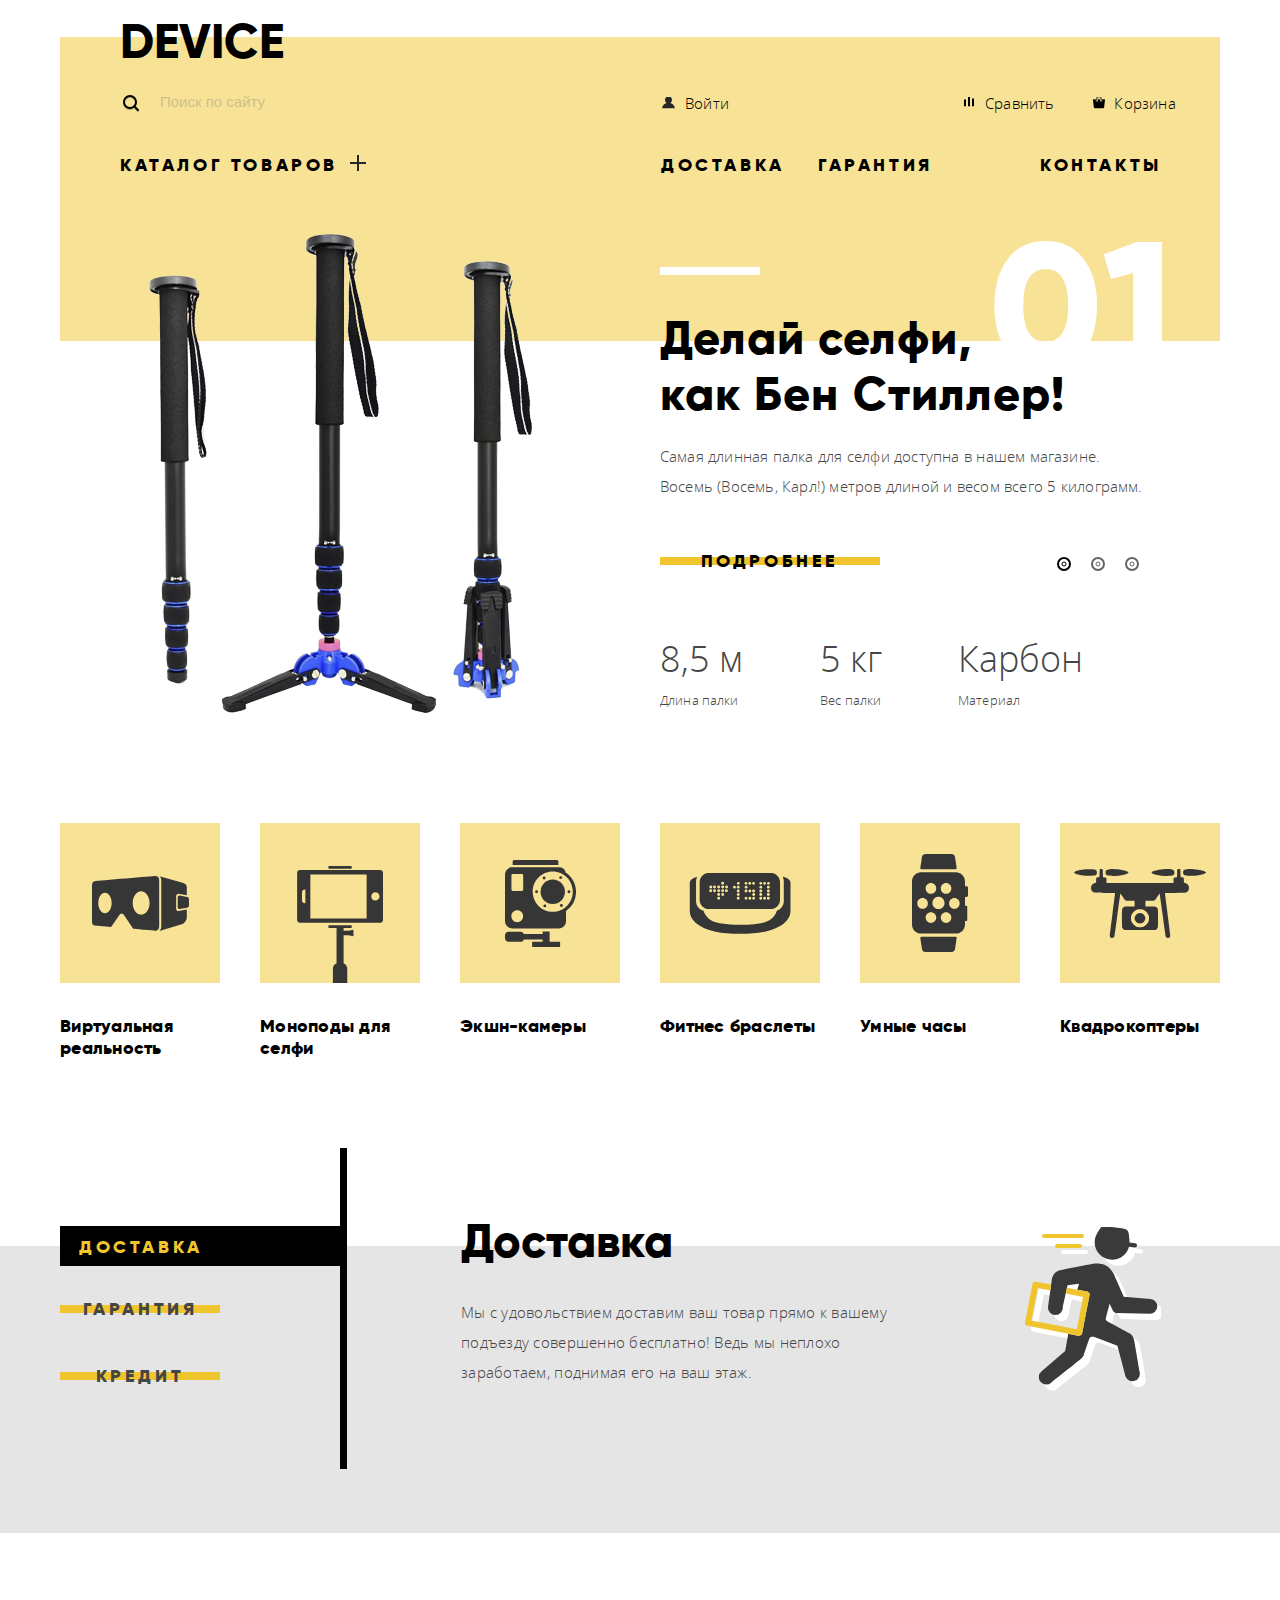
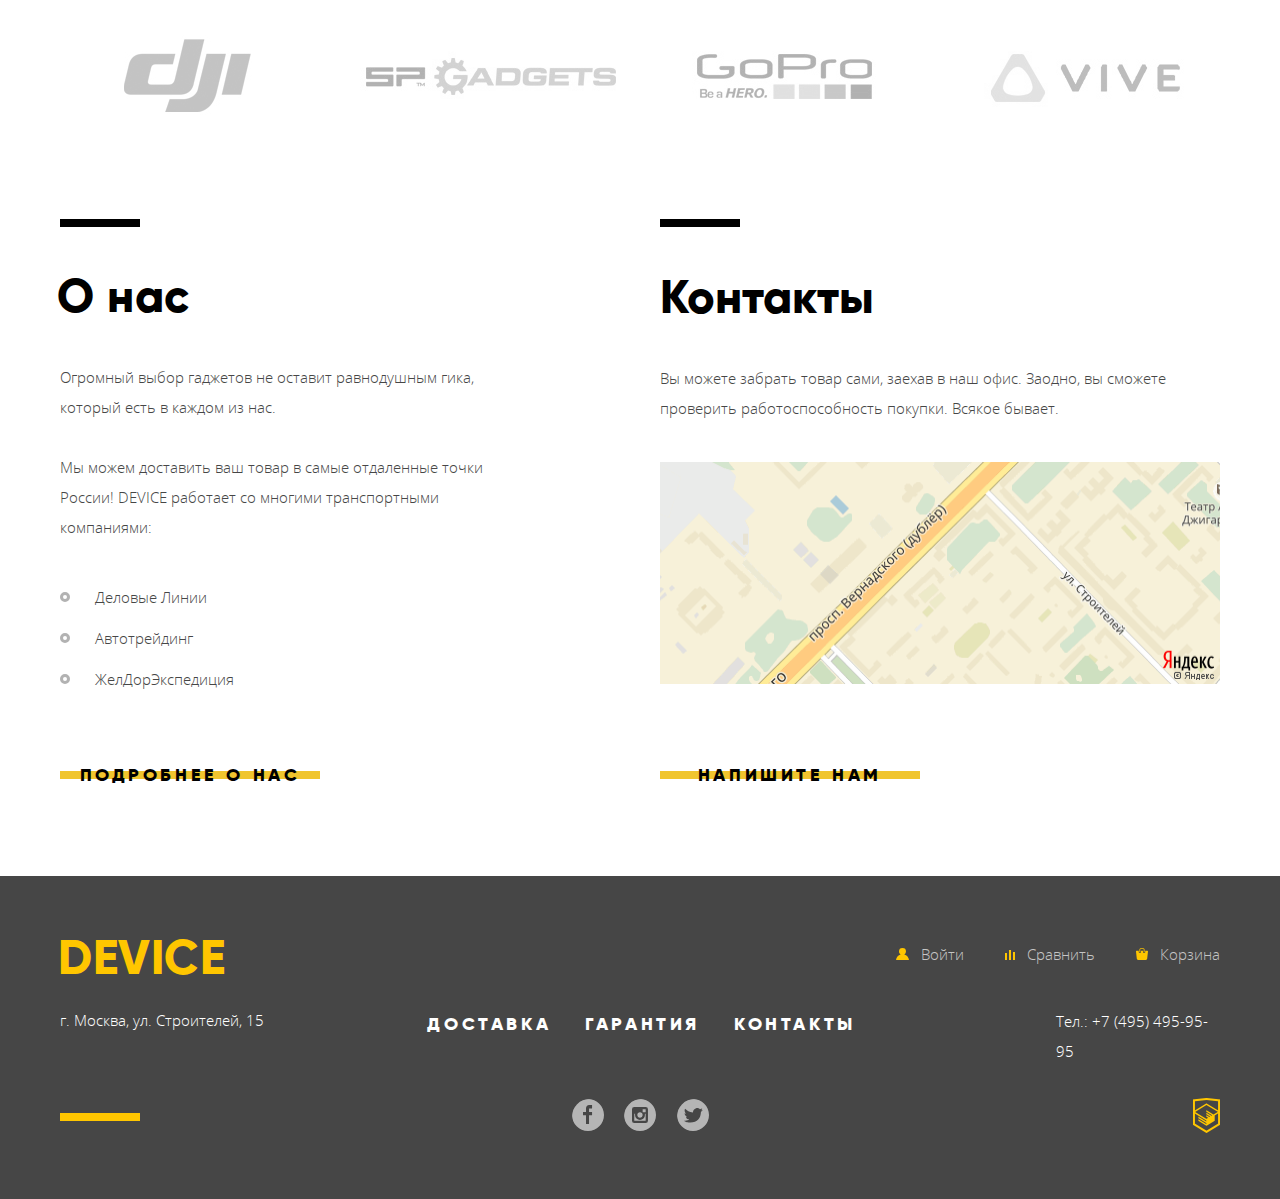
==== commit 3497d329: "Fixes for extra requirements." ====
--- a/index.html
+++ b/index.html
@@ -315,7 +315,7 @@
             <img src="img/map.png"  width="560" height="222" alt="улица Строителей, 15">
           </a>
         </div>
-        <a class="btn-device company-info__contacts-btn">Напишите нам</a>
+        <a href="feedback.html" class="btn-device company-info__contacts-btn">Напишите нам</a>
       </section>
     </div>
   </div>
@@ -323,7 +323,7 @@
 <footer class="page-footer">
   <div class="container">
     <div class="page-footer__info">
-      <a href="#" class="logotype page-footer__info-logotype">Device</a>
+      <a href="map.html" class="logotype page-footer__info-logotype">Device</a>
       <address class="page-footer__info-address">г. Москва, ул. Строителей, 15</address>
     </div>
     <div class="page-footer__menu">
--- a/css/style.css
+++ b/css/style.css
@@ -38,8 +38,6 @@
 *, *:before, *:after {
     -webkit-box-sizing: inherit;
     box-sizing: inherit;
-
-    /*outline: 1px dashed black;*/
 }
 
 html {
@@ -71,10 +69,6 @@
     text-decoration: none;
 }
 
-a:hover {
-    /*color: rgba(0, 0, 0, 0.6);*/
-}
-
 a:active {
     color: rgba(0, 0, 0, 0.3);
 }
@@ -85,13 +79,15 @@
 
 ***/
 
-.visually-hidden
-{
+.visually-hidden {
     position: absolute;
     overflow: hidden;
     clip: rect(0 0 0 0);
-    height: 1px; width: 1px;
-    margin: -1px; padding: 0; border: 0;
+    height: 1px;
+    width: 1px;
+    margin: -1px;
+    padding: 0;
+    border: 0;
 }
 
 /* Helper - center main content */
@@ -148,12 +144,11 @@
     -o-transition-duration: 300ms;
     transition-duration: 300ms;
 
-    content: '';
+    content: "";
 }
 
 .btn-device,
-.btn-device::before
-{
+.btn-device::before {
     width: 200px;
     margin: 0 auto;
 }
@@ -173,11 +168,9 @@
     color: rgba(0, 0, 0, 0.3);
 }
 
-
 .modal-feedback__user-data-input,
 .modal-feedback__user-data-input,
-.modal-feedback__message-input
-{
+.modal-feedback__message-input {
     width: 360px;
     padding: 20px;
     border: none;
@@ -188,29 +181,25 @@
 
 .modal-feedback__user-data-input:hover,
 .modal-feedback__user-data-input:hover,
-.modal-feedback__message-input:hover
-{
+.modal-feedback__message-input:hover {
     background: #eaeaea;
 }
 
 .modal-feedback__user-data-input:focus,
 .modal-feedback__user-data-input:focus,
-.modal-feedback__message-input:focus
-{
+.modal-feedback__message-input:focus {
     outline: 2px solid #f7e296;
 }
 
 .modal-feedback__user-data-input:invalid,
 .modal-feedback__user-data-input:invalid,
-.modal-feedback__message-input:invalid
-{
+.modal-feedback__message-input:invalid {
     background: #f6dada;
 }
 
 /* Breadcrumbs */
 
-.breadcrumbs-list
-{
+.breadcrumbs-list {
     margin: 0;
     margin-left: 60px;
     padding: 0;
@@ -257,11 +246,11 @@
 
 .breadcrumbs-link {
     display: inline-block;
+    vertical-align: top;
 
     max-width: 560px;
     max-height: 30px;
 
-
     text-decoration: none;
     opacity: inherit;
 }
@@ -284,11 +273,7 @@
     display: -ms-flexbox;
 
     display: flex;
-    -webkit-box-pack: center;
-    -ms-flex-pack: center;
     justify-content: center;
-    -webkit-box-align: center;
-    -ms-flex-align: center;
     align-items: center;
 
     margin: 0;
@@ -296,10 +281,6 @@
     min-height: 20px;
     height: 71px;
     margin-bottom: 73px;
-    padding-top: 25px;
-    padding-right: 125px;
-    padding-bottom: 25px;
-    padding-left: 125px;
 
     list-style: none;
     font-size: 0;
@@ -308,30 +289,32 @@
     background-color: #ebebeb;
 }
 
+.pagination__item:first-child {
+    text-align: left;
+}
+
+.pagination__item:last-child {
+    text-align: right;
+}
+
+.pagination__item-back .pagination__item-link,
+.pagination__item-forward .pagination__item-link {
+    width: 124px;
+    padding: 27px 5px 5px 32px;
+}
+
+.pagination__item-forward .pagination__item-link {
+    padding: 27px 25px 5px 2px;
+}
+
 .pagination__item:first-child,
-.pagination__item:last-child
-{
-    position: absolute;
-
-    display: -webkit-box;
-
-    display: -ms-flexbox;
-
-    display: flex;
-    -webkit-box-pack: center;
-    -ms-flex-pack: center;
-    justify-content: center;
-    -webkit-box-align: center;
-    -ms-flex-align: center;
-    align-items: center;
-
-    width: 130px;
-    height: 70px;
+.pagination__item:last-child {
+    flex: 1;
 }
 
 .pagination__item {
-    min-width: 34px;
-    margin-right: 10px;
+    padding: 0;
+    min-width: 41px;
 }
 
 .pagination {
@@ -342,12 +325,10 @@
 
 .pagination__item-link {
     display: inline-block;
-    padding: 20px;
-    width: 100%;
-    height: 100%;
-    font-family: "Gilroy ExtraBold","Arial",sans-serif;
+    vertical-align: middle;
+
+    font-family: "Gilroy ExtraBold", "Arial", sans-serif;
     font-size: 16px;
-    vertical-align: baseline;
     color: rgba(0, 0, 0, 0.3);
     text-transform: uppercase;
     text-decoration: none;
@@ -355,10 +336,9 @@
 
     font-weight: bold;
     line-height: 19px;
-    padding-top: 25px;
+    padding-top: 31px;
     padding-bottom: 26px;
-    padding-left: 10px;
-    padding-right: 10px;
+    padding-left: 8px;
 
     cursor: pointer;
 }
@@ -369,40 +349,26 @@
 
 .pagination__item-back,
 .pagination__item-forward {
-    position: absolute;
-    top: 0;
-
     width: 115px;
     height: 70px;
     color: #000000;
 }
 
-.pagination__item-back {
-    left: 0;
-}
-
 .pagination__item_disabled,
 .pagination__item_disabled:hover,
-.pagination__item_disabled:active
-{
+.pagination__item_disabled:active {
     cursor: default;
     background-color: #d9d9d9;
 }
 
-.pagination__item-forward {
-    right: 0;
-}
-
 .pagination__item-back .pagination__item-link,
 .pagination__item-forward .pagination__item-link,
-.pagination__item-link_active
-{
+.pagination__item-link_active {
     color: #000;
 }
 
 .pagination__item-link_active,
-.pagination__item-link_active:hover
-{
+.pagination__item-link_active:hover {
     background: none;
     cursor: default;
 }
@@ -432,23 +398,22 @@
 
     transform: translate(-50%, -50%);
 
-    -webkit-box-shadow:
-            -40px 0 40px -40px rgba(2, 4, 6, 0.75),
-            40px 0 40px -40px rgba(2, 4, 6, 0.75),
-            0 8px 20px 2px rgba(2, 4, 6, 0.2)
-
-;
-
-    box-shadow:
-            -40px 0 40px -40px rgba(2, 4, 6, 0.75),
-            40px 0 40px -40px rgba(2, 4, 6, 0.75),
-            0 8px 20px 2px rgba(2, 4, 6, 0.2)
-
-;
+    -webkit-box-shadow: -40px 0 40px -40px rgba(2, 4, 6, 0.75),
+    40px 0 40px -40px rgba(2, 4, 6, 0.75),
+    0 8px 20px 2px rgba(2, 4, 6, 0.2);
+
+    box-shadow: -40px 0 40px -40px rgba(2, 4, 6, 0.75),
+    40px 0 40px -40px rgba(2, 4, 6, 0.75),
+    0 8px 20px 2px rgba(2, 4, 6, 0.2);
 }
 
 .modal-window_show {
     display: block;
+
+    -webkit-animation: bounce;
+    animation: bounce;
+    -webkit-animation-duration: 500ms;
+    animation-duration: 500ms;
 }
 
 .modal-window__close {
@@ -471,8 +436,7 @@
 }
 
 .modal-window__close::after,
-.modal-window__close::before
-{
+.modal-window__close::before {
     position: absolute;
     top: 50%;
     left: 50%;
@@ -505,6 +469,34 @@
     opacity: 0.6;
 }
 
+/* Modal window animation */
+
+@-webkit-keyframes bounce {
+    0% {
+        -webkit-transform: translate(-30%, -50%);
+        transform: translate(-30%, -50%);
+        opacity: 0;
+    }
+    100% {
+        -webkit-transform: translateX(-50%, -50%);
+        transform: translateX(-50%, -50%);
+        opacity: 1;
+    }
+}
+
+@keyframes bounce {
+    0% {
+        -webkit-transform: translate(-30%, -50%);
+        transform: translate(-30%, -50%);
+        opacity: 0;
+    }
+    100% {
+        -webkit-transform: translateX(-50%, -50%);
+        transform: translateX(-50%, -50%);
+        opacity: 1;
+    }
+}
+
 /* Social buttons */
 
 .social-btn {
@@ -536,7 +528,6 @@
     min-height: 186px;
 
     background: #f7e296;
-    border: 1px solid transparent;
 
     background: -webkit-gradient(linear, left top, left bottom, color-stop(10%, white), color-stop(10%, transparent), color-stop(20%, transparent), color-stop(20%, #f7e296));
 
@@ -574,7 +565,7 @@
 }
 
 .page-header__nav-link {
-    font-family: "Gilroy ExtraBold","Arial",sans-serif;
+    font-family: "Gilroy ExtraBold", "Arial", sans-serif;
     font-size: 18px;
     font-weight: bold;
     line-height: 1.2em;
@@ -595,14 +586,15 @@
 /* Header - upper level (search + actions) */
 .page-header__logo {
     display: inline-block;
+    vertical-align: top;
+
     margin: 0;
     padding: 0;
-
     margin-top: 27px;
     margin-bottom: 18px;
 
     color: #000000;
-    font-family: "Gilroy ExtraBold","Arial",sans-serif;
+    font-family: "Gilroy ExtraBold", "Arial", sans-serif;
     font-size: 48px;
     font-weight: bold;
     text-transform: uppercase;
@@ -622,7 +614,7 @@
     display: -ms-flexbox;
     display: flex;
 
-    margin-bottom: 25px;
+    margin-bottom: 20px;
 }
 
 /* Header - search block */
@@ -636,7 +628,7 @@
     min-height: 57px;
     font-size: 15px;
     font-weight: 300;
-    font-family: "OpenSans","Segoe UI","Ubuntu","Droid Sans","Helvetica Neue",sans-serif;
+    font-family: "OpenSans", "Segoe UI", "Ubuntu", "Droid Sans", "Helvetica Neue", sans-serif;
     line-height: 36px;
     letter-spacing: 0.15px;
 }
@@ -662,6 +654,7 @@
 
 .search-form__field,
 .search-form__send {
+    outline: none;
     background-color: #f7e296;
 }
 
@@ -678,7 +671,7 @@
     font: inherit;
     color: #000;
     background-color: transparent;
-    background-image: url(../img/search.svg);
+    background-image: url("../img/search.svg");
     background-position: 3px 21px;
     background-repeat: no-repeat;
     border: 0;
@@ -692,8 +685,7 @@
 }
 
 .search-form__field:focus,
-.search-form__field:active
-{
+.search-form__field:active {
     color: #000000;
     opacity: 1;
 }
@@ -720,8 +712,7 @@
 }
 
 .search-form__send:hover,
-.search-form__send:focus
-{
+.search-form__send:focus {
     background: #000000;
     color: #ffffff;
 }
@@ -732,17 +723,12 @@
 
 /* Header - search form (show search bar functionality) */
 
-.search-form__send_active {
-    display: inline-block;
-}
-
 .search-form__field:focus {
     border-bottom: 2px solid black;
 }
 
 .search-form__field:focus + .search-form__send,
-.search-form__field + .search-form__send:active
-{
+.search-form__field + .search-form__send:active {
     visibility: visible;
 }
 
@@ -755,7 +741,7 @@
     -ms-flex-align: center;
     align-items: center;
 
-    width: 222px;
+    width: 232px;
 
     list-style: none;
     margin: 0;
@@ -764,37 +750,36 @@
 }
 
 .page-header__profile-link,
-.page-header__options-link
-{
+.page-header__options-link {
     position: relative;
-    /*margin-left: 37px;*/
-    padding-left: 24px;
+    padding-left: 21px;
     line-height: 36px;
     color: #000;
     text-decoration: none;
     letter-spacing: .012em;
 }
 
+.page-header__profile-link {
+    padding-left: 21px;
+}
+
 .page-header__options-item {
-    margin-left: 36px;
+    margin-left: 39px;
 }
 
 .page-header__profile-link:hover,
 .page-header__options-link:hover,
 .page-header__profile-link:focus,
-.page-header__options-link:focus
-{
+.page-header__options-link:focus {
     opacity: 0.6;
 }
 
 .page-header__profile-link:active,
-.page-header__options-link:active
-{
+.page-header__options-link:active {
     opacity: 0.3;
 }
 
-.page-header__profile-link_sign-in::before
-{
+.page-header__profile-link_sign-in::before {
     position: absolute;
     top: 50%;
     left: -2px;
@@ -815,12 +800,10 @@
     color: gray;
 }
 
-.page-header__options-link_compare::before
-{
+.page-header__options-link_compare::before {
     position: absolute;
     top: 50%;
     left: 0;
-
 
     width: 14px;
     height: 13px;
@@ -834,8 +817,7 @@
     content: "";
 }
 
-.page-header__options-link_cart::before
-{
+.page-header__options-link_cart::before {
     position: absolute;
     top: 50%;
     left: 0;
@@ -857,7 +839,6 @@
     display: -webkit-box;
     display: -ms-flexbox;
     display: flex;
-    /*flex-wrap: wrap;*/
     -webkit-box-align: center;
     -ms-flex-align: center;
     align-items: center;
@@ -868,7 +849,7 @@
 
     list-style: none;
     margin: 0;
-    margin-left: 42px;
+    margin-left: 29px;
     padding: 0;
 }
 
@@ -895,8 +876,14 @@
     padding: 0;
 }
 
+.page-header__nav-item {
+    width: 175px;
+}
+
 .page-header__nav-item:first-of-type {
     position: relative;
+    width: 273px;
+    margin-right: 268px;
 }
 
 .page-header__nav-item:first-of-type .page-header__nav-link::after {
@@ -911,15 +898,15 @@
 }
 
 .page-header__nav-item:nth-of-type(2) {
-    margin-left: 319px;
+    width: 157px;
 }
 
 .page-header__nav-item:nth-of-type(3) {
-    margin-left: 34px;
+    margin-right: 47px;
 }
 
 .page-header__nav-item:nth-of-type(4) {
-    margin-left: 106px;
+    width: 120px;
 }
 
 /* Header - catalog (show menu functionality) */
@@ -945,21 +932,19 @@
     list-style: none;
 
     background: #f7e296;
-
-    /*outline: 1px dashed blue;*/
 }
 
 .page-header__nav-goods::before {
     position: absolute;
     top: -7px;
-    left: -61px;
-
-    width: 1161px;
+    left: -60px;
+
+    width: 1160px;
     min-height: 168px;
 
     background: #f7e296;
 
-    content: '';
+    content: "";
 }
 
 .page-header__nav-goods-item {
@@ -974,8 +959,7 @@
 }
 
 .page-header__nav-item:first-of-type .page-header__nav-link:hover + .page-header__nav-goods,
-.page-header__nav-goods:hover
-{
+.page-header__nav-goods:hover {
     display: -webkit-box;
     display: -ms-flexbox;
     display: flex;
@@ -991,7 +975,7 @@
 }
 
 .page-header__nav-goods-link:hover {
-    color: rgba(0,0,0,.6);
+    color: rgba(0, 0, 0, .6);
 }
 
 /***
@@ -1013,7 +997,7 @@
 }
 
 .page-footer .page-footer__menu-link {
-    font-family: "Gilroy ExtraBold","Arial",sans-serif;
+    font-family: "Gilroy ExtraBold", "Arial", sans-serif;
     font-size: 18px;
     line-height: 22px;
     color: #fff;
@@ -1022,8 +1006,7 @@
 }
 
 .page-footer__actions-link {
-    padding-left: 25px;
-    color: rgba(255,255,255, 0.7);
+    color: rgba(255, 255, 255, 0.7);
     text-decoration: none;
 }
 
@@ -1035,11 +1018,12 @@
 .page-footer__actions-link svg {
     margin-right: 8px;
 }
+
 .page-footer__actions-link svg:hover {
     opacity: 0.6;
 }
 
-.page-footer__actions-link  path {
+.page-footer__actions-link path {
     fill: rgba(255, 198, 0, 1);
 }
 
@@ -1060,7 +1044,6 @@
 .page-footer__actions-link:active path {
     fill: rgba(255, 198, 0, 0.3);
 }
-
 
 .page-footer .container {
     display: -webkit-box;
@@ -1074,10 +1057,15 @@
     margin-top: 50px;
 }
 
+.page-footer__actions {
+    margin-left: 25px;
+}
+
 .page-footer__info {
     position: relative;
 
     width: 280px;
+    margin-top: 54px;
 }
 
 .page-footer__info::after {
@@ -1088,14 +1076,14 @@
     height: 8px;
 
     background: #ffc600;
-    content: '';
+    content: "";
 }
 
 .page-footer__info-logotype {
     margin-top: 5px;
     margin-left: -2px;
 
-    font-family: "Gilroy ExtraBold","Arial",sans-serif;
+    font-family: "Gilroy ExtraBold", "Arial", sans-serif;
     font-size: 48px;
     color: #ffc600;
     letter-spacing: .012em;
@@ -1104,24 +1092,24 @@
 }
 
 .page-footer__info-address {
-    margin-top: 32px;
+    margin-top: 22px;
     line-height: 30px;
     color: #ffffff;
 }
 
+.page-footer_catalog .page-footer__info-address {
+    margin-top: 25px;
+}
+
 .page-footer__social {
     display: -webkit-box;
     display: -ms-flexbox;
     display: flex;
-    margin-left: -34px;
-    -webkit-box-pack: center;
-    -ms-flex-pack: center;
-    justify-content: center;
-}
-
-a[class*="page-footer__social-"]
-{
-    margin-left: 24px;
+    align-self: center;
+
+    width: 140px;
+
+    justify-content: space-between;
 }
 
 .page-footer__social-btn_facebook {
@@ -1137,9 +1125,12 @@
 }
 
 .page-footer__menu {
+    display: flex;
+    flex-direction: column;
+
     width: 440px;
     margin-top: 100px;
-    margin-left: 87px;
+    margin-left: 96px;
 }
 
 .page-footer__menu-item:not(:first-of-type) {
@@ -1163,12 +1154,10 @@
 
 .page-footer__menu-list,
 .page-footer__profile-list,
-.page-footer__actions-list
-{
-    display: -webkit-box;
-    display: -ms-flexbox;
-    display: flex;
-    /*flex-wrap: wrap;*/
+.page-footer__actions-list {
+    display: -webkit-box;
+    display: -ms-flexbox;
+    display: flex;
 
     margin: 0;
     padding: 0;
@@ -1179,13 +1168,17 @@
 .page-footer__menu-list {
     margin-top: 20px;
     margin-bottom: 60px;
+}
+
+.page-footer_catalog .page-footer__menu-list {
+    margin-top: 23px;
 }
 
 .page-footer__actions-list {
     -webkit-box-pack: justify;
     -ms-flex-pack: justify;
     justify-content: space-between;
-    margin-left: 3px;
+    margin-left: 15px;
     margin-bottom: 37px;
 }
 
@@ -1202,7 +1195,7 @@
     -ms-flex-item-align: end;
     align-self: flex-end;
 
-    width: 170px;
+    width: 164px;
     height: 30px;
     margin-bottom: 62px;
 
@@ -1244,11 +1237,11 @@
     padding-top: 45px;
     margin-bottom: 93px;
 
-    background: -webkit-linear-gradient( top, #f7e296 156px, transparent 156px );
-
-    background: -o-linear-gradient( top, #f7e296 156px, transparent 156px );
-
-    background: linear-gradient( to bottom, #f7e296 156px, transparent 156px )
+    background: -webkit-linear-gradient(top, #f7e296 156px, transparent 156px);
+
+    background: -o-linear-gradient(top, #f7e296 156px, transparent 156px);
+
+    background: linear-gradient(to bottom, #f7e296 156px, transparent 156px)
 }
 
 .slider-promo::before {
@@ -1270,7 +1263,6 @@
 .slider-promo__controls-control {
     display: none;
 }
-
 
 .slider-promo__item-photo-container {
     width: 522px;
@@ -1284,10 +1276,7 @@
     position: relative;
 
     width: 1040px;
-    max-height: 531px;
     margin: 0 auto;
-
-    /*outline: 1px dashed orange;*/
 }
 
 .slider-promo__item-container {
@@ -1313,7 +1302,7 @@
 
     content: "00";
     color: white;
-    font-family: "Gilroy ExtraBold","Arial",sans-serif;
+    font-family: "Gilroy ExtraBold", "Arial", sans-serif;
     font-size: 180px;
     line-height: 180px;
     letter-spacing: 4px;
@@ -1332,8 +1321,7 @@
 }
 
 .slider-promo__item:nth-of-type(2)::before,
-.slider-promo__item:nth-of-type(3)::before
-{
+.slider-promo__item:nth-of-type(3)::before {
     right: 34px;
 }
 
@@ -1344,8 +1332,6 @@
 
     margin-top: 45px;
     margin-left: auto;
-
-    /*outline: 1px dashed black;*/
 }
 
 .slider-promo__item-info-title {
@@ -1372,7 +1358,6 @@
 
     width: 485px;
     min-height: 95px;
-    max-height: 95px;
     line-height: 30px;
     letter-spacing: .012em;
     word-spacing: .01em;
@@ -1418,7 +1403,7 @@
     margin-top: 10px;
     font-size: 13px;
     line-height: 20px;
-    font-family: "Open Sans Light","Arial",sans-serif;
+    font-family: "Open Sans Light", "Arial", sans-serif;
     vertical-align: baseline;
     letter-spacing: .012em;
 }
@@ -1433,8 +1418,6 @@
     min-height: 50px;
 
     text-align: center;
-
-    /*outline: 1px dashed green;*/
 }
 
 .slider-promo__controls-label {
@@ -1460,7 +1443,7 @@
     top: 50%;
     left: 50%;
 
-    content: '';
+    content: "";
 
     width: 5px;
     height: 5px;
@@ -1475,24 +1458,24 @@
 
     transform: translate(-50%, -50%);
 }
+.slider-promo__item-info {
+    position: relative;
+}
 
 .slider-promo__item-info-btn {
     margin-bottom: 59px;
 }
 
 .slider-promo__item-info-btn,
-.slider-promo__item-info-btn::before
-{
+.slider-promo__item-info-btn::before {
     width: 220px;
 }
 
 /* Slider - label functilnality */
-
 
 .slider-promo #promo-slide-1:checked ~ .slider-promo-container .slider-promo__item:nth-of-type(1),
 .slider-promo #promo-slide-2:checked ~ .slider-promo-container .slider-promo__item:nth-of-type(2),
-.slider-promo #promo-slide-3:checked ~ .slider-promo-container .slider-promo__item:nth-of-type(3)
-{
+.slider-promo #promo-slide-3:checked ~ .slider-promo-container .slider-promo__item:nth-of-type(3) {
     display: -webkit-box;
     display: -ms-flexbox;
     display: flex;
@@ -1500,8 +1483,7 @@
 
 #promo-slide-1:checked ~ .slider-promo__controls .slider-promo__controls-label[for="promo-slide-1"],
 #promo-slide-2:checked ~ .slider-promo__controls .slider-promo__controls-label[for="promo-slide-2"],
-#promo-slide-3:checked ~ .slider-promo__controls .slider-promo__controls-label[for="promo-slide-3"]
-{
+#promo-slide-3:checked ~ .slider-promo__controls .slider-promo__controls-label[for="promo-slide-3"] {
     opacity: 1;
 }
 
@@ -1526,7 +1508,7 @@
 .categories__box-title {
     font-size: 18px;
     line-height: 22px;
-    font-family: "Gilroy ExtraBold","Arial",sans-serif;
+    font-family: "Gilroy ExtraBold", "Arial", sans-serif;
     vertical-align: top;
     color: #000;
     text-decoration: none;
@@ -1557,14 +1539,12 @@
 }
 
 .categories__box-container:hover .categories__box-image,
-.categories__box-container:active .categories__box-image
-{
+.categories__box-container:active .categories__box-image {
     background-color: #f0c52e;
 }
 
 .categories__box-container:active .categories__box-photo,
-.categories__box-container:active .categories__box-title
-{
+.categories__box-container:active .categories__box-title {
     opacity: 0.3;
 }
 
@@ -1613,7 +1593,7 @@
 
     background: black;
 
-    content: '';
+    content: "";
 }
 
 .slider-services__items {
@@ -1682,7 +1662,7 @@
 
 .slider-services__items-title {
     font-size: 47px;
-    font-family: "Gilroy ExtraBold","Arial",sans-serif;
+    font-family: "Gilroy ExtraBold", "Arial", sans-serif;
     color: #000;
 }
 
@@ -1692,15 +1672,13 @@
 
 #slider-services__menu-item-delivery:checked ~ .slider-services__items #slider-services_delivery,
 #slider-services__menu-item-warranty:checked ~ .slider-services__items #slider-services_warranty,
-#slider-services__menu-item-credit:checked ~ .slider-services__items #slider-services_credit
-{
+#slider-services__menu-item-credit:checked ~ .slider-services__items #slider-services_credit {
     display: block
 }
 
 #slider-services__menu-item-delivery:checked ~ .slider-services__menu label[for="slider-services__menu-item-delivery"],
 #slider-services__menu-item-warranty:checked ~ .slider-services__menu label[for="slider-services__menu-item-warranty"],
-#slider-services__menu-item-credit:checked ~ .slider-services__menu label[for="slider-services__menu-item-credit"]
-{
+#slider-services__menu-item-credit:checked ~ .slider-services__menu label[for="slider-services__menu-item-credit"] {
     width: 280px;
     height: 40px;
 
@@ -1711,8 +1689,8 @@
     -webkit-box-shadow: none;
     box-shadow: none;
 
-    padding-top: 3px;
-    padding-left: 19px;
+    padding: 3px 19px;
+    padding-top: 6px;
 }
 
 #slider-services__menu-item-delivery:checked ~ .slider-services__menu label[for="slider-services__menu-item-delivery"]::before,
@@ -1746,7 +1724,9 @@
 
 .brands__list-link {
     position: relative;
+
     display: inline-block;
+    vertical-align: top;
 
     width: 260px;
     height: 109px;
@@ -1761,7 +1741,6 @@
     left: 0;
 
     width: 100%;
-    /*height: 100%;*/
 }
 
 .brands__list-link:hover,
@@ -1789,15 +1768,13 @@
 }
 
 .company-info__about-title,
-.company-info__contacts-title
-{
+.company-info__contacts-title {
     margin: 0;
     padding: 0;
 }
 
 .company-info__btn,
-.company-info__btn::before
-{
+.company-info__btn::before {
     width: 260px;
 }
 
@@ -1822,8 +1799,7 @@
 }
 
 .company-info__contacts-btn,
-.company-info__contacts-btn::before
-{
+.company-info__contacts-btn::before {
     width: 260px;
 }
 
@@ -1835,14 +1811,12 @@
 }
 
 .company-info__about,
-.company-info__contacts
-{
+.company-info__contacts {
     position: relative;
 }
 
 .company-info__about::before,
-.company-info__contacts::before
-{
+.company-info__contacts::before {
     position: absolute;
     top: -50px;
 
@@ -1850,7 +1824,7 @@
     height: 8px;
 
     background: black;
-    content: '';
+    content: "";
 }
 
 .company-info__about-description {
@@ -1894,7 +1868,7 @@
     -ms-transform: translateY(-50%);
     transform: translateY(-50%);
 
-    content: '';
+    content: "";
 }
 
 /***
@@ -1905,6 +1879,9 @@
 
 .catalog-title {
     margin-left: 60px;
+    margin-bottom: 29px;
+
+    letter-spacing: 0.01em;
 }
 
 .products {
@@ -1929,8 +1906,7 @@
 }
 
 .products__items-filter-color-label,
-.products__items-filter-bluetooth-label
-{
+.products__items-filter-bluetooth-label {
     position: relative;
     display: block;
     padding-left: 39px;
@@ -1944,8 +1920,7 @@
     overflow: hidden;
 }
 
-.products__items-filter-color-label::before
-{
+.products__items-filter-color-label::before {
     position: absolute;
     top: 8px;
     left: 0;
@@ -1955,14 +1930,13 @@
 
     background: url("../img/checkbox-off.svg") no-repeat;
 
-    content: '';
+    content: "";
 }
 
 .products__items-filter-color-input:checked + .products__items-filter-color-label::before {
     background: url("../img/checkbox-on.svg") no-repeat;
 }
 
-
 .products__items-filter-bluetooth-label::before {
     position: absolute;
     top: 6px;
@@ -1973,7 +1947,7 @@
 
     background: url("../img/radio-off.svg") no-repeat;
 
-    content: '';
+    content: "";
 }
 
 .products__items-filter-bluetooth-input:checked + .products__items-filter-bluetooth-label::before {
@@ -1995,13 +1969,8 @@
     display: flex;
 }
 
-.products__titles,
-.products__items
-{
-    background: -webkit-gradient(linear, left top, right top, color-stop(34.6%, #dbdbdb), color-stop(34.6%, #ebebeb), to(#ebebeb));
-    background: -webkit-linear-gradient(left, #dbdbdb 34.6%, #ebebeb 34.6%, #ebebeb 100%);
-    background: -o-linear-gradient(left, #dbdbdb 34.6%, #ebebeb 34.6%, #ebebeb 100%);
-    background: linear-gradient(to right, #dbdbdb 34.6%, #ebebeb 34.6%, #ebebeb 100%);
+.products__titles {
+    background: linear-gradient(to right, #dbdbdb 32.6%, #ebebeb 32.6%, #ebebeb 100%);
 }
 
 .products__filter-title {
@@ -2011,8 +1980,7 @@
 }
 
 .products__filter-title,
-.products__sort-title
-{
+.products__sort-title {
     margin: 0 0 0 60px;
     padding-right: 68px;
     font-size: 16px;
@@ -2028,7 +1996,7 @@
     display: -webkit-box;
     display: -ms-flexbox;
     display: flex;
-    margin-top: 20px;
+    margin-top: 19px;
 
     -webkit-box-align: center;
 
@@ -2068,17 +2036,18 @@
 
     width: 49px;
     height: 20px;
-
-    /*outline: 1px dashed green;*/
 }
 
 .products__sort-list-item {
     display: inline-block;
+    vertical-align: top;
+
     margin-left: 25px;
 }
 
 .products__sort-type-icon {
     display: inline-block;
+    vertical-align: top;
 
     width: 0;
     height: 0;
@@ -2109,7 +2078,6 @@
     margin-left: 17px;
 }
 
-
 .products__items .container {
     display: -webkit-box;
     display: -ms-flexbox;
@@ -2142,22 +2110,25 @@
     margin-top: 70px;
 }
 
+.products__items-item:nth-of-type(2) .products__items-item-link {
+    width: 256px;
+    word-spacing: 25px;
+}
+
 .products__items-item-description {
     display: -webkit-box;
     display: -ms-flexbox;
     display: flex;
-    -webkit-box-pack: justify;
-    -ms-flex-pack: justify;
     justify-content: space-between;
-    margin-top: 20px;
+    margin-top: 21px;
 }
 
 .products__items-item-link {
-    width: 256px;
+    width: 266px;
     margin: 0;
     font-size: 18px;
     line-height: 24px;
-    font-family: "Gilroy ExtraBold","Arial",sans-serif;
+    font-family: "Gilroy ExtraBold", "Arial", sans-serif;
     color: #000;
     letter-spacing: .012em;
 
@@ -2196,10 +2167,6 @@
 
 .products__items-item:nth-of-type(2n) {
     margin-left: 40px;
-}
-
-.products__items-item-mask_show { /* for debugging */
-    display: block;
 }
 
 .products__items-item-controls {
@@ -2249,7 +2216,7 @@
 
     line-height: 36px;
     text-align: center;
-    color: rgba(0,0,0,.5);
+    color: rgba(0, 0, 0, .5);
     font-size: 13px;
 
     opacity: 0.6;
@@ -2264,23 +2231,19 @@
 }
 
 .products__items-item-price {
-    letter-spacing: 1px;
-}
-
-.products__items-filter {
-    /*outline: 1px dashed green;*/
+    font-size: 16px;
+    font-weight: 300;
+    letter-spacing: 0.16px;
+    color: #464646;
 }
 
 .products__items {
-    background: -webkit-gradient(linear, left top, right top, color-stop(34.6%, #ebebeb), color-stop(34.6%, #ffffff), to(#ffffff));
-    background: -webkit-linear-gradient(left, #ebebeb 34.6%, #ffffff 34.6%, #ffffff 100%);
-    background: -o-linear-gradient(left, #ebebeb 34.6%, #ffffff 34.6%, #ffffff 100%);
-    background: linear-gradient(to right, #ebebeb 34.6%, #ffffff 34.6%, #ffffff 100%);
+    background: linear-gradient(to right, #ebebeb 32.6%, #ffffff 32.6%, #ffffff 100%);
 }
 
 .products__items-filter-container {
     border: none;
-    margin-bottom: 23px;
+    margin-bottom: 26px;
 }
 
 .products__items-filter-title {
@@ -2291,12 +2254,11 @@
     padding-top: 11px;
 
     font-size: 18px;
-    font-family: "Gilroy ExtraBold","Arial",sans-serif;
+    font-family: "Gilroy ExtraBold", "Arial", sans-serif;
     color: #000000;
 }
 
-.products__items-filter-container:nth-of-type(2) .products__items-filter-title
-{
+.products__items-filter-container:nth-of-type(2) .products__items-filter-title {
     margin-bottom: 18px;
 }
 
@@ -2321,7 +2283,7 @@
 }
 
 .products__items-filter-title::before {
-    content: '';
+    content: "";
 
     position: absolute;
     top: 1px;
@@ -2330,7 +2292,6 @@
     height: 2px;
     background: black;
 }
-
 
 .range-control {
     position: relative;
@@ -2362,7 +2323,7 @@
 }
 
 .range-control__toggle::before {
-    content: '';
+    content: "";
     position: absolute;
     background: #ababab;
     width: 5px;
@@ -2390,19 +2351,18 @@
     font-size: 14px;
     font-weight: 300;
     line-height: 22.27px;
-    color: rgba(0,0,0,.2);
+    color: rgba(0, 0, 0, .2);
 }
 
 .range-control__selected-price-min,
-.range-control__selected-price-max
-{
+.range-control__selected-price-max {
     width: 87px;
-    height: 15px;
+    height: 20px;
     border: 0;
 
     background-color: transparent;
     font: inherit;
-    color: rgba(0,0,0,.2);
+    color: rgba(0, 0, 0, .2);
 }
 
 .range-control__toggle_min {
@@ -2458,8 +2418,7 @@
 }
 
 .modal-feedback__user-data-input,
-.modal-feedback__message-input
-{
+.modal-feedback__message-input {
     margin-top: 13px;
 }
 
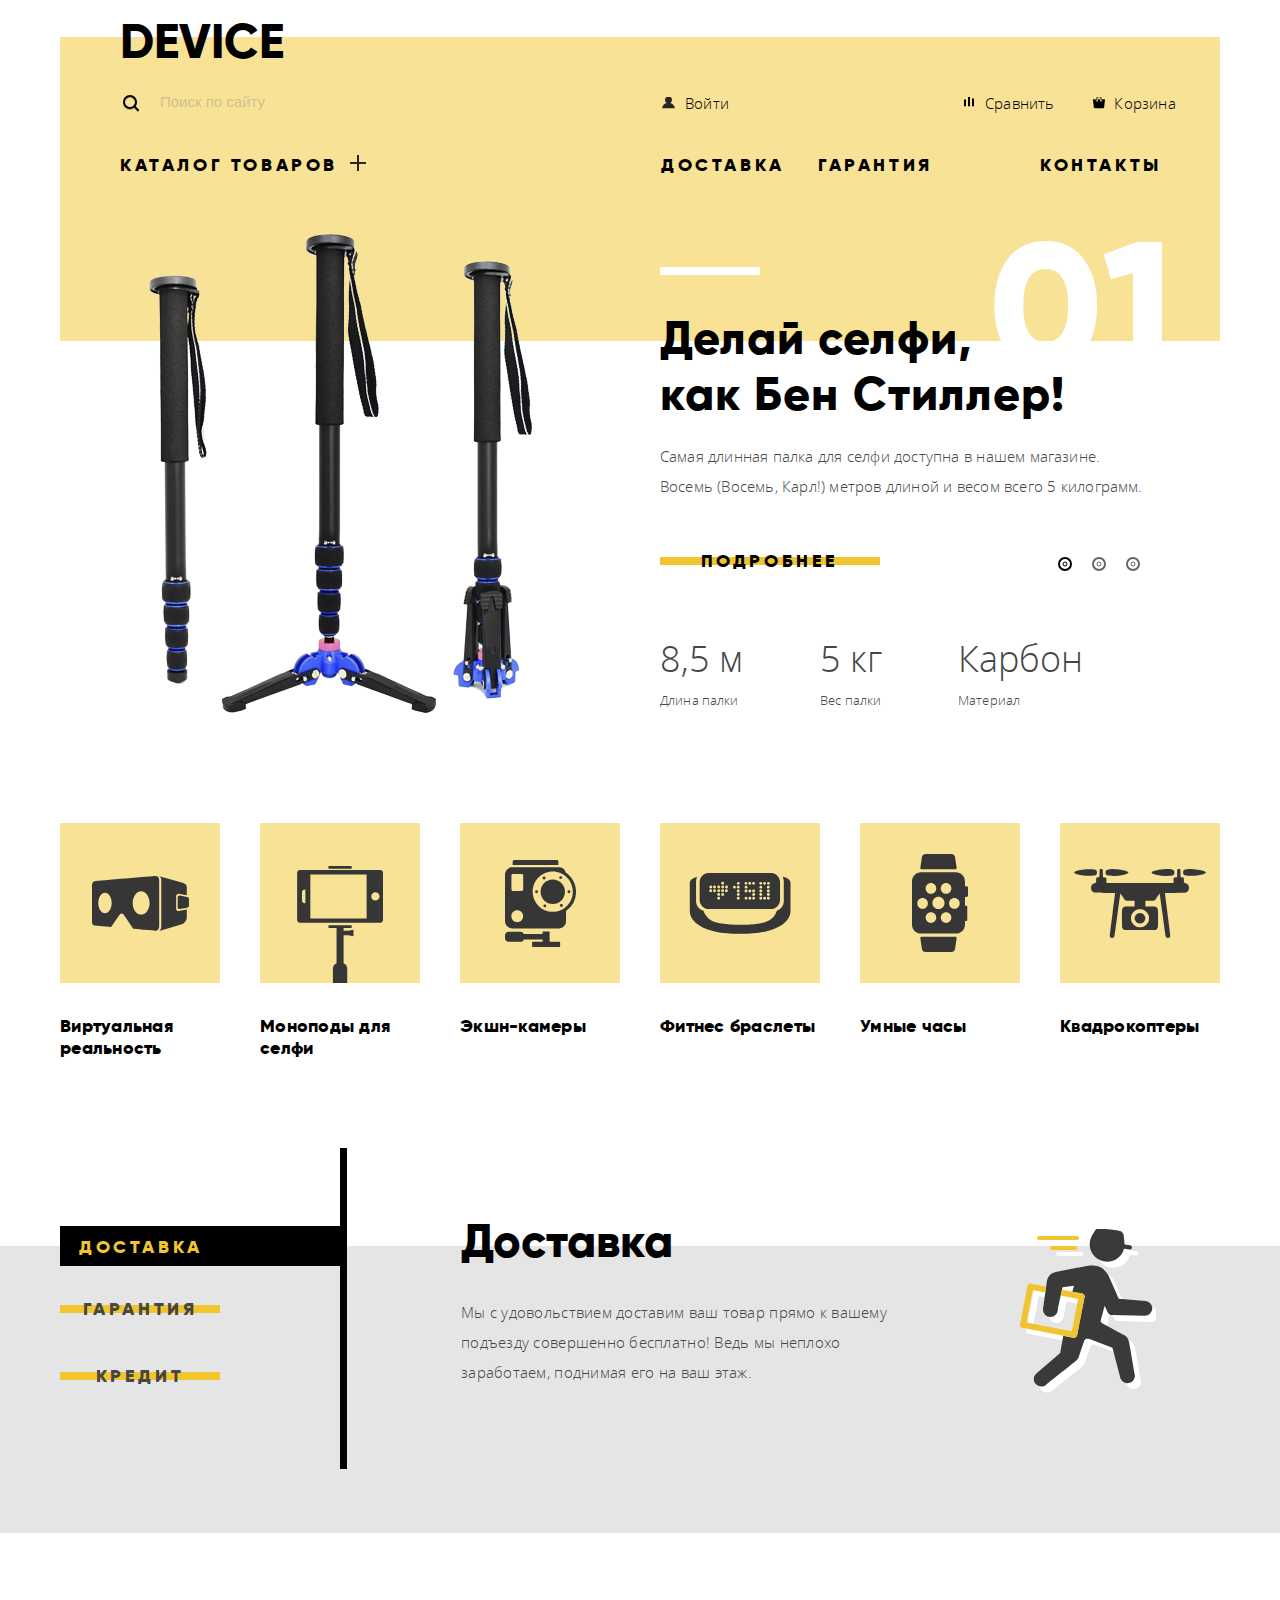
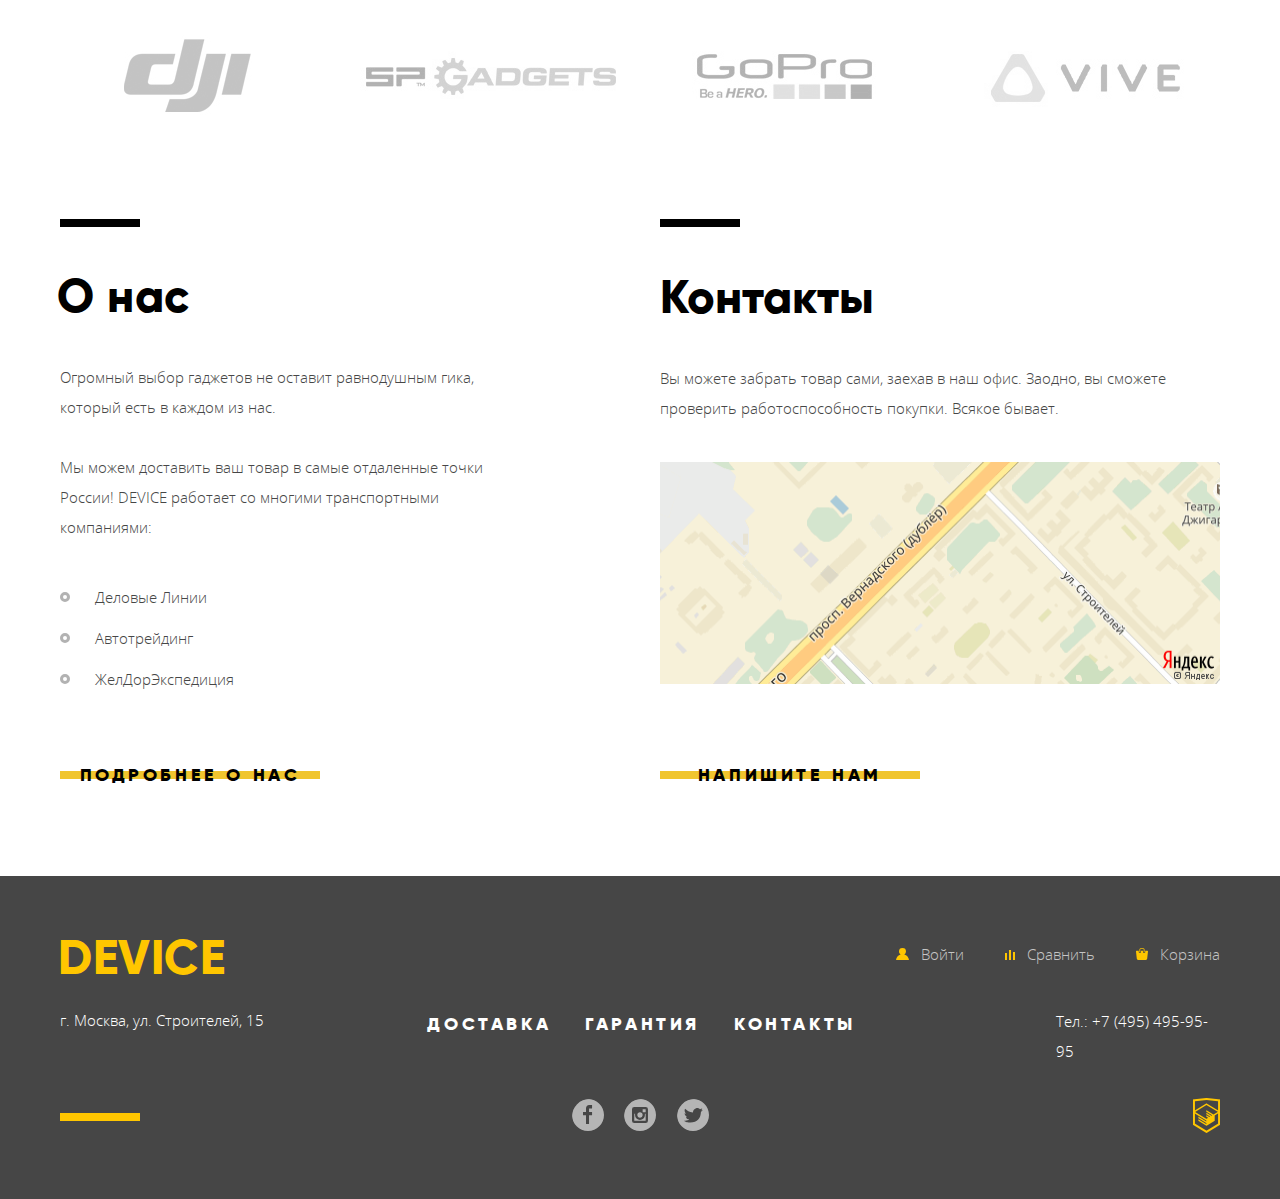
==== commit 29129e6b: "Minify CSS and JS." ====
--- a/index.html
+++ b/index.html
@@ -3,7 +3,7 @@
 <head>
   <meta charset="utf-8">
   <link href="css/normalize.css" rel="stylesheet">
-  <link href="css/style.css" rel="stylesheet">
+  <link href="css/style.min.css" rel="stylesheet">
   <title>HTML Academy: Девайс</title>
 </head>
 <body>
@@ -413,6 +413,6 @@
   </div>
 </section>
 <script src="https://api-maps.yandex.ru/2.1/?lang=ru_RU" type="text/javascript"></script>
-<script src="js/script.js" type="text/javascript"></script>
+<script src="js/script.min.js" type="text/javascript"></script>
 </body>
 </html>--- a/css/style.min.css
+++ b/css/style.min.css
@@ -0,0 +1 @@
+a,h1,h2{color:#000}.breadcrumbs-item::after,.btn-device::before,.page-header__search::before{content:""}.page-footer__actions,.page-footer__menu,.products__items-item-controls{-webkit-box-orient:vertical;-webkit-box-direction:normal}@font-face{font-weight:700;font-family:"Gilroy ExtraBold";font-style:normal;src:url(../fonts/gilroyextrabold.woff) format("woff"),url(../fonts/gilroyextrabold.woff2) format("woff2")}@font-face{font-weight:lighter;font-family:"Gilroy Light";font-style:normal;src:url(../fonts/gilroylight.woff) format("woff"),url(../fonts/gilroylight.woff2) format("woff2")}@font-face{font-weight:400;font-family:"Open Sans";font-style:normal;src:url(../fonts/opensans.woff) format("woff"),url(../fonts/opensans.woff2) format("woff2")}@font-face{font-weight:lighter;font-family:"Open Sans Light";font-style:normal;src:url(../fonts/opensanslight.woff) format("woff"),url(../fonts/opensanslight.woff2) format("woff2")}*,:after,:before{-webkit-box-sizing:inherit;box-sizing:inherit}html{-webkit-box-sizing:border-box;box-sizing:border-box}body{line-height:30px;min-width:1240px;font-weight:400;font-size:15px;font-family:"Open Sans Light",Arial,sans-serif;color:#464646}.page-header__logo,.page-header__nav-link,.pagination__item-link{font-weight:700;text-transform:uppercase;text-decoration:none}.btn-device,.page-header__logo,.page-header__nav-link,.pagination__item-link,h1,h2{font-family:"Gilroy ExtraBold",Arial,sans-serif}h1,h2{font-size:47px}a{text-decoration:none}.btn-device:active,a:active{color:rgba(0,0,0,.3)}.visually-hidden{position:absolute;overflow:hidden;clip:rect(0 0 0 0);height:1px;width:1px;margin:-1px;padding:0;border:0}.container{width:1160px;margin:0 auto}.btn-device{position:relative;z-index:1;display:inline-block;vertical-align:middle;padding-top:10px;padding-bottom:9px;border:none;font-size:18px;text-transform:uppercase;text-align:center;letter-spacing:3.6px;overflow:hidden;background-color:rgba(255,255,255,0)}.btn-device::before{position:absolute;left:0;top:50%;z-index:-1;display:block;-webkit-box-shadow:0 0 0 4px rgba(240,197,46,1);box-shadow:0 0 0 4px rgba(240,197,46,1);-webkit-transition-property:-webkit-box-shadow;-o-transition-property:box-shadow;transition-property:box-shadow;transition-property:box-shadow,-webkit-box-shadow;-webkit-transition-duration:.3s;-o-transition-duration:.3s;transition-duration:.3s}.btn-device,.btn-device::before{width:200px;margin:0 auto}.btn-device:active::before,.btn-device:focus::before,.btn-device:hover::before{-webkit-box-shadow:0 0 0 20px rgba(240,197,46,1);box-shadow:0 0 0 20px rgba(240,197,46,1)}.modal-feedback__message-input,.modal-feedback__user-data-input{width:360px;padding:20px;border:none;color:#bababa;background:#f2f2f2}.modal-feedback__message-input:hover,.modal-feedback__user-data-input:hover{background:#eaeaea}.modal-feedback__message-input:focus,.modal-feedback__user-data-input:focus{outline:#f7e296 solid 2px}.modal-feedback__message-input:invalid,.modal-feedback__user-data-input:invalid{background:#f6dada}.breadcrumbs-list{margin:0 0 0 60px;padding:0;list-style:none}.breadcrumbs-item{display:inline-block;position:relative;padding-right:21px;letter-spacing:0;font-size:14px;line-height:31px;overflow:hidden;opacity:.6}.breadcrumbs-item:not(:first-child){margin-left:13px}.breadcrumbs-item::after{position:absolute;top:12px;right:-2px;bottom:13px;width:7px;height:7px;background-position:-4px -403px;background-image:url(../img/sprite.png);background-repeat:no-repeat}.breadcrumbs-item:last-child::after{background:0 0}.breadcrumbs-link{display:inline-block;vertical-align:top;max-width:560px;max-height:30px;text-decoration:none;opacity:inherit}.page-header__actions,.pagination__list{display:-webkit-box;display:-ms-flexbox}.breadcrumbs-link:hover{opacity:1}.breadcrumbs-link:active{opacity:.1}.pagination__list{position:relative;display:flex;-webkit-box-pack:center;-ms-flex-pack:center;justify-content:center;-webkit-box-align:center;-ms-flex-align:center;align-items:center;margin:0 0 73px;padding:0;min-height:20px;height:71px;list-style:none;font-size:0;text-align:center;background-color:#ebebeb}.pagination__item:first-child{text-align:left}.pagination__item:last-child{text-align:right}.pagination__item-back .pagination__item-link,.pagination__item-forward .pagination__item-link{width:124px;padding:27px 5px 5px 32px}.pagination__item-forward .pagination__item-link{padding:27px 25px 5px 2px}.pagination__item:first-child,.pagination__item:last-child{-webkit-box-flex:1;-ms-flex:1;flex:1}.pagination__item{padding:0;min-width:41px}.pagination{margin-top:50px;width:760px;min-height:70px}.pagination__item-link{display:inline-block;vertical-align:middle;font-size:16px;color:rgba(0,0,0,.3);letter-spacing:3.5px;line-height:19px;padding-top:31px;padding-bottom:26px;padding-left:8px;cursor:pointer}.pagination__item-link:hover{background-color:rgba(0,0,0,.08)}.pagination__item-back,.pagination__item-forward{width:115px;height:70px;color:#000}.pagination__item_disabled,.pagination__item_disabled:active,.pagination__item_disabled:hover{cursor:default;background-color:#d9d9d9}.pagination__item-back .pagination__item-link,.pagination__item-forward .pagination__item-link,.pagination__item-link_active{color:#000}.pagination__item-link_active,.pagination__item-link_active:hover{background:0 0;cursor:default}.pagination__item_disabled .pagination__item-link{background:inherit;color:#979797}.modal-window{display:none;position:fixed;z-index:10;top:50%;left:50%;min-width:964px;min-height:275px;background:#fff;-webkit-transform:translate(-50%,-50%);-ms-transform:translate(-50%,-50%);transform:translate(-50%,-50%);-webkit-box-shadow:-40px 0 40px -40px rgba(2,4,6,.75),40px 0 40px -40px rgba(2,4,6,.75),0 8px 20px 2px rgba(2,4,6,.2);box-shadow:-40px 0 40px -40px rgba(2,4,6,.75),40px 0 40px -40px rgba(2,4,6,.75),0 8px 20px 2px rgba(2,4,6,.2)}.modal-window_show{display:block;-webkit-animation:bounce;animation:bounce;-webkit-animation-duration:.5s;animation-duration:.5s}.modal-window__close{position:absolute;z-index:2;top:20px;right:20px;width:65px;height:65px;background:#f0c52e;border:none;border-radius:50%;text-indent:-9999px;opacity:.6;outline:0;cursor:pointer}.modal-window__close::after,.modal-window__close::before{position:absolute;top:50%;left:50%;z-index:5;width:32px;height:2px;content:"";background:#fff}.modal-window__close::before{-webkit-transform:translate(-50%,-50%) rotate(-45deg);-ms-transform:translate(-50%,-50%) rotate(-45deg);transform:translate(-50%,-50%) rotate(-45deg)}.modal-window__close::after{-webkit-transform:translate(-50%,-50%) rotate(45deg);-ms-transform:translate(-50%,-50%) rotate(45deg);transform:translate(-50%,-50%) rotate(45deg)}.modal-window__close:hover{opacity:1}.modal-window__close:active{opacity:.6}@-webkit-keyframes bounce{0%{-webkit-transform:translate(-30%,-50%);transform:translate(-30%,-50%);opacity:0}100%{-webkit-transform:translateX(-50%,-50%);transform:translateX(-50%,-50%);opacity:1}}@keyframes bounce{0%{-webkit-transform:translate(-30%,-50%);transform:translate(-30%,-50%);opacity:0}100%{-webkit-transform:translateX(-50%,-50%);transform:translateX(-50%,-50%);opacity:1}}.social-btn{width:35px;height:35px;border-radius:50%;font-size:0;background:#b5b5b5;opacity:.6}.social-btn:hover{opacity:1}.social-btn:active{opacity:.3}.page-header{min-height:186px;background:#f7e296;background:-webkit-gradient(linear,left top,left bottom,color-stop(10%,#fff),color-stop(10%,transparent),color-stop(20%,transparent),color-stop(20%,#f7e296));background:-webkit-linear-gradient(top,#fff 10%,transparent 10%,transparent 20%,#f7e296 20%);background:-o-linear-gradient(top,#fff 10%,transparent 10%,transparent 20%,#f7e296 20%);background:linear-gradient(to bottom,#fff 10%,transparent 10%,transparent 20%,#f7e296 20%)}.page-header_catalog{min-height:226px;margin-bottom:47px;background:-webkit-gradient(linear,left top,left bottom,color-stop(5%,#fff),color-stop(5%,transparent),color-stop(17%,transparent),color-stop(17%,#f7e296));background:-webkit-linear-gradient(top,#fff 5%,transparent 5%,transparent 17%,#f7e296 17%);background:-o-linear-gradient(top,#fff 5%,transparent 5%,transparent 17%,#f7e296 17%);background:linear-gradient(to bottom,#fff 5%,transparent 5%,transparent 17%,#f7e296 17%)}.page-header_catalog .page-header__logo{margin-bottom:12px}.page-header_catalog .page-header__actions{margin-bottom:24px}.page-header-wrapper{width:1040px;margin:0 auto}.page-header__nav-link{font-size:18px;line-height:1.2em;color:#000;letter-spacing:.2em}.page-header__nav-link:hover{opacity:.6}.page-header__nav-link:active{opacity:.3}.page-header__logo{display:inline-block;vertical-align:top;margin:27px 0 18px;padding:0;color:#000;font-size:48px}.page-header__logo:hover{opacity:.6}.page-header__logo:active{opacity:.3}.page-header__actions{display:flex;margin-bottom:20px}.page-header__search{position:relative;width:479px;display:-webkit-box;display:-ms-flexbox;display:flex;font-size:15px;font-weight:300;font-family:OpenSans,"Segoe UI",Ubuntu,"Droid Sans","Helvetica Neue",sans-serif;line-height:36px;letter-spacing:.15px;min-height:51px}.page-header__search::before{position:absolute;z-index:2;top:20px;left:3px;width:40px;height:40px;background:url(../img/search.svg) no-repeat}.search-form__field,.search-form__send{outline:0}.search-form__field{-webkit-box-flex:1;-ms-flex:1;flex:1;min-height:55px;font:inherit;color:#000;background-color:transparent;background-image:url(../img/search.svg);background-position:3px 21px;background-repeat:no-repeat;border:0;border-bottom:2px solid transparent;opacity:.3;position:relative;height:48px;padding-left:40px}.search-form__field:hover{opacity:.6}.search-form__field:active,.search-form__field:focus{color:#000;opacity:1}.search-form__send{cursor:pointer;min-width:75px;max-width:150px;padding-left:5px;padding-right:5px;font:inherit;color:#000;background-color:#f7e296;border:2px solid #000;word-break:break-all;visibility:hidden}.page-footer .page-footer__menu-link,.page-footer__info-logotype,.slider-promo__item::before{font-family:"Gilroy ExtraBold",Arial,sans-serif}.search-form__send:focus,.search-form__send:hover{background:#000;color:#fff}.search-form__send:active{color:rgba(255,255,255,.3)}.search-form__field:focus{border-bottom:2px solid #000}.search-form__field+.search-form__send:active,.search-form__field:focus+.search-form__send{visibility:visible}.page-header__profile{display:-webkit-box;display:-ms-flexbox;display:flex;-webkit-box-align:center;-ms-flex-align:center;align-items:center;width:232px;list-style:none;margin:0 0 0 65px;padding:0}.page-header__nav,.page-header__options{display:-webkit-box;display:-ms-flexbox}.page-header__options-link,.page-header__profile-link{position:relative;padding-left:21px;line-height:36px;color:#000;text-decoration:none;letter-spacing:.012em}.page-header__profile-link{padding-left:21px}.page-header__options-item{margin-left:39px}.page-header__options-link:focus,.page-header__options-link:hover,.page-header__profile-link:focus,.page-header__profile-link:hover{opacity:.6}.page-header__options-link:active,.page-header__profile-link:active{opacity:.3}.page-header__profile-link_sign-in::before{position:absolute;top:50%;left:-2px;content:"";width:14px;height:13px;background-image:url(../img/user.svg);background-repeat:no-repeat;-webkit-transform:translateY(-50%);-ms-transform:translateY(-50%);transform:translateY(-50%)}.page-header__options-link_cart::before,.page-header__options-link_compare::before{position:absolute;top:50%;left:0;width:14px;height:13px;background-repeat:no-repeat;content:""}.page-header__profile-link_log-out{color:gray}.page-header__options-link_compare::before{background-image:url(../img/compare.svg);-webkit-transform:translateY(-50%);-ms-transform:translateY(-50%);transform:translateY(-50%)}.page-header__options-link_cart::before{background-image:url(../img/cart.svg);-webkit-transform:translateY(-50%);-ms-transform:translateY(-50%);transform:translateY(-50%)}.page-header__options{display:flex;-webkit-box-align:center;-ms-flex-align:center;align-items:center;-ms-flex-pack:distribute;justify-content:space-around;width:220px;list-style:none;margin:0 0 0 29px;padding:0}.page-header__nav{display:flex;margin:0;padding:0}.page-header__nav-list{display:-webkit-box;display:-ms-flexbox;display:flex;-ms-flex-wrap:wrap;flex-wrap:wrap;list-style:none;margin:0;padding:0}.page-header__nav-item{width:175px}.page-header__nav-item:first-of-type{position:relative;width:273px;margin-right:268px}.page-header__nav-item:first-of-type .page-header__nav-link::after{position:absolute;top:5px;left:230px;width:40px;height:40px;content:"";background:url(../img/plus.svg) no-repeat}.page-header__nav-item:nth-of-type(2){width:157px}.page-header__nav-item:nth-of-type(3){margin-right:47px}.page-header__nav-item:nth-of-type(4){width:120px}.page-header__nav-goods{display:none;position:absolute;z-index:2;left:0;-ms-flex-wrap:wrap;flex-wrap:wrap;-ms-flex-line-pack:start;align-content:flex-start;width:600px;margin:0;padding:40px 0 0;list-style:none;background:#f7e296}.page-header__nav-goods::before{position:absolute;top:-7px;left:-60px;width:1160px;min-height:168px;height:102%;background:#f7e296;content:""}.page-header__nav-goods-item{z-index:3;width:200px}.page-header__nav-goods-item:last-child{-ms-flex-preferred-size:100%;flex-basis:100%}.page-header__nav-goods:hover,.page-header__nav-item:first-of-type .page-header__nav-link:hover+.page-header__nav-goods{display:-webkit-box;display:-ms-flexbox;display:flex}.page-header__nav-goods-link{font-size:15px;font-weight:300;line-height:36px;letter-spacing:.15px;text-transform:none;word-break:break-all}.page-header__nav-goods-link:hover{color:rgba(0,0,0,.6)}.page-footer{margin-top:77px;padding-top:13px;min-height:323px;background:#464646}.page-footer_catalog{margin-top:0;padding-top:17px}.page-footer .page-footer__menu-link{font-size:18px;line-height:22px;color:#fff;text-transform:uppercase;letter-spacing:.2em}.page-footer__actions-link{color:rgba(255,255,255,.7);text-decoration:none}.page-footer__actions-link:active,.page-footer__actions-link:hover{color:#fff}.page-footer__actions-link svg{margin-right:8px}.page-footer__actions-link svg:hover{opacity:.6}.page-footer__actions-link path{fill:rgba(255,198,0,1)}.page-footer__actions-link:focus,.page-footer__actions-link:hover{color:rgba(255,255,255,1)}.page-footer__actions-link:focus path,.page-footer__actions-link:hover path{fill:rgba(255,198,0,.6)}.page-footer__actions-link:active{color:rgba(255,255,255,.3)}.page-footer__actions-link:active path{fill:rgba(255,198,0,.3)}.page-footer .container{display:-webkit-box;display:-ms-flexbox;display:flex}.page-footer__menu,.page-footer__social{display:-webkit-box;display:-ms-flexbox}.page-footer__actions,.page-footer__info,.page-footer__menu{margin-top:50px}.page-footer__actions{margin-left:25px}.page-footer__info{position:relative;width:280px;margin-top:54px}.page-footer__info::after{position:absolute;bottom:21px;width:80px;height:8px;background:#ffc600;content:""}.page-footer__info-logotype{margin-top:5px;margin-left:-2px;font-size:48px;color:#ffc600;letter-spacing:.012em;text-transform:uppercase}.page-footer__info-address{margin-top:22px;line-height:30px;color:#fff}.page-footer_catalog .page-footer__info-address{margin-top:25px}.page-footer__social{display:flex;-ms-flex-item-align:center;align-self:center;width:140px;-webkit-box-pack:justify;-ms-flex-pack:justify;justify-content:space-between}.page-footer__social-btn_facebook{background:url(../img/fb.svg) no-repeat}.page-footer__social-btn_instagram{background:url(../img/instagram.svg) no-repeat}.page-footer__social-btn_twitter{background:url(../img/twitter.svg) no-repeat}.page-footer__menu{display:flex;-ms-flex-direction:column;flex-direction:column;width:440px;margin-top:100px;margin-left:96px}.page-footer__menu-item:not(:first-of-type){margin-left:34px}.page-footer__actions{width:350px;display:-webkit-box;display:-ms-flexbox;display:flex;-ms-flex-direction:column;flex-direction:column}.page-footer__actions-item:not(:first-of-type){margin-left:25px}.page-footer__actions-list,.page-footer__menu-list,.page-footer__profile-list{display:-webkit-box;display:-ms-flexbox;display:flex;margin:0;padding:0;list-style:none}.page-footer__menu-list{margin-top:20px;margin-bottom:60px}.page-footer_catalog .page-footer__menu-list{margin-top:23px}.page-footer__actions-list{-webkit-box-pack:justify;-ms-flex-pack:justify;justify-content:space-between;margin-left:15px;margin-bottom:37px}.page-footer__copyright{display:-webkit-box;display:-ms-flexbox;display:flex;-webkit-box-pack:end;-ms-flex-pack:end;justify-content:flex-end}.page-footer__actions-contacts{-ms-flex-item-align:end;align-self:flex-end;width:164px;height:30px;margin-bottom:62px;color:#fff}.page-footer__actions-contacts,.page-footer__info-address{font-style:normal}.page-footer__copyright-image{width:27px;height:35px;opacity:1}.page-footer__copyright-image:hover{opacity:.6}.page-footer__copyright-image:active{opacity:.3}.slider-promo{position:relative;margin-top:-1px;padding-top:45px;margin-bottom:93px;background:-webkit-linear-gradient(top,#f7e296 156px,transparent 156px);background:-o-linear-gradient(top,#f7e296 156px,transparent 156px);background:linear-gradient(to bottom,#f7e296 156px,transparent 156px)}.slider-promo::before{position:absolute;top:82px;right:460px;width:100px;height:8px;content:"";background:#fff}.slider-promo-container{min-height:500px}.slider-promo__controls-control{display:none}.slider-promo__item-photo-container{width:522px;margin:0 0 0 28px;padding:0}.slider-promo__item{display:none;position:relative;width:1040px;margin:0 auto}.slider-promo__item-container{margin:0 0 0 -22px;padding:0;width:533px}.slider-promo__item_active{display:-webkit-box;display:-ms-flexbox;display:flex}.slider-promo__item::before{position:absolute;top:-12px;right:3px;width:168px;height:102px;content:"00";color:#fff;font-size:180px;line-height:180px;letter-spacing:4px}.slider-promo__item:nth-of-type(1)::before{content:"01"}.slider-promo__item:nth-of-type(2)::before{content:"02"}.slider-promo__item:nth-of-type(3)::before{content:"03"}.slider-promo__item:nth-of-type(2)::before,.slider-promo__item:nth-of-type(3)::before{right:34px}.slider-promo__item-main-content{position:relative;width:510px;margin-top:45px;margin-left:auto}.slider-promo__item-info-title{margin:35px 0 13px;max-width:500px;min-height:118px;max-height:100px;overflow:hidden;font-size:47px;line-height:56px;letter-spacing:1px;word-spacing:.012em}.slider-promo__item:nth-of-type(3) .slider-promo__item-info-title{font-size:45px}.slider-promo__item-info-description{margin:0;width:485px;min-height:95px;line-height:30px;letter-spacing:.012em;word-spacing:.01em;overflow:hidden}.slider-promo__item-specification{display:-webkit-box;display:-ms-flexbox;display:flex;-ms-flex-wrap:wrap;flex-wrap:wrap;margin-left:auto}.slider-promo__item-specification-box:not(:last-of-type){width:100px;margin-right:60px}.slider-promo__item-specification .slider-promo__item-specification-box:nth-of-type(2){margin-right:38px}.slider-promo__item-specification-name,.slider-promo__item-specification-value{margin:0;padding:0}.slider-promo__item-specification-value{font-size:36px;margin-bottom:16px}.slider-promo__item-specification-name{display:block;margin-top:10px;font-size:13px;line-height:20px;font-family:"Open Sans Light",Arial,sans-serif;vertical-align:baseline;letter-spacing:.012em}.categories__box-title,.slider-services__items-title{font-family:"Gilroy ExtraBold",Arial,sans-serif}.slider-promo__controls{position:absolute;z-index:2;right:66px;bottom:137px;width:110px;min-height:50px;text-align:center}.slider-promo__controls-label{position:relative;font-size:0;border:2px solid #000;border-radius:50%;padding:5px;margin-right:20px;opacity:.6;cursor:pointer}.slider-promo__controls-label:last-of-type{margin-right:0}.slider-promo__controls-label::after{position:absolute;top:50%;left:50%;content:"";width:5px;height:5px;border:1px solid #000;border-radius:50%;background:#fff;-webkit-transform:translate(-50%,-50%);-ms-transform:translate(-50%,-50%);transform:translate(-50%,-50%)}.slider-promo__item-info{position:relative}.slider-promo__item-info-btn{margin-bottom:59px}.slider-promo__item-info-btn,.slider-promo__item-info-btn::before{width:220px}.slider-promo #promo-slide-1:checked~.slider-promo-container .slider-promo__item:nth-of-type(1),.slider-promo #promo-slide-2:checked~.slider-promo-container .slider-promo__item:nth-of-type(2),.slider-promo #promo-slide-3:checked~.slider-promo-container .slider-promo__item:nth-of-type(3){display:-webkit-box;display:-ms-flexbox;display:flex}.categories,.categories__box-image{display:-webkit-box;display:-ms-flexbox}#promo-slide-1:checked~.slider-promo__controls .slider-promo__controls-label[for=promo-slide-1],#promo-slide-2:checked~.slider-promo__controls .slider-promo__controls-label[for=promo-slide-2],#promo-slide-3:checked~.slider-promo__controls .slider-promo__controls-label[for=promo-slide-3]{opacity:1}.categories{display:flex;-ms-flex-wrap:wrap;flex-wrap:wrap;-webkit-box-pack:justify;-ms-flex-pack:justify;justify-content:space-between;margin-bottom:169px}.categories__box{width:160px}.categories__box-title{font-size:18px;line-height:22px;vertical-align:top;color:#000;text-decoration:none;letter-spacing:.015em}.categories__box-image{display:flex;-webkit-box-pack:center;-ms-flex-pack:center;justify-content:center;-webkit-box-align:center;-ms-flex-align:center;align-items:center;width:160px;height:160px;margin-bottom:32px;background:#f7e296}.categories__box:nth-of-type(2) .categories__box-photo{-ms-flex-item-align:end;align-self:flex-end}.categories__box-container:active .categories__box-image,.categories__box-container:hover .categories__box-image{background-color:#f0c52e}.categories__box-container:active .categories__box-photo,.categories__box-container:active .categories__box-title{opacity:.3}.categories__box-container:active{color:gray}.slider-services{margin-bottom:94px;min-height:287px;background-color:#e5e5e5}.slider-services .container{display:-webkit-box;display:-ms-flexbox;display:flex}.slider-services__menu-list{position:relative;z-index:2;margin:-20px 0 0;padding:0;list-style:none}.slider-services__menu{position:relative;width:300px}.slider-services__menu::after{position:absolute;top:-98px;right:13px;width:7px;height:321px;background:#000;content:""}.slider-services__items{width:760px}.slider-services__items-item{display:none;width:700px;margin-top:-20px;margin-left:101px;min-width:140px;min-height:186px;background-position:100% 5%;background-repeat:no-repeat}.slider-services__items-description{margin:31px 0 0;padding:0;line-height:30px;letter-spacing:.018em;overflow:hidden}.slider-services__items-item:nth-of-type(1){background-image:url(../img/delivery.svg);background-position:559px 3px}.slider-services__items-item:nth-of-type(2){background-image:url(../img/warranty.svg);background-position:531px 0}.slider-services__items-item:nth-of-type(3){background-image:url(../img/credit.svg);background-position:543px 0}.slider-services__items-container{width:460px}.slider-services__menu-item{margin-bottom:18px}.slider-services__menu-link,.slider-services__menu-link::before{width:160px}.slider-services__menu-link_active{width:280px;height:40px;color:#f0c52e;background-color:#000;text-align:left}.slider-services__items-title{font-size:47px;color:#000}.slider-services__control{display:none}#slider-services__menu-item-credit:checked~.slider-services__items #slider-services_credit,#slider-services__menu-item-delivery:checked~.slider-services__items #slider-services_delivery,#slider-services__menu-item-warranty:checked~.slider-services__items #slider-services_warranty{display:block}#slider-services__menu-item-credit:checked~.slider-services__menu label[for=slider-services__menu-item-credit],#slider-services__menu-item-delivery:checked~.slider-services__menu label[for=slider-services__menu-item-delivery],#slider-services__menu-item-warranty:checked~.slider-services__menu label[for=slider-services__menu-item-warranty]{width:280px;height:40px;color:#f0c52e;background-color:#000;text-align:left;-webkit-box-shadow:none;box-shadow:none;padding:6px 19px 3px}#slider-services__menu-item-credit:checked~.slider-services__menu label[for=slider-services__menu-item-credit]::before,#slider-services__menu-item-delivery:checked~.slider-services__menu label[for=slider-services__menu-item-delivery]::before,#slider-services__menu-item-warranty:checked~.slider-services__menu label[for=slider-services__menu-item-warranty]::before{-webkit-box-shadow:none;box-shadow:none;-webkit-transition:none;-o-transition:none;transition:none}.brands{margin-bottom:133px}.brands__list{display:-webkit-box;display:-ms-flexbox;display:flex;-ms-flex-wrap:wrap;flex-wrap:wrap;-webkit-box-pack:justify;-ms-flex-pack:justify;justify-content:space-between;margin:0;padding:0;list-style:none}.brands__list-link{position:relative;display:inline-block;vertical-align:top;width:260px;height:109px;opacity:.3}.brands__list-image-cover{display:none;position:absolute;top:0;left:0;width:100%}.brands__list-link:hover,.brands__list-link:hover .brands__list-image-cover{display:block;opacity:1}.company-info{display:-webkit-box;display:-ms-flexbox;display:flex}.company-info__about{width:460px}.company-info__contacts{width:560px;margin-left:140px}.company-info__btn,.company-info__btn::before,.company-info__contacts-btn,.company-info__contacts-btn::before{width:260px}.company-info__about-title,.company-info__contacts-title{margin:0;padding:0}.company-info__contacts-title{line-height:1.2em;font-family:"Gilroy ExtraBold",sans-serif;font-weight:400;font-size:47px;color:#000}.products__items-filter-title,.products__items-item-container_new::before,.products__items-item-link{font-family:"Gilroy ExtraBold",Arial,sans-serif}.company-info__contacts-annotation{margin-top:38px;margin-bottom:39px;padding-right:3px;font-size:15px;line-height:30px}.company-info__contacts-map{margin-bottom:57px}.company-info__about-title{margin-top:12px;margin-bottom:51px;margin-left:-3px;letter-spacing:.012em}.company-info__about,.company-info__contacts{position:relative}.company-info__about::before,.company-info__contacts::before{position:absolute;top:-50px;width:80px;height:8px;background:#000;content:""}.company-info__about-description{margin-bottom:40px}.company-info__about-description-text:first-of-type{margin-bottom:30px}.company-info__about-list{margin:0 0 56px;padding:0;list-style:none}.company-info__about-item{position:relative;padding-left:35px;margin-bottom:11px}.company-info__about-item::before{position:absolute;top:50%;left:0;width:10px;height:10px;border:3px solid #b2b2b2;border-radius:50%;-webkit-transform:translateY(-50%);-ms-transform:translateY(-50%);transform:translateY(-50%);content:""}.catalog-title{margin-left:60px;margin-bottom:29px;letter-spacing:.01em}.products{margin-top:32px}.products__items-filter-colors,.products__sort-list{margin:0;padding:0;list-style:none}.products__items-filter-colors{margin-top:-10px}.products__items-filter-color{height:37px;margin-bottom:3px}.products__items-filter-bluetooth-label,.products__items-filter-color-label{position:relative;display:block;padding-left:39px;font-size:14px;line-height:40px;cursor:pointer;width:204px;height:31px;max-width:200px;overflow:hidden}.products__items-filter-color-label::before{position:absolute;top:8px;left:0;width:27px;height:23px;background:url(../img/checkbox-off.svg) no-repeat;content:""}.products__items-filter-color-input:checked+.products__items-filter-color-label::before{background:url(../img/checkbox-on.svg) no-repeat}.products__items-filter-bluetooth-label::before{position:absolute;top:6px;left:0;width:27px;height:27px;background:url(../img/radio-off.svg) no-repeat;content:""}.products__items-filter-bluetooth-input:checked+.products__items-filter-bluetooth-label::before{background:url(../img/radio-on.svg) no-repeat}.products__items-filter-btn{margin-left:17px}.products__titles{min-height:69px;background:-webkit-gradient(linear,left top,right top,color-stop(32.6%,#dbdbdb),color-stop(32.6%,#ebebeb),to(#ebebeb));background:-webkit-linear-gradient(left,#dbdbdb 32.6%,#ebebeb 32.6%,#ebebeb 100%);background:-o-linear-gradient(left,#dbdbdb 32.6%,#ebebeb 32.6%,#ebebeb 100%);background:linear-gradient(to right,#dbdbdb 32.6%,#ebebeb 32.6%,#ebebeb 100%)}.products__titles .container{display:-webkit-box;display:-ms-flexbox;display:flex}.products__filter-title,.products__sort-title{margin:0 0 0 60px;padding-right:68px;font-size:16px;text-transform:uppercase;letter-spacing:.23em;float:left;width:333px;padding-top:21px}.products__sort{position:relative;display:-webkit-box;display:-ms-flexbox;display:flex;margin-top:8px;-webkit-box-align:center;-ms-flex-align:center;align-items:center;width:926px;min-height:52px;background:#ebebeb}.products__sort-title{margin:0 0 0 45px;width:160px;padding:0;font-size:16px}.products__sort-list{margin-left:14px;width:500px}.products__sort-type{position:absolute;right:0;display:-webkit-box;display:-ms-flexbox;display:flex;-webkit-box-pack:end;-ms-flex-pack:end;justify-content:flex-end;width:49px;height:20px}.products__sort-list-item{display:inline-block;vertical-align:top;margin-left:25px}.products__sort-type-icon{display:inline-block;vertical-align:top;width:0;height:0;margin-top:4px;font-size:0;border-left:6px solid transparent;border-right:6px solid transparent;border-top:10px solid #000}.products__sort-type-icon:focus,.products__sort-type-icon:hover{opacity:.6}.products__sort-type-icon_up{-webkit-transform:rotate(180deg);-ms-transform:rotate(180deg);transform:rotate(180deg);opacity:.3}.products__sort-type-icon_down{margin-left:17px}.products__items .container{display:-webkit-box;display:-ms-flexbox;display:flex}.products__items-filter{width:301px;margin-top:69px;margin-left:45px}.products__items-container{display:-webkit-box;display:-ms-flexbox;display:flex;-ms-flex-wrap:wrap;flex-wrap:wrap;width:832px;margin-left:78px}.products__items-item{position:relative;width:360px;height:65px;min-height:440px;margin-top:70px}.products__items-item:nth-of-type(2) .products__items-item-link{width:256px;word-spacing:25px}.products__items-item-description{display:-webkit-box;display:-ms-flexbox;display:flex;-webkit-box-pack:justify;-ms-flex-pack:justify;justify-content:space-between;margin-top:21px}.products__items-item-link{width:266px;margin:0;font-size:18px;line-height:24px;color:#000;letter-spacing:.012em;max-height:90px;overflow:hidden}.products__items-item-container{margin:0;padding:0}.modal-feedback__user-data .modal-feedback__user-data-label:nth-of-type(2),.products__items-item:nth-of-type(2n){margin-left:40px}.products__items-item-container_new{position:relative}.products__items-item-container_new::before{position:absolute;top:26px;right:27px;width:60px;height:59px;padding:14px 4px;border:2px solid rgba(0,0,0,.1);border-radius:50%;font-size:14px;text-align:center;color:rgba(0,0,0,.2);letter-spacing:1px;content:"NEW"}.products__items-item-controls{position:absolute;z-index:2;top:0;left:0;display:none;-ms-flex-direction:column;flex-direction:column;-webkit-box-pack:center;-ms-flex-pack:center;justify-content:center;-webkit-box-align:center;-ms-flex-align:center;align-items:center;width:100%;height:90%;background:0 0;-webkit-transition:background-color .4s;-o-transition:background-color .4s;transition:background-color .4s}.products__items-item:hover .products__items-item-controls{display:-webkit-box;display:-ms-flexbox;display:flex;background-color:rgba(255,255,255,.6)}.products__items-item-buy-btn{width:190px}.products__items-item-compare{width:200px;line-height:36px;text-align:center;color:rgba(0,0,0,.5);font-size:13px;opacity:.6}.products__items-item-compare:hover{opacity:1}.products__items-item-compare:active{opacity:.3}.products__items-item-price{font-size:16px;font-weight:300;letter-spacing:.16px;color:#464646}.products__items{background:-webkit-gradient(linear,left top,right top,color-stop(32.6%,#ebebeb),color-stop(32.6%,#fff),to(#fff));background:-webkit-linear-gradient(left,#ebebeb 32.6%,#fff 32.6%,#fff 100%);background:-o-linear-gradient(left,#ebebeb 32.6%,#fff 32.6%,#fff 100%);background:linear-gradient(to right,#ebebeb 32.6%,#fff 32.6%,#fff 100%)}.products__items-filter-container{border:none;margin-bottom:26px}.products__items-filter-title{position:relative;width:100%;margin-bottom:25px;padding-top:11px;font-size:18px;color:#000}.products__items-filter-container:nth-of-type(3) .products__items-filter-title{margin-bottom:9px}.products__items-filter-container:nth-of-type(2){margin-bottom:21px}.products__items-filter-container:nth-of-type(2) .products__items-filter-title{margin-bottom:19px}.products__items-filter-container:nth-of-type(3){margin-bottom:21px}.form-control{margin-bottom:9px}.products__items-filter-title::before{content:"";position:absolute;top:1px;width:81%;height:2px;background:#000}.range-control{position:relative;width:195px;padding-left:5px}.range-control__scale-bar{width:112px;height:2px;background:#91c92f}.range-control__toggle{position:absolute;top:-11px;left:0;width:23px;height:23px;background:#fff;border-radius:50%;cursor:pointer;-webkit-box-shadow:0 1px 3px 0 rgba(0,0,0,.35);box-shadow:0 1px 3px 0 rgba(0,0,0,.35)}.range-control__toggle::before{content:"";position:absolute;background:#ababab;width:5px;height:5px;top:50%;border-radius:50%;left:50%;-webkit-transform:translate(-50%,-50%);-ms-transform:translate(-50%,-50%);transform:translate(-50%,-50%)}.range-control__toggle:active{background-color:#7eae29;border:3px solid #fff;-webkit-box-shadow:0 5px 5px -3px rgba(0,0,0,.75);box-shadow:0 5px 5px -3px rgba(0,0,0,.75)}.range-control__selected-price{margin-top:10px;font-size:14px;font-weight:300;line-height:22.27px;color:rgba(0,0,0,.2)}.range-control__selected-price-max,.range-control__selected-price-min{width:87px;height:20px;border:0;background-color:transparent;font:inherit;color:rgba(0,0,0,.2)}.range-control__toggle_min{left:-2px}.range-control__toggle_max{left:110px}.range-control__scale{height:2px;background-color:#dbdbdb}.modal-feedback{padding:100px}.modal-feedback__wrapper{width:760px}.modal-feedback__user-data{display:-webkit-box;display:-ms-flexbox;display:flex}.modal-feedback__message{margin-top:40px;margin-bottom:80px;width:760px;height:155px}.modal-feedback__message-input{width:100%;height:155px}.modal-feedback__message-label,.modal-feedback__user-data-label{font-size:18px;line-height:18px;font-family:"Gilroy ExtraBold",Arial,sans-serif}.modal-feedback__message-input,.modal-feedback__user-data-input{margin-top:13px}.modal-map{min-height:558px}.modal-map__container-map-no-js{display:-webkit-box;display:-ms-flexbox;display:flex;-webkit-box-pack:center;-ms-flex-pack:center;justify-content:center;-webkit-box-align:center;-ms-flex-align:center;align-items:center}.modal-map__close{opacity:.5}.modal-map__yandex-map{position:absolute;top:0;left:0;width:100%;height:100%}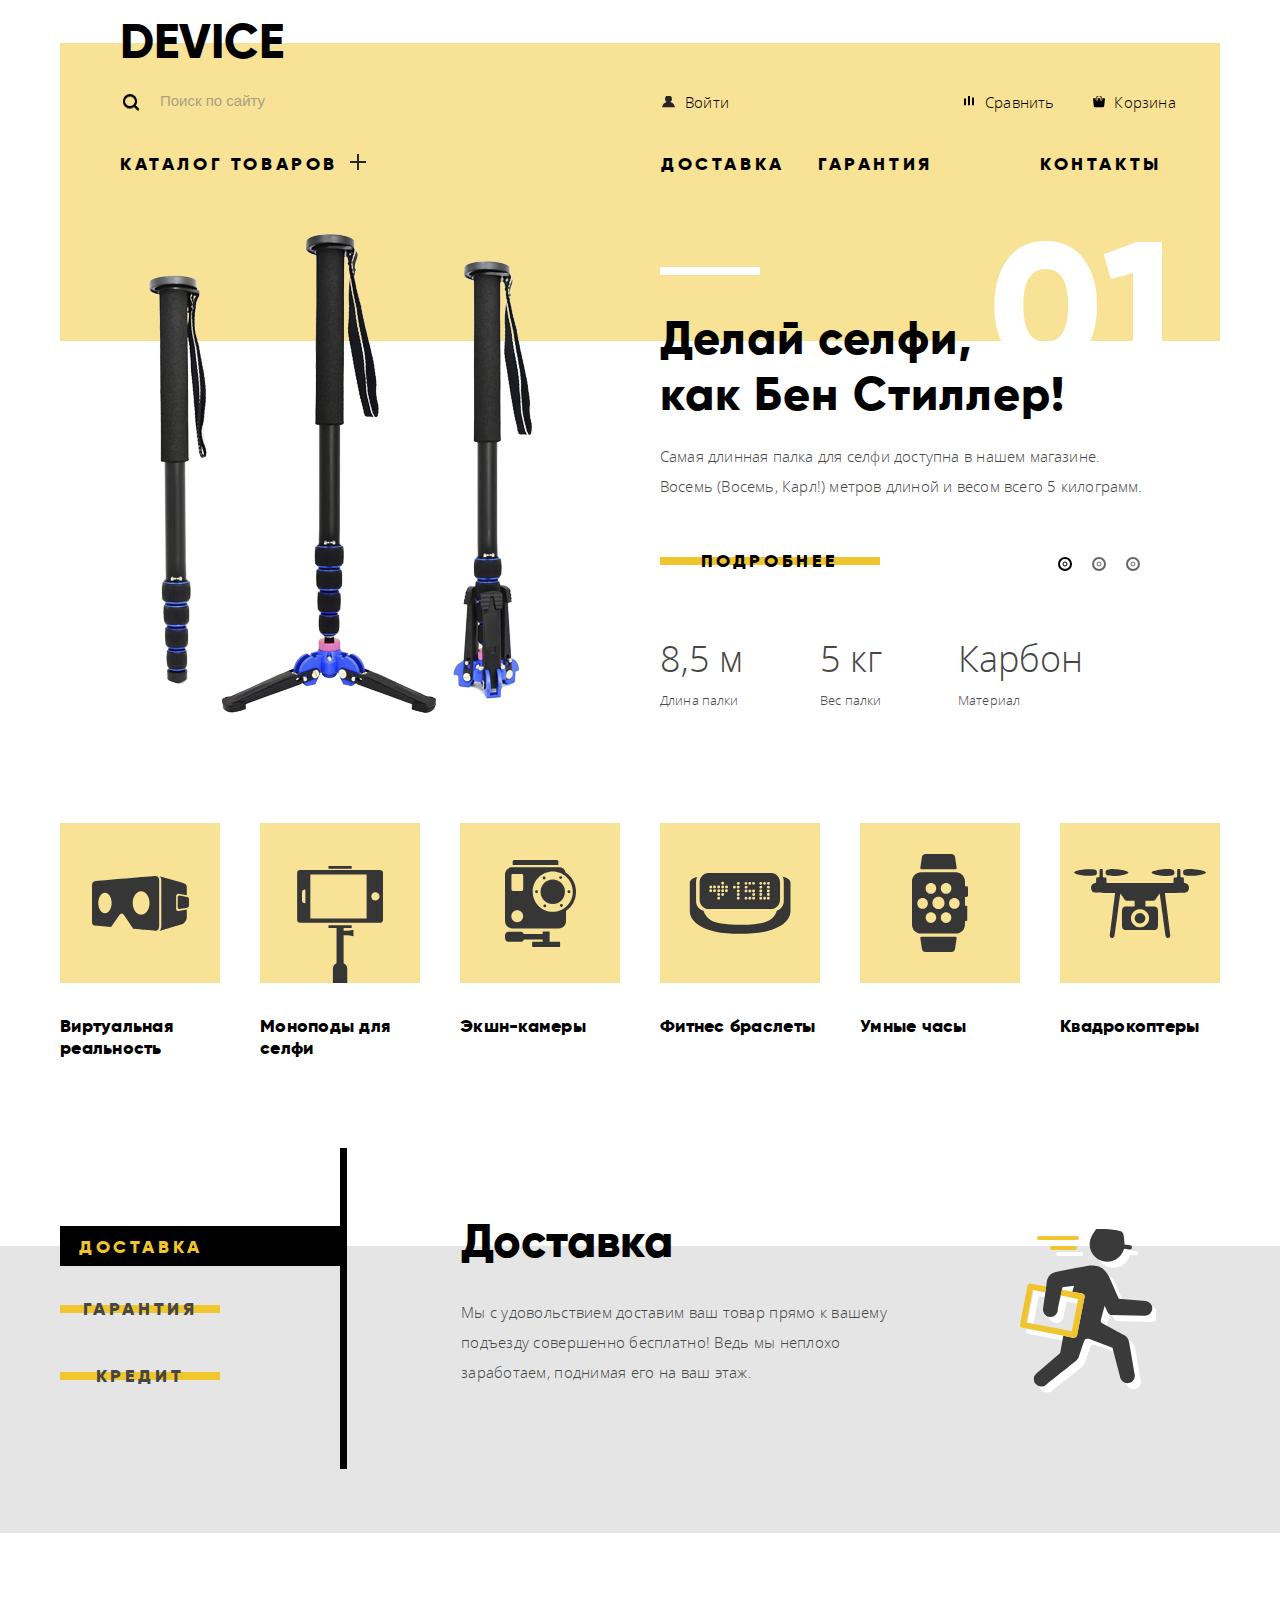
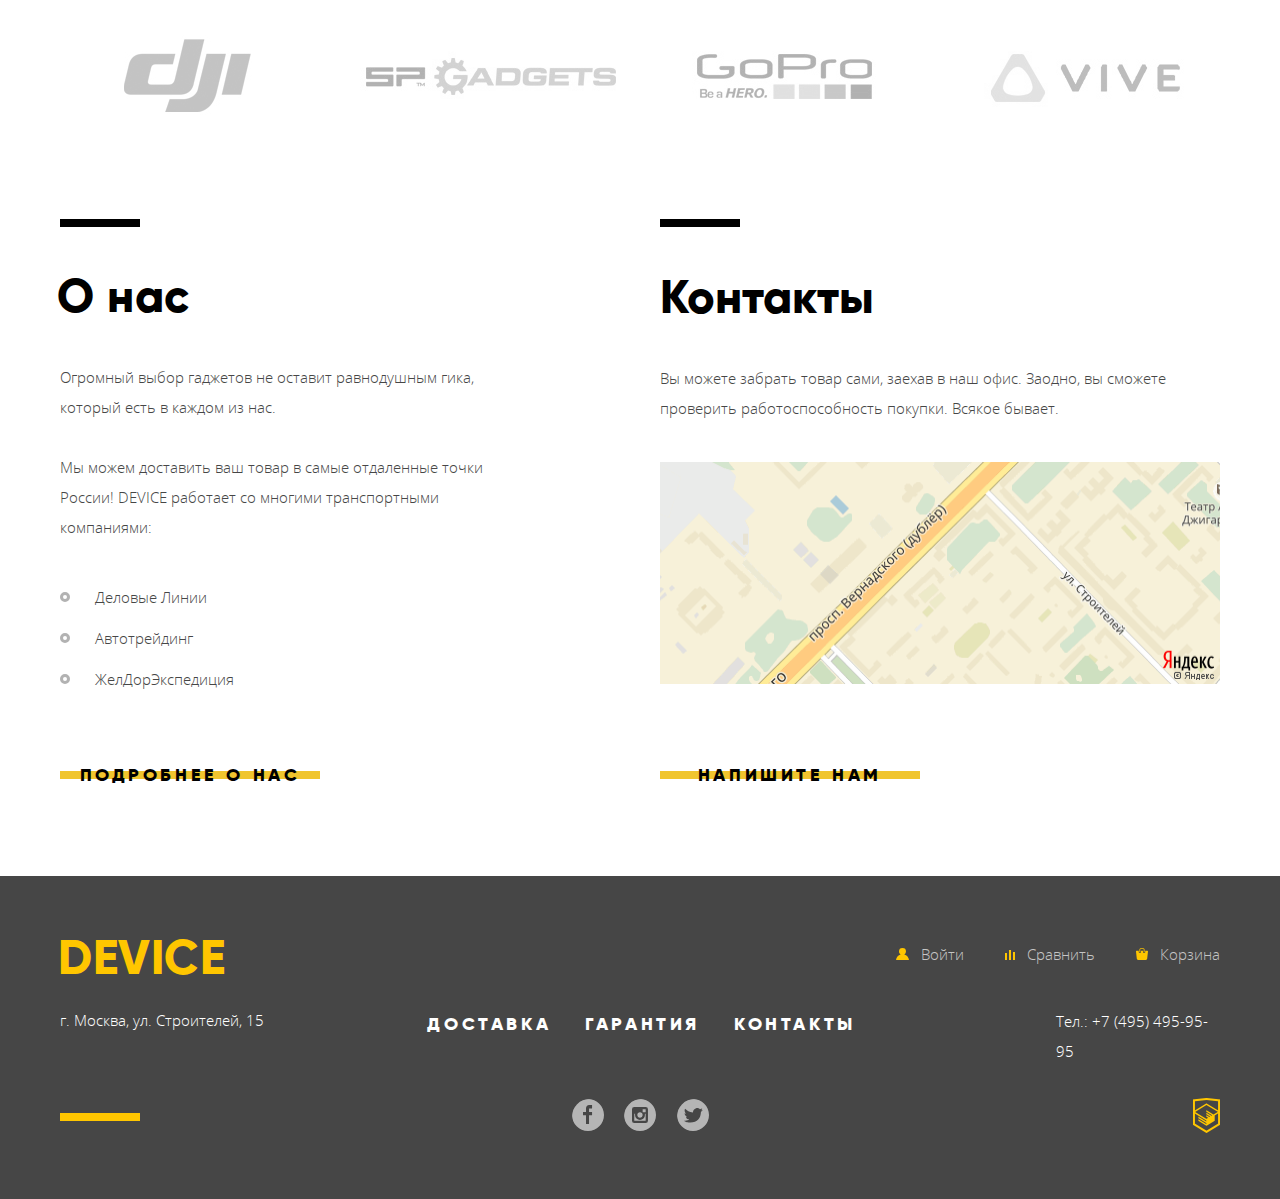
==== commit ff360eb1: "Inline-blocks update." ====
--- a/index.html
+++ b/index.html
@@ -2,7 +2,6 @@
 <html lang="ru">
 <head>
   <meta charset="utf-8">
-  <link href="css/normalize.css" rel="stylesheet">
   <link href="css/style.min.css" rel="stylesheet">
   <title>HTML Academy: Девайс</title>
 </head>
--- a/css/style.min.css
+++ b/css/style.min.css
@@ -1 +1 @@
-a,h1,h2{color:#000}.breadcrumbs-item::after,.btn-device::before,.page-header__search::before{content:""}.page-footer__actions,.page-footer__menu,.products__items-item-controls{-webkit-box-orient:vertical;-webkit-box-direction:normal}@font-face{font-weight:700;font-family:"Gilroy ExtraBold";font-style:normal;src:url(../fonts/gilroyextrabold.woff) format("woff"),url(../fonts/gilroyextrabold.woff2) format("woff2")}@font-face{font-weight:lighter;font-family:"Gilroy Light";font-style:normal;src:url(../fonts/gilroylight.woff) format("woff"),url(../fonts/gilroylight.woff2) format("woff2")}@font-face{font-weight:400;font-family:"Open Sans";font-style:normal;src:url(../fonts/opensans.woff) format("woff"),url(../fonts/opensans.woff2) format("woff2")}@font-face{font-weight:lighter;font-family:"Open Sans Light";font-style:normal;src:url(../fonts/opensanslight.woff) format("woff"),url(../fonts/opensanslight.woff2) format("woff2")}*,:after,:before{-webkit-box-sizing:inherit;box-sizing:inherit}html{-webkit-box-sizing:border-box;box-sizing:border-box}body{line-height:30px;min-width:1240px;font-weight:400;font-size:15px;font-family:"Open Sans Light",Arial,sans-serif;color:#464646}.page-header__logo,.page-header__nav-link,.pagination__item-link{font-weight:700;text-transform:uppercase;text-decoration:none}.btn-device,.page-header__logo,.page-header__nav-link,.pagination__item-link,h1,h2{font-family:"Gilroy ExtraBold",Arial,sans-serif}h1,h2{font-size:47px}a{text-decoration:none}.btn-device:active,a:active{color:rgba(0,0,0,.3)}.visually-hidden{position:absolute;overflow:hidden;clip:rect(0 0 0 0);height:1px;width:1px;margin:-1px;padding:0;border:0}.container{width:1160px;margin:0 auto}.btn-device{position:relative;z-index:1;display:inline-block;vertical-align:middle;padding-top:10px;padding-bottom:9px;border:none;font-size:18px;text-transform:uppercase;text-align:center;letter-spacing:3.6px;overflow:hidden;background-color:rgba(255,255,255,0)}.btn-device::before{position:absolute;left:0;top:50%;z-index:-1;display:block;-webkit-box-shadow:0 0 0 4px rgba(240,197,46,1);box-shadow:0 0 0 4px rgba(240,197,46,1);-webkit-transition-property:-webkit-box-shadow;-o-transition-property:box-shadow;transition-property:box-shadow;transition-property:box-shadow,-webkit-box-shadow;-webkit-transition-duration:.3s;-o-transition-duration:.3s;transition-duration:.3s}.btn-device,.btn-device::before{width:200px;margin:0 auto}.btn-device:active::before,.btn-device:focus::before,.btn-device:hover::before{-webkit-box-shadow:0 0 0 20px rgba(240,197,46,1);box-shadow:0 0 0 20px rgba(240,197,46,1)}.modal-feedback__message-input,.modal-feedback__user-data-input{width:360px;padding:20px;border:none;color:#bababa;background:#f2f2f2}.modal-feedback__message-input:hover,.modal-feedback__user-data-input:hover{background:#eaeaea}.modal-feedback__message-input:focus,.modal-feedback__user-data-input:focus{outline:#f7e296 solid 2px}.modal-feedback__message-input:invalid,.modal-feedback__user-data-input:invalid{background:#f6dada}.breadcrumbs-list{margin:0 0 0 60px;padding:0;list-style:none}.breadcrumbs-item{display:inline-block;position:relative;padding-right:21px;letter-spacing:0;font-size:14px;line-height:31px;overflow:hidden;opacity:.6}.breadcrumbs-item:not(:first-child){margin-left:13px}.breadcrumbs-item::after{position:absolute;top:12px;right:-2px;bottom:13px;width:7px;height:7px;background-position:-4px -403px;background-image:url(../img/sprite.png);background-repeat:no-repeat}.breadcrumbs-item:last-child::after{background:0 0}.breadcrumbs-link{display:inline-block;vertical-align:top;max-width:560px;max-height:30px;text-decoration:none;opacity:inherit}.page-header__actions,.pagination__list{display:-webkit-box;display:-ms-flexbox}.breadcrumbs-link:hover{opacity:1}.breadcrumbs-link:active{opacity:.1}.pagination__list{position:relative;display:flex;-webkit-box-pack:center;-ms-flex-pack:center;justify-content:center;-webkit-box-align:center;-ms-flex-align:center;align-items:center;margin:0 0 73px;padding:0;min-height:20px;height:71px;list-style:none;font-size:0;text-align:center;background-color:#ebebeb}.pagination__item:first-child{text-align:left}.pagination__item:last-child{text-align:right}.pagination__item-back .pagination__item-link,.pagination__item-forward .pagination__item-link{width:124px;padding:27px 5px 5px 32px}.pagination__item-forward .pagination__item-link{padding:27px 25px 5px 2px}.pagination__item:first-child,.pagination__item:last-child{-webkit-box-flex:1;-ms-flex:1;flex:1}.pagination__item{padding:0;min-width:41px}.pagination{margin-top:50px;width:760px;min-height:70px}.pagination__item-link{display:inline-block;vertical-align:middle;font-size:16px;color:rgba(0,0,0,.3);letter-spacing:3.5px;line-height:19px;padding-top:31px;padding-bottom:26px;padding-left:8px;cursor:pointer}.pagination__item-link:hover{background-color:rgba(0,0,0,.08)}.pagination__item-back,.pagination__item-forward{width:115px;height:70px;color:#000}.pagination__item_disabled,.pagination__item_disabled:active,.pagination__item_disabled:hover{cursor:default;background-color:#d9d9d9}.pagination__item-back .pagination__item-link,.pagination__item-forward .pagination__item-link,.pagination__item-link_active{color:#000}.pagination__item-link_active,.pagination__item-link_active:hover{background:0 0;cursor:default}.pagination__item_disabled .pagination__item-link{background:inherit;color:#979797}.modal-window{display:none;position:fixed;z-index:10;top:50%;left:50%;min-width:964px;min-height:275px;background:#fff;-webkit-transform:translate(-50%,-50%);-ms-transform:translate(-50%,-50%);transform:translate(-50%,-50%);-webkit-box-shadow:-40px 0 40px -40px rgba(2,4,6,.75),40px 0 40px -40px rgba(2,4,6,.75),0 8px 20px 2px rgba(2,4,6,.2);box-shadow:-40px 0 40px -40px rgba(2,4,6,.75),40px 0 40px -40px rgba(2,4,6,.75),0 8px 20px 2px rgba(2,4,6,.2)}.modal-window_show{display:block;-webkit-animation:bounce;animation:bounce;-webkit-animation-duration:.5s;animation-duration:.5s}.modal-window__close{position:absolute;z-index:2;top:20px;right:20px;width:65px;height:65px;background:#f0c52e;border:none;border-radius:50%;text-indent:-9999px;opacity:.6;outline:0;cursor:pointer}.modal-window__close::after,.modal-window__close::before{position:absolute;top:50%;left:50%;z-index:5;width:32px;height:2px;content:"";background:#fff}.modal-window__close::before{-webkit-transform:translate(-50%,-50%) rotate(-45deg);-ms-transform:translate(-50%,-50%) rotate(-45deg);transform:translate(-50%,-50%) rotate(-45deg)}.modal-window__close::after{-webkit-transform:translate(-50%,-50%) rotate(45deg);-ms-transform:translate(-50%,-50%) rotate(45deg);transform:translate(-50%,-50%) rotate(45deg)}.modal-window__close:hover{opacity:1}.modal-window__close:active{opacity:.6}@-webkit-keyframes bounce{0%{-webkit-transform:translate(-30%,-50%);transform:translate(-30%,-50%);opacity:0}100%{-webkit-transform:translateX(-50%,-50%);transform:translateX(-50%,-50%);opacity:1}}@keyframes bounce{0%{-webkit-transform:translate(-30%,-50%);transform:translate(-30%,-50%);opacity:0}100%{-webkit-transform:translateX(-50%,-50%);transform:translateX(-50%,-50%);opacity:1}}.social-btn{width:35px;height:35px;border-radius:50%;font-size:0;background:#b5b5b5;opacity:.6}.social-btn:hover{opacity:1}.social-btn:active{opacity:.3}.page-header{min-height:186px;background:#f7e296;background:-webkit-gradient(linear,left top,left bottom,color-stop(10%,#fff),color-stop(10%,transparent),color-stop(20%,transparent),color-stop(20%,#f7e296));background:-webkit-linear-gradient(top,#fff 10%,transparent 10%,transparent 20%,#f7e296 20%);background:-o-linear-gradient(top,#fff 10%,transparent 10%,transparent 20%,#f7e296 20%);background:linear-gradient(to bottom,#fff 10%,transparent 10%,transparent 20%,#f7e296 20%)}.page-header_catalog{min-height:226px;margin-bottom:47px;background:-webkit-gradient(linear,left top,left bottom,color-stop(5%,#fff),color-stop(5%,transparent),color-stop(17%,transparent),color-stop(17%,#f7e296));background:-webkit-linear-gradient(top,#fff 5%,transparent 5%,transparent 17%,#f7e296 17%);background:-o-linear-gradient(top,#fff 5%,transparent 5%,transparent 17%,#f7e296 17%);background:linear-gradient(to bottom,#fff 5%,transparent 5%,transparent 17%,#f7e296 17%)}.page-header_catalog .page-header__logo{margin-bottom:12px}.page-header_catalog .page-header__actions{margin-bottom:24px}.page-header-wrapper{width:1040px;margin:0 auto}.page-header__nav-link{font-size:18px;line-height:1.2em;color:#000;letter-spacing:.2em}.page-header__nav-link:hover{opacity:.6}.page-header__nav-link:active{opacity:.3}.page-header__logo{display:inline-block;vertical-align:top;margin:27px 0 18px;padding:0;color:#000;font-size:48px}.page-header__logo:hover{opacity:.6}.page-header__logo:active{opacity:.3}.page-header__actions{display:flex;margin-bottom:20px}.page-header__search{position:relative;width:479px;display:-webkit-box;display:-ms-flexbox;display:flex;font-size:15px;font-weight:300;font-family:OpenSans,"Segoe UI",Ubuntu,"Droid Sans","Helvetica Neue",sans-serif;line-height:36px;letter-spacing:.15px;min-height:51px}.page-header__search::before{position:absolute;z-index:2;top:20px;left:3px;width:40px;height:40px;background:url(../img/search.svg) no-repeat}.search-form__field,.search-form__send{outline:0}.search-form__field{-webkit-box-flex:1;-ms-flex:1;flex:1;min-height:55px;font:inherit;color:#000;background-color:transparent;background-image:url(../img/search.svg);background-position:3px 21px;background-repeat:no-repeat;border:0;border-bottom:2px solid transparent;opacity:.3;position:relative;height:48px;padding-left:40px}.search-form__field:hover{opacity:.6}.search-form__field:active,.search-form__field:focus{color:#000;opacity:1}.search-form__send{cursor:pointer;min-width:75px;max-width:150px;padding-left:5px;padding-right:5px;font:inherit;color:#000;background-color:#f7e296;border:2px solid #000;word-break:break-all;visibility:hidden}.page-footer .page-footer__menu-link,.page-footer__info-logotype,.slider-promo__item::before{font-family:"Gilroy ExtraBold",Arial,sans-serif}.search-form__send:focus,.search-form__send:hover{background:#000;color:#fff}.search-form__send:active{color:rgba(255,255,255,.3)}.search-form__field:focus{border-bottom:2px solid #000}.search-form__field+.search-form__send:active,.search-form__field:focus+.search-form__send{visibility:visible}.page-header__profile{display:-webkit-box;display:-ms-flexbox;display:flex;-webkit-box-align:center;-ms-flex-align:center;align-items:center;width:232px;list-style:none;margin:0 0 0 65px;padding:0}.page-header__nav,.page-header__options{display:-webkit-box;display:-ms-flexbox}.page-header__options-link,.page-header__profile-link{position:relative;padding-left:21px;line-height:36px;color:#000;text-decoration:none;letter-spacing:.012em}.page-header__profile-link{padding-left:21px}.page-header__options-item{margin-left:39px}.page-header__options-link:focus,.page-header__options-link:hover,.page-header__profile-link:focus,.page-header__profile-link:hover{opacity:.6}.page-header__options-link:active,.page-header__profile-link:active{opacity:.3}.page-header__profile-link_sign-in::before{position:absolute;top:50%;left:-2px;content:"";width:14px;height:13px;background-image:url(../img/user.svg);background-repeat:no-repeat;-webkit-transform:translateY(-50%);-ms-transform:translateY(-50%);transform:translateY(-50%)}.page-header__options-link_cart::before,.page-header__options-link_compare::before{position:absolute;top:50%;left:0;width:14px;height:13px;background-repeat:no-repeat;content:""}.page-header__profile-link_log-out{color:gray}.page-header__options-link_compare::before{background-image:url(../img/compare.svg);-webkit-transform:translateY(-50%);-ms-transform:translateY(-50%);transform:translateY(-50%)}.page-header__options-link_cart::before{background-image:url(../img/cart.svg);-webkit-transform:translateY(-50%);-ms-transform:translateY(-50%);transform:translateY(-50%)}.page-header__options{display:flex;-webkit-box-align:center;-ms-flex-align:center;align-items:center;-ms-flex-pack:distribute;justify-content:space-around;width:220px;list-style:none;margin:0 0 0 29px;padding:0}.page-header__nav{display:flex;margin:0;padding:0}.page-header__nav-list{display:-webkit-box;display:-ms-flexbox;display:flex;-ms-flex-wrap:wrap;flex-wrap:wrap;list-style:none;margin:0;padding:0}.page-header__nav-item{width:175px}.page-header__nav-item:first-of-type{position:relative;width:273px;margin-right:268px}.page-header__nav-item:first-of-type .page-header__nav-link::after{position:absolute;top:5px;left:230px;width:40px;height:40px;content:"";background:url(../img/plus.svg) no-repeat}.page-header__nav-item:nth-of-type(2){width:157px}.page-header__nav-item:nth-of-type(3){margin-right:47px}.page-header__nav-item:nth-of-type(4){width:120px}.page-header__nav-goods{display:none;position:absolute;z-index:2;left:0;-ms-flex-wrap:wrap;flex-wrap:wrap;-ms-flex-line-pack:start;align-content:flex-start;width:600px;margin:0;padding:40px 0 0;list-style:none;background:#f7e296}.page-header__nav-goods::before{position:absolute;top:-7px;left:-60px;width:1160px;min-height:168px;height:102%;background:#f7e296;content:""}.page-header__nav-goods-item{z-index:3;width:200px}.page-header__nav-goods-item:last-child{-ms-flex-preferred-size:100%;flex-basis:100%}.page-header__nav-goods:hover,.page-header__nav-item:first-of-type .page-header__nav-link:hover+.page-header__nav-goods{display:-webkit-box;display:-ms-flexbox;display:flex}.page-header__nav-goods-link{font-size:15px;font-weight:300;line-height:36px;letter-spacing:.15px;text-transform:none;word-break:break-all}.page-header__nav-goods-link:hover{color:rgba(0,0,0,.6)}.page-footer{margin-top:77px;padding-top:13px;min-height:323px;background:#464646}.page-footer_catalog{margin-top:0;padding-top:17px}.page-footer .page-footer__menu-link{font-size:18px;line-height:22px;color:#fff;text-transform:uppercase;letter-spacing:.2em}.page-footer__actions-link{color:rgba(255,255,255,.7);text-decoration:none}.page-footer__actions-link:active,.page-footer__actions-link:hover{color:#fff}.page-footer__actions-link svg{margin-right:8px}.page-footer__actions-link svg:hover{opacity:.6}.page-footer__actions-link path{fill:rgba(255,198,0,1)}.page-footer__actions-link:focus,.page-footer__actions-link:hover{color:rgba(255,255,255,1)}.page-footer__actions-link:focus path,.page-footer__actions-link:hover path{fill:rgba(255,198,0,.6)}.page-footer__actions-link:active{color:rgba(255,255,255,.3)}.page-footer__actions-link:active path{fill:rgba(255,198,0,.3)}.page-footer .container{display:-webkit-box;display:-ms-flexbox;display:flex}.page-footer__menu,.page-footer__social{display:-webkit-box;display:-ms-flexbox}.page-footer__actions,.page-footer__info,.page-footer__menu{margin-top:50px}.page-footer__actions{margin-left:25px}.page-footer__info{position:relative;width:280px;margin-top:54px}.page-footer__info::after{position:absolute;bottom:21px;width:80px;height:8px;background:#ffc600;content:""}.page-footer__info-logotype{margin-top:5px;margin-left:-2px;font-size:48px;color:#ffc600;letter-spacing:.012em;text-transform:uppercase}.page-footer__info-address{margin-top:22px;line-height:30px;color:#fff}.page-footer_catalog .page-footer__info-address{margin-top:25px}.page-footer__social{display:flex;-ms-flex-item-align:center;align-self:center;width:140px;-webkit-box-pack:justify;-ms-flex-pack:justify;justify-content:space-between}.page-footer__social-btn_facebook{background:url(../img/fb.svg) no-repeat}.page-footer__social-btn_instagram{background:url(../img/instagram.svg) no-repeat}.page-footer__social-btn_twitter{background:url(../img/twitter.svg) no-repeat}.page-footer__menu{display:flex;-ms-flex-direction:column;flex-direction:column;width:440px;margin-top:100px;margin-left:96px}.page-footer__menu-item:not(:first-of-type){margin-left:34px}.page-footer__actions{width:350px;display:-webkit-box;display:-ms-flexbox;display:flex;-ms-flex-direction:column;flex-direction:column}.page-footer__actions-item:not(:first-of-type){margin-left:25px}.page-footer__actions-list,.page-footer__menu-list,.page-footer__profile-list{display:-webkit-box;display:-ms-flexbox;display:flex;margin:0;padding:0;list-style:none}.page-footer__menu-list{margin-top:20px;margin-bottom:60px}.page-footer_catalog .page-footer__menu-list{margin-top:23px}.page-footer__actions-list{-webkit-box-pack:justify;-ms-flex-pack:justify;justify-content:space-between;margin-left:15px;margin-bottom:37px}.page-footer__copyright{display:-webkit-box;display:-ms-flexbox;display:flex;-webkit-box-pack:end;-ms-flex-pack:end;justify-content:flex-end}.page-footer__actions-contacts{-ms-flex-item-align:end;align-self:flex-end;width:164px;height:30px;margin-bottom:62px;color:#fff}.page-footer__actions-contacts,.page-footer__info-address{font-style:normal}.page-footer__copyright-image{width:27px;height:35px;opacity:1}.page-footer__copyright-image:hover{opacity:.6}.page-footer__copyright-image:active{opacity:.3}.slider-promo{position:relative;margin-top:-1px;padding-top:45px;margin-bottom:93px;background:-webkit-linear-gradient(top,#f7e296 156px,transparent 156px);background:-o-linear-gradient(top,#f7e296 156px,transparent 156px);background:linear-gradient(to bottom,#f7e296 156px,transparent 156px)}.slider-promo::before{position:absolute;top:82px;right:460px;width:100px;height:8px;content:"";background:#fff}.slider-promo-container{min-height:500px}.slider-promo__controls-control{display:none}.slider-promo__item-photo-container{width:522px;margin:0 0 0 28px;padding:0}.slider-promo__item{display:none;position:relative;width:1040px;margin:0 auto}.slider-promo__item-container{margin:0 0 0 -22px;padding:0;width:533px}.slider-promo__item_active{display:-webkit-box;display:-ms-flexbox;display:flex}.slider-promo__item::before{position:absolute;top:-12px;right:3px;width:168px;height:102px;content:"00";color:#fff;font-size:180px;line-height:180px;letter-spacing:4px}.slider-promo__item:nth-of-type(1)::before{content:"01"}.slider-promo__item:nth-of-type(2)::before{content:"02"}.slider-promo__item:nth-of-type(3)::before{content:"03"}.slider-promo__item:nth-of-type(2)::before,.slider-promo__item:nth-of-type(3)::before{right:34px}.slider-promo__item-main-content{position:relative;width:510px;margin-top:45px;margin-left:auto}.slider-promo__item-info-title{margin:35px 0 13px;max-width:500px;min-height:118px;max-height:100px;overflow:hidden;font-size:47px;line-height:56px;letter-spacing:1px;word-spacing:.012em}.slider-promo__item:nth-of-type(3) .slider-promo__item-info-title{font-size:45px}.slider-promo__item-info-description{margin:0;width:485px;min-height:95px;line-height:30px;letter-spacing:.012em;word-spacing:.01em;overflow:hidden}.slider-promo__item-specification{display:-webkit-box;display:-ms-flexbox;display:flex;-ms-flex-wrap:wrap;flex-wrap:wrap;margin-left:auto}.slider-promo__item-specification-box:not(:last-of-type){width:100px;margin-right:60px}.slider-promo__item-specification .slider-promo__item-specification-box:nth-of-type(2){margin-right:38px}.slider-promo__item-specification-name,.slider-promo__item-specification-value{margin:0;padding:0}.slider-promo__item-specification-value{font-size:36px;margin-bottom:16px}.slider-promo__item-specification-name{display:block;margin-top:10px;font-size:13px;line-height:20px;font-family:"Open Sans Light",Arial,sans-serif;vertical-align:baseline;letter-spacing:.012em}.categories__box-title,.slider-services__items-title{font-family:"Gilroy ExtraBold",Arial,sans-serif}.slider-promo__controls{position:absolute;z-index:2;right:66px;bottom:137px;width:110px;min-height:50px;text-align:center}.slider-promo__controls-label{position:relative;font-size:0;border:2px solid #000;border-radius:50%;padding:5px;margin-right:20px;opacity:.6;cursor:pointer}.slider-promo__controls-label:last-of-type{margin-right:0}.slider-promo__controls-label::after{position:absolute;top:50%;left:50%;content:"";width:5px;height:5px;border:1px solid #000;border-radius:50%;background:#fff;-webkit-transform:translate(-50%,-50%);-ms-transform:translate(-50%,-50%);transform:translate(-50%,-50%)}.slider-promo__item-info{position:relative}.slider-promo__item-info-btn{margin-bottom:59px}.slider-promo__item-info-btn,.slider-promo__item-info-btn::before{width:220px}.slider-promo #promo-slide-1:checked~.slider-promo-container .slider-promo__item:nth-of-type(1),.slider-promo #promo-slide-2:checked~.slider-promo-container .slider-promo__item:nth-of-type(2),.slider-promo #promo-slide-3:checked~.slider-promo-container .slider-promo__item:nth-of-type(3){display:-webkit-box;display:-ms-flexbox;display:flex}.categories,.categories__box-image{display:-webkit-box;display:-ms-flexbox}#promo-slide-1:checked~.slider-promo__controls .slider-promo__controls-label[for=promo-slide-1],#promo-slide-2:checked~.slider-promo__controls .slider-promo__controls-label[for=promo-slide-2],#promo-slide-3:checked~.slider-promo__controls .slider-promo__controls-label[for=promo-slide-3]{opacity:1}.categories{display:flex;-ms-flex-wrap:wrap;flex-wrap:wrap;-webkit-box-pack:justify;-ms-flex-pack:justify;justify-content:space-between;margin-bottom:169px}.categories__box{width:160px}.categories__box-title{font-size:18px;line-height:22px;vertical-align:top;color:#000;text-decoration:none;letter-spacing:.015em}.categories__box-image{display:flex;-webkit-box-pack:center;-ms-flex-pack:center;justify-content:center;-webkit-box-align:center;-ms-flex-align:center;align-items:center;width:160px;height:160px;margin-bottom:32px;background:#f7e296}.categories__box:nth-of-type(2) .categories__box-photo{-ms-flex-item-align:end;align-self:flex-end}.categories__box-container:active .categories__box-image,.categories__box-container:hover .categories__box-image{background-color:#f0c52e}.categories__box-container:active .categories__box-photo,.categories__box-container:active .categories__box-title{opacity:.3}.categories__box-container:active{color:gray}.slider-services{margin-bottom:94px;min-height:287px;background-color:#e5e5e5}.slider-services .container{display:-webkit-box;display:-ms-flexbox;display:flex}.slider-services__menu-list{position:relative;z-index:2;margin:-20px 0 0;padding:0;list-style:none}.slider-services__menu{position:relative;width:300px}.slider-services__menu::after{position:absolute;top:-98px;right:13px;width:7px;height:321px;background:#000;content:""}.slider-services__items{width:760px}.slider-services__items-item{display:none;width:700px;margin-top:-20px;margin-left:101px;min-width:140px;min-height:186px;background-position:100% 5%;background-repeat:no-repeat}.slider-services__items-description{margin:31px 0 0;padding:0;line-height:30px;letter-spacing:.018em;overflow:hidden}.slider-services__items-item:nth-of-type(1){background-image:url(../img/delivery.svg);background-position:559px 3px}.slider-services__items-item:nth-of-type(2){background-image:url(../img/warranty.svg);background-position:531px 0}.slider-services__items-item:nth-of-type(3){background-image:url(../img/credit.svg);background-position:543px 0}.slider-services__items-container{width:460px}.slider-services__menu-item{margin-bottom:18px}.slider-services__menu-link,.slider-services__menu-link::before{width:160px}.slider-services__menu-link_active{width:280px;height:40px;color:#f0c52e;background-color:#000;text-align:left}.slider-services__items-title{font-size:47px;color:#000}.slider-services__control{display:none}#slider-services__menu-item-credit:checked~.slider-services__items #slider-services_credit,#slider-services__menu-item-delivery:checked~.slider-services__items #slider-services_delivery,#slider-services__menu-item-warranty:checked~.slider-services__items #slider-services_warranty{display:block}#slider-services__menu-item-credit:checked~.slider-services__menu label[for=slider-services__menu-item-credit],#slider-services__menu-item-delivery:checked~.slider-services__menu label[for=slider-services__menu-item-delivery],#slider-services__menu-item-warranty:checked~.slider-services__menu label[for=slider-services__menu-item-warranty]{width:280px;height:40px;color:#f0c52e;background-color:#000;text-align:left;-webkit-box-shadow:none;box-shadow:none;padding:6px 19px 3px}#slider-services__menu-item-credit:checked~.slider-services__menu label[for=slider-services__menu-item-credit]::before,#slider-services__menu-item-delivery:checked~.slider-services__menu label[for=slider-services__menu-item-delivery]::before,#slider-services__menu-item-warranty:checked~.slider-services__menu label[for=slider-services__menu-item-warranty]::before{-webkit-box-shadow:none;box-shadow:none;-webkit-transition:none;-o-transition:none;transition:none}.brands{margin-bottom:133px}.brands__list{display:-webkit-box;display:-ms-flexbox;display:flex;-ms-flex-wrap:wrap;flex-wrap:wrap;-webkit-box-pack:justify;-ms-flex-pack:justify;justify-content:space-between;margin:0;padding:0;list-style:none}.brands__list-link{position:relative;display:inline-block;vertical-align:top;width:260px;height:109px;opacity:.3}.brands__list-image-cover{display:none;position:absolute;top:0;left:0;width:100%}.brands__list-link:hover,.brands__list-link:hover .brands__list-image-cover{display:block;opacity:1}.company-info{display:-webkit-box;display:-ms-flexbox;display:flex}.company-info__about{width:460px}.company-info__contacts{width:560px;margin-left:140px}.company-info__btn,.company-info__btn::before,.company-info__contacts-btn,.company-info__contacts-btn::before{width:260px}.company-info__about-title,.company-info__contacts-title{margin:0;padding:0}.company-info__contacts-title{line-height:1.2em;font-family:"Gilroy ExtraBold",sans-serif;font-weight:400;font-size:47px;color:#000}.products__items-filter-title,.products__items-item-container_new::before,.products__items-item-link{font-family:"Gilroy ExtraBold",Arial,sans-serif}.company-info__contacts-annotation{margin-top:38px;margin-bottom:39px;padding-right:3px;font-size:15px;line-height:30px}.company-info__contacts-map{margin-bottom:57px}.company-info__about-title{margin-top:12px;margin-bottom:51px;margin-left:-3px;letter-spacing:.012em}.company-info__about,.company-info__contacts{position:relative}.company-info__about::before,.company-info__contacts::before{position:absolute;top:-50px;width:80px;height:8px;background:#000;content:""}.company-info__about-description{margin-bottom:40px}.company-info__about-description-text:first-of-type{margin-bottom:30px}.company-info__about-list{margin:0 0 56px;padding:0;list-style:none}.company-info__about-item{position:relative;padding-left:35px;margin-bottom:11px}.company-info__about-item::before{position:absolute;top:50%;left:0;width:10px;height:10px;border:3px solid #b2b2b2;border-radius:50%;-webkit-transform:translateY(-50%);-ms-transform:translateY(-50%);transform:translateY(-50%);content:""}.catalog-title{margin-left:60px;margin-bottom:29px;letter-spacing:.01em}.products{margin-top:32px}.products__items-filter-colors,.products__sort-list{margin:0;padding:0;list-style:none}.products__items-filter-colors{margin-top:-10px}.products__items-filter-color{height:37px;margin-bottom:3px}.products__items-filter-bluetooth-label,.products__items-filter-color-label{position:relative;display:block;padding-left:39px;font-size:14px;line-height:40px;cursor:pointer;width:204px;height:31px;max-width:200px;overflow:hidden}.products__items-filter-color-label::before{position:absolute;top:8px;left:0;width:27px;height:23px;background:url(../img/checkbox-off.svg) no-repeat;content:""}.products__items-filter-color-input:checked+.products__items-filter-color-label::before{background:url(../img/checkbox-on.svg) no-repeat}.products__items-filter-bluetooth-label::before{position:absolute;top:6px;left:0;width:27px;height:27px;background:url(../img/radio-off.svg) no-repeat;content:""}.products__items-filter-bluetooth-input:checked+.products__items-filter-bluetooth-label::before{background:url(../img/radio-on.svg) no-repeat}.products__items-filter-btn{margin-left:17px}.products__titles{min-height:69px;background:-webkit-gradient(linear,left top,right top,color-stop(32.6%,#dbdbdb),color-stop(32.6%,#ebebeb),to(#ebebeb));background:-webkit-linear-gradient(left,#dbdbdb 32.6%,#ebebeb 32.6%,#ebebeb 100%);background:-o-linear-gradient(left,#dbdbdb 32.6%,#ebebeb 32.6%,#ebebeb 100%);background:linear-gradient(to right,#dbdbdb 32.6%,#ebebeb 32.6%,#ebebeb 100%)}.products__titles .container{display:-webkit-box;display:-ms-flexbox;display:flex}.products__filter-title,.products__sort-title{margin:0 0 0 60px;padding-right:68px;font-size:16px;text-transform:uppercase;letter-spacing:.23em;float:left;width:333px;padding-top:21px}.products__sort{position:relative;display:-webkit-box;display:-ms-flexbox;display:flex;margin-top:8px;-webkit-box-align:center;-ms-flex-align:center;align-items:center;width:926px;min-height:52px;background:#ebebeb}.products__sort-title{margin:0 0 0 45px;width:160px;padding:0;font-size:16px}.products__sort-list{margin-left:14px;width:500px}.products__sort-type{position:absolute;right:0;display:-webkit-box;display:-ms-flexbox;display:flex;-webkit-box-pack:end;-ms-flex-pack:end;justify-content:flex-end;width:49px;height:20px}.products__sort-list-item{display:inline-block;vertical-align:top;margin-left:25px}.products__sort-type-icon{display:inline-block;vertical-align:top;width:0;height:0;margin-top:4px;font-size:0;border-left:6px solid transparent;border-right:6px solid transparent;border-top:10px solid #000}.products__sort-type-icon:focus,.products__sort-type-icon:hover{opacity:.6}.products__sort-type-icon_up{-webkit-transform:rotate(180deg);-ms-transform:rotate(180deg);transform:rotate(180deg);opacity:.3}.products__sort-type-icon_down{margin-left:17px}.products__items .container{display:-webkit-box;display:-ms-flexbox;display:flex}.products__items-filter{width:301px;margin-top:69px;margin-left:45px}.products__items-container{display:-webkit-box;display:-ms-flexbox;display:flex;-ms-flex-wrap:wrap;flex-wrap:wrap;width:832px;margin-left:78px}.products__items-item{position:relative;width:360px;height:65px;min-height:440px;margin-top:70px}.products__items-item:nth-of-type(2) .products__items-item-link{width:256px;word-spacing:25px}.products__items-item-description{display:-webkit-box;display:-ms-flexbox;display:flex;-webkit-box-pack:justify;-ms-flex-pack:justify;justify-content:space-between;margin-top:21px}.products__items-item-link{width:266px;margin:0;font-size:18px;line-height:24px;color:#000;letter-spacing:.012em;max-height:90px;overflow:hidden}.products__items-item-container{margin:0;padding:0}.modal-feedback__user-data .modal-feedback__user-data-label:nth-of-type(2),.products__items-item:nth-of-type(2n){margin-left:40px}.products__items-item-container_new{position:relative}.products__items-item-container_new::before{position:absolute;top:26px;right:27px;width:60px;height:59px;padding:14px 4px;border:2px solid rgba(0,0,0,.1);border-radius:50%;font-size:14px;text-align:center;color:rgba(0,0,0,.2);letter-spacing:1px;content:"NEW"}.products__items-item-controls{position:absolute;z-index:2;top:0;left:0;display:none;-ms-flex-direction:column;flex-direction:column;-webkit-box-pack:center;-ms-flex-pack:center;justify-content:center;-webkit-box-align:center;-ms-flex-align:center;align-items:center;width:100%;height:90%;background:0 0;-webkit-transition:background-color .4s;-o-transition:background-color .4s;transition:background-color .4s}.products__items-item:hover .products__items-item-controls{display:-webkit-box;display:-ms-flexbox;display:flex;background-color:rgba(255,255,255,.6)}.products__items-item-buy-btn{width:190px}.products__items-item-compare{width:200px;line-height:36px;text-align:center;color:rgba(0,0,0,.5);font-size:13px;opacity:.6}.products__items-item-compare:hover{opacity:1}.products__items-item-compare:active{opacity:.3}.products__items-item-price{font-size:16px;font-weight:300;letter-spacing:.16px;color:#464646}.products__items{background:-webkit-gradient(linear,left top,right top,color-stop(32.6%,#ebebeb),color-stop(32.6%,#fff),to(#fff));background:-webkit-linear-gradient(left,#ebebeb 32.6%,#fff 32.6%,#fff 100%);background:-o-linear-gradient(left,#ebebeb 32.6%,#fff 32.6%,#fff 100%);background:linear-gradient(to right,#ebebeb 32.6%,#fff 32.6%,#fff 100%)}.products__items-filter-container{border:none;margin-bottom:26px}.products__items-filter-title{position:relative;width:100%;margin-bottom:25px;padding-top:11px;font-size:18px;color:#000}.products__items-filter-container:nth-of-type(3) .products__items-filter-title{margin-bottom:9px}.products__items-filter-container:nth-of-type(2){margin-bottom:21px}.products__items-filter-container:nth-of-type(2) .products__items-filter-title{margin-bottom:19px}.products__items-filter-container:nth-of-type(3){margin-bottom:21px}.form-control{margin-bottom:9px}.products__items-filter-title::before{content:"";position:absolute;top:1px;width:81%;height:2px;background:#000}.range-control{position:relative;width:195px;padding-left:5px}.range-control__scale-bar{width:112px;height:2px;background:#91c92f}.range-control__toggle{position:absolute;top:-11px;left:0;width:23px;height:23px;background:#fff;border-radius:50%;cursor:pointer;-webkit-box-shadow:0 1px 3px 0 rgba(0,0,0,.35);box-shadow:0 1px 3px 0 rgba(0,0,0,.35)}.range-control__toggle::before{content:"";position:absolute;background:#ababab;width:5px;height:5px;top:50%;border-radius:50%;left:50%;-webkit-transform:translate(-50%,-50%);-ms-transform:translate(-50%,-50%);transform:translate(-50%,-50%)}.range-control__toggle:active{background-color:#7eae29;border:3px solid #fff;-webkit-box-shadow:0 5px 5px -3px rgba(0,0,0,.75);box-shadow:0 5px 5px -3px rgba(0,0,0,.75)}.range-control__selected-price{margin-top:10px;font-size:14px;font-weight:300;line-height:22.27px;color:rgba(0,0,0,.2)}.range-control__selected-price-max,.range-control__selected-price-min{width:87px;height:20px;border:0;background-color:transparent;font:inherit;color:rgba(0,0,0,.2)}.range-control__toggle_min{left:-2px}.range-control__toggle_max{left:110px}.range-control__scale{height:2px;background-color:#dbdbdb}.modal-feedback{padding:100px}.modal-feedback__wrapper{width:760px}.modal-feedback__user-data{display:-webkit-box;display:-ms-flexbox;display:flex}.modal-feedback__message{margin-top:40px;margin-bottom:80px;width:760px;height:155px}.modal-feedback__message-input{width:100%;height:155px}.modal-feedback__message-label,.modal-feedback__user-data-label{font-size:18px;line-height:18px;font-family:"Gilroy ExtraBold",Arial,sans-serif}.modal-feedback__message-input,.modal-feedback__user-data-input{margin-top:13px}.modal-map{min-height:558px}.modal-map__container-map-no-js{display:-webkit-box;display:-ms-flexbox;display:flex;-webkit-box-pack:center;-ms-flex-pack:center;justify-content:center;-webkit-box-align:center;-ms-flex-align:center;align-items:center}.modal-map__close{opacity:.5}.modal-map__yandex-map{position:absolute;top:0;left:0;width:100%;height:100%}+/*! normalize.css v7.0.0 | MIT License | github.com/necolas/normalize.css */button,hr,input{overflow:visible}audio,canvas,progress,video{display:inline-block}progress,sub,sup{vertical-align:baseline}[type=checkbox],[type=radio],legend{box-sizing:border-box;padding:0}a,h1,h2,mark{color:#000}.breadcrumbs-item::after,.btn-device::before,.page-header__search::before{content:""}.page-footer__actions,.page-footer__menu,.products__items-item-controls{-webkit-box-orient:vertical;-webkit-box-direction:normal}html{line-height:1.15;-ms-text-size-adjust:100%;-webkit-text-size-adjust:100%}article,aside,details,figcaption,figure,footer,header,main,menu,nav,section{display:block}h1{margin:.67em 0}figure{margin:1em 40px}hr{box-sizing:content-box;height:0}code,kbd,pre,samp{font-family:monospace,monospace;font-size:1em}a{background-color:transparent;-webkit-text-decoration-skip:objects;text-decoration:none}abbr[title]{border-bottom:none;text-decoration:underline;text-decoration:underline dotted}b,strong{font-weight:bolder}dfn{font-style:italic}mark{background-color:#ff0}small{font-size:80%}sub,sup{font-size:75%;line-height:0;position:relative}sub{bottom:-.25em}sup{top:-.5em}audio:not([controls]){display:none;height:0}img{border-style:none}svg:not(:root){overflow:hidden}button,input,optgroup,select,textarea{font-family:sans-serif;font-size:100%;line-height:1.15;margin:0}button,select{text-transform:none}[type=reset],[type=submit],button,html [type=button]{-webkit-appearance:button}[type=button]::-moz-focus-inner,[type=reset]::-moz-focus-inner,[type=submit]::-moz-focus-inner,button::-moz-focus-inner{border-style:none;padding:0}[type=button]:-moz-focusring,[type=reset]:-moz-focusring,[type=submit]:-moz-focusring,button:-moz-focusring{outline:ButtonText dotted 1px}fieldset{padding:.35em .75em .625em}legend{color:inherit;display:table;max-width:100%;white-space:normal}textarea{overflow:auto}[type=number]::-webkit-inner-spin-button,[type=number]::-webkit-outer-spin-button{height:auto}[type=search]{-webkit-appearance:textfield;outline-offset:-2px}[type=search]::-webkit-search-cancel-button,[type=search]::-webkit-search-decoration{-webkit-appearance:none}::-webkit-file-upload-button{-webkit-appearance:button;font:inherit}summary{display:list-item}[hidden],template{display:none}@font-face{font-weight:700;font-family:"Gilroy ExtraBold";font-style:normal;src:url(../fonts/gilroyextrabold.woff) format("woff"),url(../fonts/gilroyextrabold.woff2) format("woff2")}@font-face{font-weight:lighter;font-family:"Gilroy Light";font-style:normal;src:url(../fonts/gilroylight.woff) format("woff"),url(../fonts/gilroylight.woff2) format("woff2")}@font-face{font-weight:400;font-family:"Open Sans";font-style:normal;src:url(../fonts/opensans.woff) format("woff"),url(../fonts/opensans.woff2) format("woff2")}@font-face{font-weight:lighter;font-family:"Open Sans Light";font-style:normal;src:url(../fonts/opensanslight.woff) format("woff"),url(../fonts/opensanslight.woff2) format("woff2")}*,:after,:before{-webkit-box-sizing:inherit;box-sizing:inherit}html{-webkit-box-sizing:border-box;box-sizing:border-box}body{margin:0;line-height:30px;min-width:1240px;font-weight:400;font-size:15px;font-family:"Open Sans Light",Arial,sans-serif;color:#464646}.page-header__logo,.page-header__nav-link,.pagination__item-link{font-weight:700;text-transform:uppercase;text-decoration:none}.btn-device,.page-header__logo,.page-header__nav-link,.pagination__item-link,h1,h2{font-family:"Gilroy ExtraBold",Arial,sans-serif}h1,h2{font-size:47px}.btn-device:active,a:active{color:rgba(0,0,0,.3)}.visually-hidden{position:absolute;overflow:hidden;clip:rect(0 0 0 0);height:1px;width:1px;margin:-1px;padding:0;border:0}.container{width:1160px;margin:0 auto}.btn-device{position:relative;z-index:1;display:inline-block;vertical-align:middle;padding-top:10px;padding-bottom:9px;border:none;font-size:18px;text-transform:uppercase;text-align:center;letter-spacing:3.6px;overflow:hidden;background-color:rgba(255,255,255,0)}.btn-device::before{position:absolute;left:0;top:50%;z-index:-1;display:block;-webkit-box-shadow:0 0 0 4px rgba(240,197,46,1);box-shadow:0 0 0 4px rgba(240,197,46,1);-webkit-transition-property:-webkit-box-shadow;-o-transition-property:box-shadow;transition-property:box-shadow;transition-property:box-shadow,-webkit-box-shadow;-webkit-transition-duration:.3s;-o-transition-duration:.3s;transition-duration:.3s}.breadcrumbs-item,.breadcrumbs-link{display:inline-block;vertical-align:top}.btn-device,.btn-device::before{width:200px;margin:0 auto}.btn-device:active::before,.btn-device:focus::before,.btn-device:hover::before{-webkit-box-shadow:0 0 0 20px rgba(240,197,46,1);box-shadow:0 0 0 20px rgba(240,197,46,1)}.modal-feedback__message-input,.modal-feedback__user-data-input{width:360px;padding:20px;border:none;color:#bababa;background:#f2f2f2}.modal-feedback__message-input:hover,.modal-feedback__user-data-input:hover{background:#eaeaea}.modal-feedback__message-input:focus,.modal-feedback__user-data-input:focus{outline:#f7e296 solid 2px}.modal-feedback__message-input:invalid,.modal-feedback__user-data-input:invalid{background:#f6dada}.breadcrumbs-list{margin:0 0 0 60px;padding:0;list-style:none}.breadcrumbs-item{position:relative;padding-right:21px;letter-spacing:0;font-size:14px;line-height:31px;overflow:hidden;opacity:.6}.breadcrumbs-item:not(:first-child){margin-left:13px}.breadcrumbs-item::after{position:absolute;top:12px;right:-2px;bottom:13px;width:7px;height:7px;background-position:-4px -403px;background-image:url(../img/sprite.png);background-repeat:no-repeat}.breadcrumbs-item:last-child::after{background:0 0}.breadcrumbs-link{max-width:560px;max-height:30px;text-decoration:none;opacity:inherit}.page-header__actions,.pagination__list{display:-webkit-box;display:-ms-flexbox}.breadcrumbs-link:hover{opacity:1}.breadcrumbs-link:active{opacity:.1}.pagination__list{position:relative;display:flex;-webkit-box-pack:center;-ms-flex-pack:center;justify-content:center;-webkit-box-align:center;-ms-flex-align:center;align-items:center;margin:0 0 73px;padding:0;min-height:20px;height:71px;list-style:none;font-size:0;text-align:center;background-color:#ebebeb}.pagination__item:first-child{text-align:left}.pagination__item:last-child{text-align:right}.pagination__item-back .pagination__item-link,.pagination__item-forward .pagination__item-link{width:124px;padding:27px 5px 24px 32px}.pagination__item-forward .pagination__item-link{padding:27px 25px 24px 2px}.pagination__item:first-child,.pagination__item:last-child{-webkit-box-flex:1;-ms-flex:1;flex:1}.pagination__item{padding:0;min-width:41px}.pagination{margin-top:50px;width:760px;min-height:70px}.pagination__item-link{display:inline-block;vertical-align:middle;font-size:16px;color:rgba(0,0,0,.3);letter-spacing:3.5px;line-height:19px;padding-top:31px;padding-bottom:26px;padding-left:8px;cursor:pointer}.pagination__item-link:hover{color:rgba(0,0,0,.6)}.pagination__item-link_active:hover{color:rgba(0,0,0,1)}.pagination__item-back,.pagination__item-forward{width:115px;height:70px;color:#000}.pagination__item-back .pagination__item-link:hover,.pagination__item-forward .pagination__item-link:hover{background-color:rgba(0,0,0,.08)}.pagination__item_disabled,.pagination__item_disabled:active,.pagination__item_disabled:hover{cursor:default;background-color:#d9d9d9}.pagination__item-back .pagination__item-link,.pagination__item-forward .pagination__item-link,.pagination__item-link_active{color:#000}.pagination__item-link_active,.pagination__item-link_active:hover{background:0 0;cursor:default}.pagination__item_disabled .pagination__item-link{background:inherit;color:#979797}.modal-window{display:none;position:fixed;z-index:10;top:50%;left:50%;min-width:964px;min-height:275px;background:#fff;-webkit-transform:translate(-50%,-50%);-ms-transform:translate(-50%,-50%);transform:translate(-50%,-50%);-webkit-box-shadow:-40px 0 40px -40px rgba(2,4,6,.75),40px 0 40px -40px rgba(2,4,6,.75),0 8px 20px 2px rgba(2,4,6,.2);box-shadow:-40px 0 40px -40px rgba(2,4,6,.75),40px 0 40px -40px rgba(2,4,6,.75),0 8px 20px 2px rgba(2,4,6,.2)}.modal-window_show{display:block;-webkit-animation:bounce;animation:bounce;-webkit-animation-duration:.5s;animation-duration:.5s}.modal-window__close{position:absolute;z-index:2;top:20px;right:20px;width:65px;height:65px;background:#f0c52e;border:none;border-radius:50%;text-indent:-9999px;opacity:.6;outline:0;cursor:pointer}.modal-window__close::after,.modal-window__close::before{position:absolute;top:50%;left:50%;z-index:5;width:32px;height:2px;content:"";background:#fff}.modal-window__close::before{-webkit-transform:translate(-50%,-50%) rotate(-45deg);-ms-transform:translate(-50%,-50%) rotate(-45deg);transform:translate(-50%,-50%) rotate(-45deg)}.modal-window__close::after{-webkit-transform:translate(-50%,-50%) rotate(45deg);-ms-transform:translate(-50%,-50%) rotate(45deg);transform:translate(-50%,-50%) rotate(45deg)}.modal-window__close:hover{opacity:1}.modal-window__close:active{opacity:.6}@-webkit-keyframes bounce{0%{-webkit-transform:translate(-30%,-50%);transform:translate(-30%,-50%);opacity:0}100%{-webkit-transform:translateX(-50%,-50%);transform:translateX(-50%,-50%);opacity:1}}@keyframes bounce{0%{-webkit-transform:translate(-30%,-50%);transform:translate(-30%,-50%);opacity:0}100%{-webkit-transform:translateX(-50%,-50%);transform:translateX(-50%,-50%);opacity:1}}.social-btn{width:35px;height:35px;border-radius:50%;font-size:0;background:#b5b5b5;opacity:.6}.social-btn:hover{opacity:1}.social-btn:active{opacity:.3}.page-header{min-height:186px;background:#f7e296;background:-webkit-gradient(linear,left top,left bottom,color-stop(7%,#fff),color-stop(7%,transparent),color-stop(23%,transparent),color-stop(23%,#f7e296));background:-webkit-linear-gradient(top,#fff 7%,transparent 7%,transparent 23%,#f7e296 23%);background:-o-linear-gradient(top,#fff 7%,transparent 7%,transparent 23%,#f7e296 23%);background:linear-gradient(to bottom,#fff 7%,transparent 7%,transparent 23%,#f7e296 23%)}.page-header_catalog{min-height:226px;margin-bottom:47px;background:-webkit-gradient(linear,left top,left bottom,color-stop(7%,#fff),color-stop(7%,transparent),color-stop(18%,transparent),color-stop(18%,#f7e296));background:-webkit-linear-gradient(top,#fff 7%,transparent 7%,transparent 18%,#f7e296 18%);background:-o-linear-gradient(top,#fff 7%,transparent 7%,transparent 18%,#f7e296 18%);background:linear-gradient(to bottom,#fff 7%,transparent 7%,transparent 18%,#f7e296 18%)}.page-header_catalog .page-header__logo{margin-bottom:12px}.page-header_catalog .page-header__actions{margin-bottom:24px}.page-header-wrapper{width:1040px;margin:0 auto}.page-header__nav-link{font-size:18px;line-height:1.2em;color:#000;letter-spacing:.2em}.page-header__nav-link:hover{opacity:.6}.page-header__nav-link:active{opacity:.3}.page-header__logo{display:inline-block;vertical-align:top;margin:27px 0 17px;padding:0;color:#000;font-size:48px}.page-header__logo:hover{opacity:.6}.page-header__logo:active{opacity:.3}.page-header__actions{display:flex;margin-bottom:20px}.page-header__search{position:relative;width:479px;display:-webkit-box;display:-ms-flexbox;display:flex;font-size:15px;font-weight:300;font-family:OpenSans,"Segoe UI",Ubuntu,"Droid Sans","Helvetica Neue",sans-serif;line-height:36px;letter-spacing:.15px;min-height:51px}.page-header__search::before{position:absolute;z-index:2;top:20px;left:3px;width:40px;height:40px;background:url(../img/search.svg) no-repeat}.search-form__field,.search-form__send{outline:0}.search-form__field{-webkit-box-flex:1;-ms-flex:1;flex:1;min-height:55px;font:inherit;color:#000;background-color:transparent;background-image:url(../img/search.svg);background-position:3px 21px;background-repeat:no-repeat;border:0;border-bottom:2px solid transparent;opacity:.6;position:relative;height:48px;padding-left:40px}.search-form__field:hover{opacity:.6}.search-form__field:active,.search-form__field:focus{color:#000;opacity:1}.search-form__send{cursor:pointer;min-width:75px;max-width:150px;padding-left:5px;padding-right:5px;font:inherit;color:#000;background-color:#f7e296;border:2px solid #000;word-break:break-all;visibility:hidden}.page-footer .page-footer__menu-link,.page-footer__info-logotype,.slider-promo__item::before{font-family:"Gilroy ExtraBold",Arial,sans-serif}.search-form__send:focus,.search-form__send:hover{background:#000;color:#fff}.search-form__send:active{color:rgba(255,255,255,.3)}.search-form__field:focus{border-bottom:2px solid #000}.search-form__field+.search-form__send:active,.search-form__field:focus+.search-form__send{visibility:visible}.page-header__profile{display:-webkit-box;display:-ms-flexbox;display:flex;-webkit-box-align:center;-ms-flex-align:center;align-items:center;width:232px;list-style:none;margin:0 0 0 65px;padding:0}.page-header__nav,.page-header__options{display:-webkit-box;display:-ms-flexbox}.page-header__options-link,.page-header__profile-link{position:relative;padding-left:21px;line-height:36px;color:#000;text-decoration:none;letter-spacing:.012em}.page-header__profile-link{padding-left:21px}.page-header__options-item{margin-left:39px}.page-header__options-link:focus,.page-header__options-link:hover,.page-header__profile-link:focus,.page-header__profile-link:hover{opacity:.6}.page-header__options-link:active,.page-header__profile-link:active{opacity:.3}.page-footer__actions-link svg:hover,.page-footer__menu-link:hover{opacity:.6}.page-header__profile-link_sign-in::before{position:absolute;top:50%;left:-2px;content:"";width:14px;height:13px;background-image:url(../img/user.svg);background-repeat:no-repeat;-webkit-transform:translateY(-50%);-ms-transform:translateY(-50%);transform:translateY(-50%)}.page-header__options-link_cart::before,.page-header__options-link_compare::before{position:absolute;top:50%;left:0;width:14px;height:13px;background-repeat:no-repeat;content:""}.page-header__profile-link_log-out{color:gray}.page-header__options-link_compare::before{background-image:url(../img/compare.svg);-webkit-transform:translateY(-50%);-ms-transform:translateY(-50%);transform:translateY(-50%)}.page-header__options-link_cart::before{background-image:url(../img/cart.svg);-webkit-transform:translateY(-50%);-ms-transform:translateY(-50%);transform:translateY(-50%)}.page-header__options{display:flex;-webkit-box-align:center;-ms-flex-align:center;align-items:center;-ms-flex-pack:distribute;justify-content:space-around;width:220px;list-style:none;margin:0 0 0 29px;padding:0}.page-header__nav{display:flex;margin:0;padding:0}.page-header__nav-list{display:-webkit-box;display:-ms-flexbox;display:flex;-ms-flex-wrap:wrap;flex-wrap:wrap;list-style:none;margin:0;padding:0}.page-header__nav-item{width:175px}.page-header__nav-item:first-of-type{position:relative;width:273px;margin-right:268px}.page-header__nav-item:first-of-type .page-header__nav-link::after{position:absolute;top:5px;left:230px;width:40px;height:40px;content:"";background:url(../img/plus.svg) no-repeat}.page-header__nav-item:nth-of-type(2){width:157px}.page-header__nav-item:nth-of-type(3){margin-right:47px}.page-header__nav-item:nth-of-type(4){width:120px}.page-header__nav-goods{display:none;position:absolute;z-index:2;left:0;-ms-flex-wrap:wrap;flex-wrap:wrap;-ms-flex-line-pack:start;align-content:flex-start;width:600px;margin:0;padding:40px 0 0;list-style:none;background:#f7e296}.page-header__nav-goods::before{position:absolute;top:-7px;left:-60px;width:1160px;min-height:168px;height:102%;background:#f7e296;content:""}.page-header__nav-goods-item{z-index:3;width:200px}.page-header__nav-goods-item:last-child{-ms-flex-preferred-size:100%;flex-basis:100%}.page-header__nav-goods:hover,.page-header__nav-item:first-of-type .page-header__nav-link:hover+.page-header__nav-goods{display:-webkit-box;display:-ms-flexbox;display:flex}.page-header__nav-goods-link{font-size:15px;font-weight:300;line-height:36px;letter-spacing:.15px;text-transform:none;word-break:break-all}.page-header__nav-goods-link:hover{color:rgba(0,0,0,.6)}.page-footer{margin-top:77px;padding-top:13px;min-height:323px;background:#464646}.page-footer_catalog{margin-top:0;padding-top:17px}.page-footer .page-footer__menu-link{font-size:18px;line-height:22px;color:#fff;text-transform:uppercase;letter-spacing:.2em}.page-footer__actions-link{color:rgba(255,255,255,.7);text-decoration:none}.page-footer__actions-link:active,.page-footer__actions-link:hover{color:#fff}.page-footer__actions-link svg{margin-right:8px}.page-footer__actions-link path{fill:rgba(255,198,0,1)}.page-footer__actions-link:focus,.page-footer__actions-link:hover{color:rgba(255,255,255,1)}.page-footer__actions-link:focus path,.page-footer__actions-link:hover path{fill:rgba(255,198,0,.6)}.page-footer__actions-link:active{color:rgba(255,255,255,.3)}.page-footer__actions-link:active path{fill:rgba(255,198,0,.3)}.page-footer .container{display:-webkit-box;display:-ms-flexbox;display:flex}.page-footer__menu,.page-footer__social{display:-webkit-box;display:-ms-flexbox}.page-footer__actions,.page-footer__info,.page-footer__menu{margin-top:50px}.page-footer__actions{margin-left:25px}.page-footer__info{position:relative;width:280px;margin-top:54px}.page-footer__info::after{position:absolute;bottom:21px;width:80px;height:8px;background:#ffc600;content:""}.page-footer__info-logotype{margin-top:5px;margin-left:-2px;font-size:48px;color:#ffc600;letter-spacing:.012em;text-transform:uppercase}.page-footer__info-address{margin-top:22px;line-height:30px;color:#fff}.page-footer_catalog .page-footer__info-address{margin-top:25px}.page-footer__social{display:flex;-ms-flex-item-align:center;align-self:center;width:140px;-webkit-box-pack:justify;-ms-flex-pack:justify;justify-content:space-between}.page-footer__social-btn_facebook{background:url(../img/fb.svg) no-repeat}.page-footer__social-btn_instagram{background:url(../img/instagram.svg) no-repeat}.page-footer__social-btn_twitter{background:url(../img/twitter.svg) no-repeat}.page-footer__menu{display:flex;-ms-flex-direction:column;flex-direction:column;width:440px;margin-top:100px;margin-left:96px}.page-footer__menu-item:not(:first-of-type){margin-left:34px}.page-footer__actions{width:350px;display:-webkit-box;display:-ms-flexbox;display:flex;-ms-flex-direction:column;flex-direction:column}.page-footer__actions-item:not(:first-of-type){margin-left:25px}.page-footer__actions-list,.page-footer__menu-list,.page-footer__profile-list{display:-webkit-box;display:-ms-flexbox;display:flex;margin:0;padding:0;list-style:none}.page-footer__menu-list{margin-top:20px;margin-bottom:60px}.page-footer_catalog .page-footer__menu-list{margin-top:23px}.page-footer__actions-list{-webkit-box-pack:justify;-ms-flex-pack:justify;justify-content:space-between;margin-left:15px;margin-bottom:37px}.page-footer__copyright{display:-webkit-box;display:-ms-flexbox;display:flex;-webkit-box-pack:end;-ms-flex-pack:end;justify-content:flex-end}.page-footer__actions-contacts{-ms-flex-item-align:end;align-self:flex-end;width:164px;height:30px;margin-bottom:62px;color:#fff}.page-footer__actions-contacts,.page-footer__info-address{font-style:normal}.page-footer__copyright-image{width:27px;height:35px;opacity:1}.page-footer__copyright-image:hover{opacity:.6}.page-footer__copyright-image:active{opacity:.3}.slider-promo{position:relative;margin-top:-1px;padding-top:45px;margin-bottom:93px;background:-webkit-linear-gradient(top,#f7e296 156px,transparent 156px);background:-o-linear-gradient(top,#f7e296 156px,transparent 156px);background:linear-gradient(to bottom,#f7e296 156px,transparent 156px)}.slider-promo::before{position:absolute;top:82px;right:460px;width:100px;height:8px;content:"";background:#fff}.slider-promo-container{min-height:500px}.slider-promo__controls-control{display:none}.slider-promo__item-photo-container{width:522px;margin:0 0 0 28px;padding:0}.slider-promo__item{display:none;position:relative;width:1040px;margin:0 auto}.slider-promo__item-container{margin:0 0 0 -22px;padding:0;width:533px}.slider-promo__item_active{display:-webkit-box;display:-ms-flexbox;display:flex}.slider-promo__item::before{position:absolute;top:-12px;right:3px;width:168px;height:102px;content:"00";color:#fff;font-size:180px;line-height:180px;letter-spacing:4px}.slider-promo__item:nth-of-type(1)::before{content:"01"}.slider-promo__item:nth-of-type(2)::before{content:"02"}.slider-promo__item:nth-of-type(3)::before{content:"03"}.slider-promo__item:nth-of-type(2)::before,.slider-promo__item:nth-of-type(3)::before{right:34px}.slider-promo__item-main-content{position:relative;width:510px;margin-top:45px;margin-left:auto}.slider-promo__item-info-title{margin:35px 0 13px;max-width:500px;min-height:118px;max-height:100px;overflow:hidden;font-size:47px;line-height:56px;letter-spacing:1px;word-spacing:.012em}.slider-promo__item:nth-of-type(3) .slider-promo__item-info-title{font-size:45px}.slider-promo__item-info-description{margin:0;width:485px;min-height:95px;line-height:30px;letter-spacing:.012em;word-spacing:.01em;overflow:hidden}.slider-promo__item-specification{display:-webkit-box;display:-ms-flexbox;display:flex;-ms-flex-wrap:wrap;flex-wrap:wrap;margin-left:auto}.slider-promo__item-specification-box:not(:last-of-type){width:100px;margin-right:60px}.slider-promo__item-specification .slider-promo__item-specification-box:nth-of-type(2){margin-right:38px}.slider-promo__item-specification-name,.slider-promo__item-specification-value{margin:0;padding:0}.slider-promo__item-specification-value{font-size:36px;margin-bottom:16px}.slider-promo__item-specification-name{display:block;margin-top:10px;font-size:13px;line-height:20px;font-family:"Open Sans Light",Arial,sans-serif;vertical-align:baseline;letter-spacing:.012em}.categories__box-title,.slider-services__items-title{font-family:"Gilroy ExtraBold",Arial,sans-serif}.slider-promo__controls{position:absolute;z-index:2;right:66px;bottom:137px;width:110px;min-height:50px;text-align:center}.slider-promo__controls-label{position:relative;font-size:0;border:2px solid #000;border-radius:50%;padding:5px;margin-right:20px;opacity:.6;cursor:pointer}.slider-promo__controls-label:last-of-type{margin-right:0}.slider-promo__controls-label::after{position:absolute;top:50%;left:50%;content:"";width:5px;height:5px;border:1px solid #000;border-radius:50%;background:#fff;-webkit-transform:translate(-50%,-50%);-ms-transform:translate(-50%,-50%);transform:translate(-50%,-50%)}.slider-promo__item-info{position:relative}.slider-promo__item-info-btn{margin-bottom:59px}.slider-promo__item-info-btn,.slider-promo__item-info-btn::before{width:220px}.slider-promo #promo-slide-1:checked~.slider-promo-container .slider-promo__item:nth-of-type(1),.slider-promo #promo-slide-2:checked~.slider-promo-container .slider-promo__item:nth-of-type(2),.slider-promo #promo-slide-3:checked~.slider-promo-container .slider-promo__item:nth-of-type(3){display:-webkit-box;display:-ms-flexbox;display:flex}.categories,.categories__box-image{display:-webkit-box;display:-ms-flexbox}#promo-slide-1:checked~.slider-promo__controls .slider-promo__controls-label[for=promo-slide-1],#promo-slide-2:checked~.slider-promo__controls .slider-promo__controls-label[for=promo-slide-2],#promo-slide-3:checked~.slider-promo__controls .slider-promo__controls-label[for=promo-slide-3]{opacity:1}.categories{display:flex;-ms-flex-wrap:wrap;flex-wrap:wrap;-webkit-box-pack:justify;-ms-flex-pack:justify;justify-content:space-between;margin-bottom:169px}.categories__box{width:160px}.categories__box-title{font-size:18px;line-height:22px;vertical-align:top;color:#000;text-decoration:none;letter-spacing:.015em}.categories__box-image{display:flex;-webkit-box-pack:center;-ms-flex-pack:center;justify-content:center;-webkit-box-align:center;-ms-flex-align:center;align-items:center;width:160px;height:160px;margin-bottom:32px;background:#f7e296}.categories__box:nth-of-type(2) .categories__box-photo{-ms-flex-item-align:end;align-self:flex-end}.categories__box-container:active .categories__box-image,.categories__box-container:hover .categories__box-image{background-color:#f0c52e}.categories__box-container:active .categories__box-photo,.categories__box-container:active .categories__box-title{opacity:.3}.categories__box-container:active{color:gray}.slider-services{margin-bottom:94px;min-height:287px;background-color:#e5e5e5}.slider-services .container{display:-webkit-box;display:-ms-flexbox;display:flex}.slider-services__menu-list{position:relative;z-index:2;margin:-20px 0 0;padding:0;list-style:none}.slider-services__menu{position:relative;width:300px}.slider-services__menu::after{position:absolute;top:-98px;right:13px;width:7px;height:321px;background:#000;content:""}.slider-services__items{width:760px}.slider-services__items-item{display:none;width:700px;margin-top:-20px;margin-left:101px;min-width:140px;min-height:186px;background-position:100% 5%;background-repeat:no-repeat}.slider-services__items-description{margin:31px 0 0;padding:0;line-height:30px;letter-spacing:.018em;overflow:hidden}.slider-services__items-item:nth-of-type(1){background-image:url(../img/delivery.svg);background-position:559px 3px}.slider-services__items-item:nth-of-type(2){background-image:url(../img/warranty.svg);background-position:531px 0}.slider-services__items-item:nth-of-type(3){background-image:url(../img/credit.svg);background-position:543px 0}.slider-services__items-container{width:460px}.slider-services__menu-item{margin-bottom:18px}.slider-services__menu-link,.slider-services__menu-link::before{width:160px}.slider-services__menu-link_active{width:280px;height:40px;color:#f0c52e;background-color:#000;text-align:left}.slider-services__items-title{font-size:47px;color:#000}.slider-services__control{display:none}#slider-services__menu-item-credit:checked~.slider-services__items #slider-services_credit,#slider-services__menu-item-delivery:checked~.slider-services__items #slider-services_delivery,#slider-services__menu-item-warranty:checked~.slider-services__items #slider-services_warranty{display:block}#slider-services__menu-item-credit:checked~.slider-services__menu label[for=slider-services__menu-item-credit],#slider-services__menu-item-delivery:checked~.slider-services__menu label[for=slider-services__menu-item-delivery],#slider-services__menu-item-warranty:checked~.slider-services__menu label[for=slider-services__menu-item-warranty]{width:280px;height:40px;color:#f0c52e;background-color:#000;text-align:left;-webkit-box-shadow:none;box-shadow:none;padding:6px 19px 3px}#slider-services__menu-item-credit:checked~.slider-services__menu label[for=slider-services__menu-item-credit]::before,#slider-services__menu-item-delivery:checked~.slider-services__menu label[for=slider-services__menu-item-delivery]::before,#slider-services__menu-item-warranty:checked~.slider-services__menu label[for=slider-services__menu-item-warranty]::before{-webkit-box-shadow:none;box-shadow:none;-webkit-transition:none;-o-transition:none;transition:none}.brands{margin-bottom:133px}.brands__list{display:-webkit-box;display:-ms-flexbox;display:flex;-ms-flex-wrap:wrap;flex-wrap:wrap;-webkit-box-pack:justify;-ms-flex-pack:justify;justify-content:space-between;margin:0;padding:0;list-style:none}.brands__list-link{position:relative;display:inline-block;vertical-align:top;width:260px;height:109px;opacity:.3}.brands__list-image-cover{display:none;position:absolute;top:0;left:0;width:100%}.brands__list-link:hover,.brands__list-link:hover .brands__list-image-cover{display:block;opacity:1}.company-info{display:-webkit-box;display:-ms-flexbox;display:flex}.company-info__about{width:460px}.company-info__contacts{width:560px;margin-left:140px}.company-info__btn,.company-info__btn::before,.company-info__contacts-btn,.company-info__contacts-btn::before{width:260px}.company-info__about-title,.company-info__contacts-title{margin:0;padding:0}.company-info__contacts-title{line-height:1.2em;font-family:"Gilroy ExtraBold",sans-serif;font-weight:400;font-size:47px;color:#000}.company-info__contacts-annotation{margin-top:38px;margin-bottom:39px;padding-right:3px;font-size:15px;line-height:30px}.company-info__contacts-map{margin-bottom:57px}.company-info__about-title{margin-top:12px;margin-bottom:51px;margin-left:-3px;letter-spacing:.012em}.company-info__about,.company-info__contacts{position:relative}.company-info__about::before,.company-info__contacts::before{position:absolute;top:-50px;width:80px;height:8px;background:#000;content:""}.company-info__about-description{margin-bottom:40px}.company-info__about-description-text:first-of-type{margin-bottom:30px}.company-info__about-list{margin:0 0 56px;padding:0;list-style:none}.company-info__about-item{position:relative;padding-left:35px;margin-bottom:11px}.company-info__about-item::before{position:absolute;top:50%;left:0;width:10px;height:10px;border:3px solid #b2b2b2;border-radius:50%;-webkit-transform:translateY(-50%);-ms-transform:translateY(-50%);transform:translateY(-50%);content:""}.catalog-title{margin-left:60px;margin-bottom:29px;letter-spacing:.01em}.products{margin-top:32px}.products__items-filter-colors,.products__sort-list{margin:0;padding:0;list-style:none}.products__items-filter-colors{margin-top:-10px}.products__items-filter-color{height:37px;margin-bottom:3px}.products__items-filter-bluetooth-label,.products__items-filter-color-label{position:relative;display:block;padding-left:39px;font-size:14px;line-height:40px;cursor:pointer;width:204px;height:31px;max-width:200px;overflow:hidden}.products__items-filter-color-label::before{position:absolute;top:8px;left:0;width:27px;height:23px;background:url(../img/checkbox-off.svg) no-repeat;content:""}.products__items-filter-color-input:checked+.products__items-filter-color-label::before{background:url(../img/checkbox-on.svg) no-repeat}.products__items-filter-bluetooth-label::before{position:absolute;top:6px;left:0;width:27px;height:27px;background:url(../img/radio-off.svg) no-repeat;content:""}.products__items-filter-bluetooth-input:checked+.products__items-filter-bluetooth-label::before{background:url(../img/radio-on.svg) no-repeat}.products__items-filter-btn{margin-left:17px}.products__titles{min-height:69px;background:-webkit-gradient(linear,left top,right top,color-stop(32.6%,#dbdbdb),color-stop(32.6%,#ebebeb),to(#ebebeb));background:-webkit-linear-gradient(left,#dbdbdb 32.6%,#ebebeb 32.6%,#ebebeb 100%);background:-o-linear-gradient(left,#dbdbdb 32.6%,#ebebeb 32.6%,#ebebeb 100%);background:linear-gradient(to right,#dbdbdb 32.6%,#ebebeb 32.6%,#ebebeb 100%)}.products__titles .container{display:-webkit-box;display:-ms-flexbox;display:flex}.products__filter-title,.products__sort-title{margin:0 0 0 60px;padding-right:68px;font-size:16px;text-transform:uppercase;letter-spacing:.23em;float:left;width:333px;padding-top:21px}.products__sort{position:relative;display:-webkit-box;display:-ms-flexbox;display:flex;margin-top:8px;-webkit-box-align:center;-ms-flex-align:center;align-items:center;width:926px;min-height:52px;background:#ebebeb}.products__sort-title{margin:0 0 0 45px;width:160px;padding:0;font-size:16px}.products__sort-list{margin-left:14px;width:500px}.products__sort-type{position:absolute;right:0;display:-webkit-box;display:-ms-flexbox;display:flex;-webkit-box-pack:end;-ms-flex-pack:end;justify-content:flex-end;width:49px;height:20px}.products__sort-list-item{display:inline-block;vertical-align:top;margin-left:25px}.products__sort-list-link{cursor:pointer;font-size:14px;line-height:18px;font-family:"Open Sans",Arial,sans-serif;color:#000;text-decoration:none;white-space:nowrap;opacity:.3}.products__items-filter-title,.products__items-item-container_new::before,.products__items-item-link{font-family:"Gilroy ExtraBold",Arial,sans-serif}.products__sort-list-link:focus,.products__sort-list-link:hover{opacity:.6}.products__sort-list-link_active{opacity:1}.products__sort-type-icon{display:inline-block;vertical-align:top;width:0;height:0;margin-top:4px;font-size:0;border-left:6px solid transparent;border-right:6px solid transparent;border-top:10px solid #000}.products__sort-type-icon:focus,.products__sort-type-icon:hover{opacity:.6}.products__sort-type-icon_up{-webkit-transform:rotate(180deg);-ms-transform:rotate(180deg);transform:rotate(180deg);opacity:.3}.products__sort-type-icon_down{margin-left:17px}.products__items .container{display:-webkit-box;display:-ms-flexbox;display:flex}.products__items-filter{width:301px;margin-top:69px;margin-left:45px}.products__items-container{display:-webkit-box;display:-ms-flexbox;display:flex;-ms-flex-wrap:wrap;flex-wrap:wrap;width:832px;margin-left:78px}.products__items-item{position:relative;width:360px;height:65px;min-height:440px;margin-top:70px}.products__items-item:nth-of-type(2) .products__items-item-link{width:256px;word-spacing:25px}.products__items-item-description{display:-webkit-box;display:-ms-flexbox;display:flex;-webkit-box-pack:justify;-ms-flex-pack:justify;justify-content:space-between}.products__items-item-image{margin-bottom:25px}.products__items-item-link{width:266px;margin:0;font-size:18px;line-height:20px;color:#000;letter-spacing:.012em;max-height:90px;overflow:hidden}.products__items-item-container{margin:0;padding:0}.modal-feedback__user-data .modal-feedback__user-data-label:nth-of-type(2),.products__items-item:nth-of-type(2n){margin-left:40px}.products__items-item-container_new{position:relative}.products__items-item-container_new::before{position:absolute;top:26px;right:27px;width:60px;height:59px;padding:14px 4px;border:2px solid rgba(0,0,0,.1);border-radius:50%;font-size:14px;text-align:center;color:rgba(0,0,0,.2);letter-spacing:1px;content:"NEW"}.products__items-item-controls{position:absolute;z-index:2;top:0;left:0;display:none;-ms-flex-direction:column;flex-direction:column;-webkit-box-pack:center;-ms-flex-pack:center;justify-content:center;-webkit-box-align:center;-ms-flex-align:center;align-items:center;width:100%;height:90%;background:0 0;-webkit-transition:background-color .4s;-o-transition:background-color .4s;transition:background-color .4s}.products__items-item:hover .products__items-item-controls{display:-webkit-box;display:-ms-flexbox;display:flex;background-color:rgba(255,255,255,.6)}.products__items-item-buy-btn{width:190px}.products__items-item-compare{width:200px;line-height:36px;text-align:center;color:rgba(0,0,0,.5);font-size:13px;opacity:.6}.products__items-item-compare:hover{opacity:1}.products__items-item-compare:active{opacity:.3}.products__items-item-price{margin-top:-5px;font-size:16px;font-weight:300;letter-spacing:.16px;color:#464646}.products__items{background:-webkit-gradient(linear,left top,right top,color-stop(32.6%,#ebebeb),color-stop(32.6%,#fff),to(#fff));background:-webkit-linear-gradient(left,#ebebeb 32.6%,#fff 32.6%,#fff 100%);background:-o-linear-gradient(left,#ebebeb 32.6%,#fff 32.6%,#fff 100%);background:linear-gradient(to right,#ebebeb 32.6%,#fff 32.6%,#fff 100%)}.products__items-filter-container{border:none;margin-bottom:26px}.products__items-filter-title{position:relative;width:100%;margin-bottom:25px;padding-top:11px;font-size:18px;color:#000}.products__items-filter-container:nth-of-type(3) .products__items-filter-title{margin-bottom:9px}.products__items-filter-container:nth-of-type(2){margin-bottom:21px}.products__items-filter-container:nth-of-type(2) .products__items-filter-title{margin-bottom:19px}.products__items-filter-container:nth-of-type(3){margin-bottom:21px}.form-control{margin-bottom:9px}.products__items-filter-title::before{content:"";position:absolute;top:1px;width:81%;height:2px;background:#000}.range-control{position:relative;width:195px;padding-left:5px}.range-control__scale-bar{width:112px;height:2px;background:#91c92f}.range-control__toggle{position:absolute;top:-11px;left:0;width:23px;height:23px;background:#fff;border-radius:50%;cursor:pointer;-webkit-box-shadow:0 1px 3px 0 rgba(0,0,0,.35);box-shadow:0 1px 3px 0 rgba(0,0,0,.35)}.range-control__toggle::before{content:"";position:absolute;background:#ababab;width:5px;height:5px;top:50%;border-radius:50%;left:50%;-webkit-transform:translate(-50%,-50%);-ms-transform:translate(-50%,-50%);transform:translate(-50%,-50%)}.range-control__toggle:active{background-color:#7eae29;border:3px solid #fff;-webkit-box-shadow:0 5px 5px -3px rgba(0,0,0,.75);box-shadow:0 5px 5px -3px rgba(0,0,0,.75)}.range-control__selected-price{margin-top:10px;font-size:14px;font-weight:300;line-height:22.27px;color:rgba(0,0,0,.2)}.range-control__selected-price-max,.range-control__selected-price-min{width:87px;height:20px;border:0;background-color:transparent;font:inherit;color:rgba(0,0,0,.2)}.range-control__toggle_min{left:-2px}.range-control__toggle_max{left:110px}.range-control__scale{height:2px;background-color:#dbdbdb}.modal-feedback{padding:100px}.modal-feedback__wrapper{width:760px}.modal-feedback__user-data{display:-webkit-box;display:-ms-flexbox;display:flex}.modal-feedback__message{margin-top:40px;margin-bottom:80px;width:760px;height:155px}.modal-feedback__message-input{width:100%;height:155px}.modal-feedback__message-label,.modal-feedback__user-data-label{font-size:18px;line-height:18px;font-family:"Gilroy ExtraBold",Arial,sans-serif}.modal-feedback__message-input,.modal-feedback__user-data-input{margin-top:13px}.modal-map{min-height:558px}.modal-map__container-map-no-js{display:-webkit-box;display:-ms-flexbox;display:flex;-webkit-box-pack:center;-ms-flex-pack:center;justify-content:center;-webkit-box-align:center;-ms-flex-align:center;align-items:center}.modal-map__close{opacity:.5}.modal-map__yandex-map{position:absolute;top:0;left:0;width:100%;height:100%}